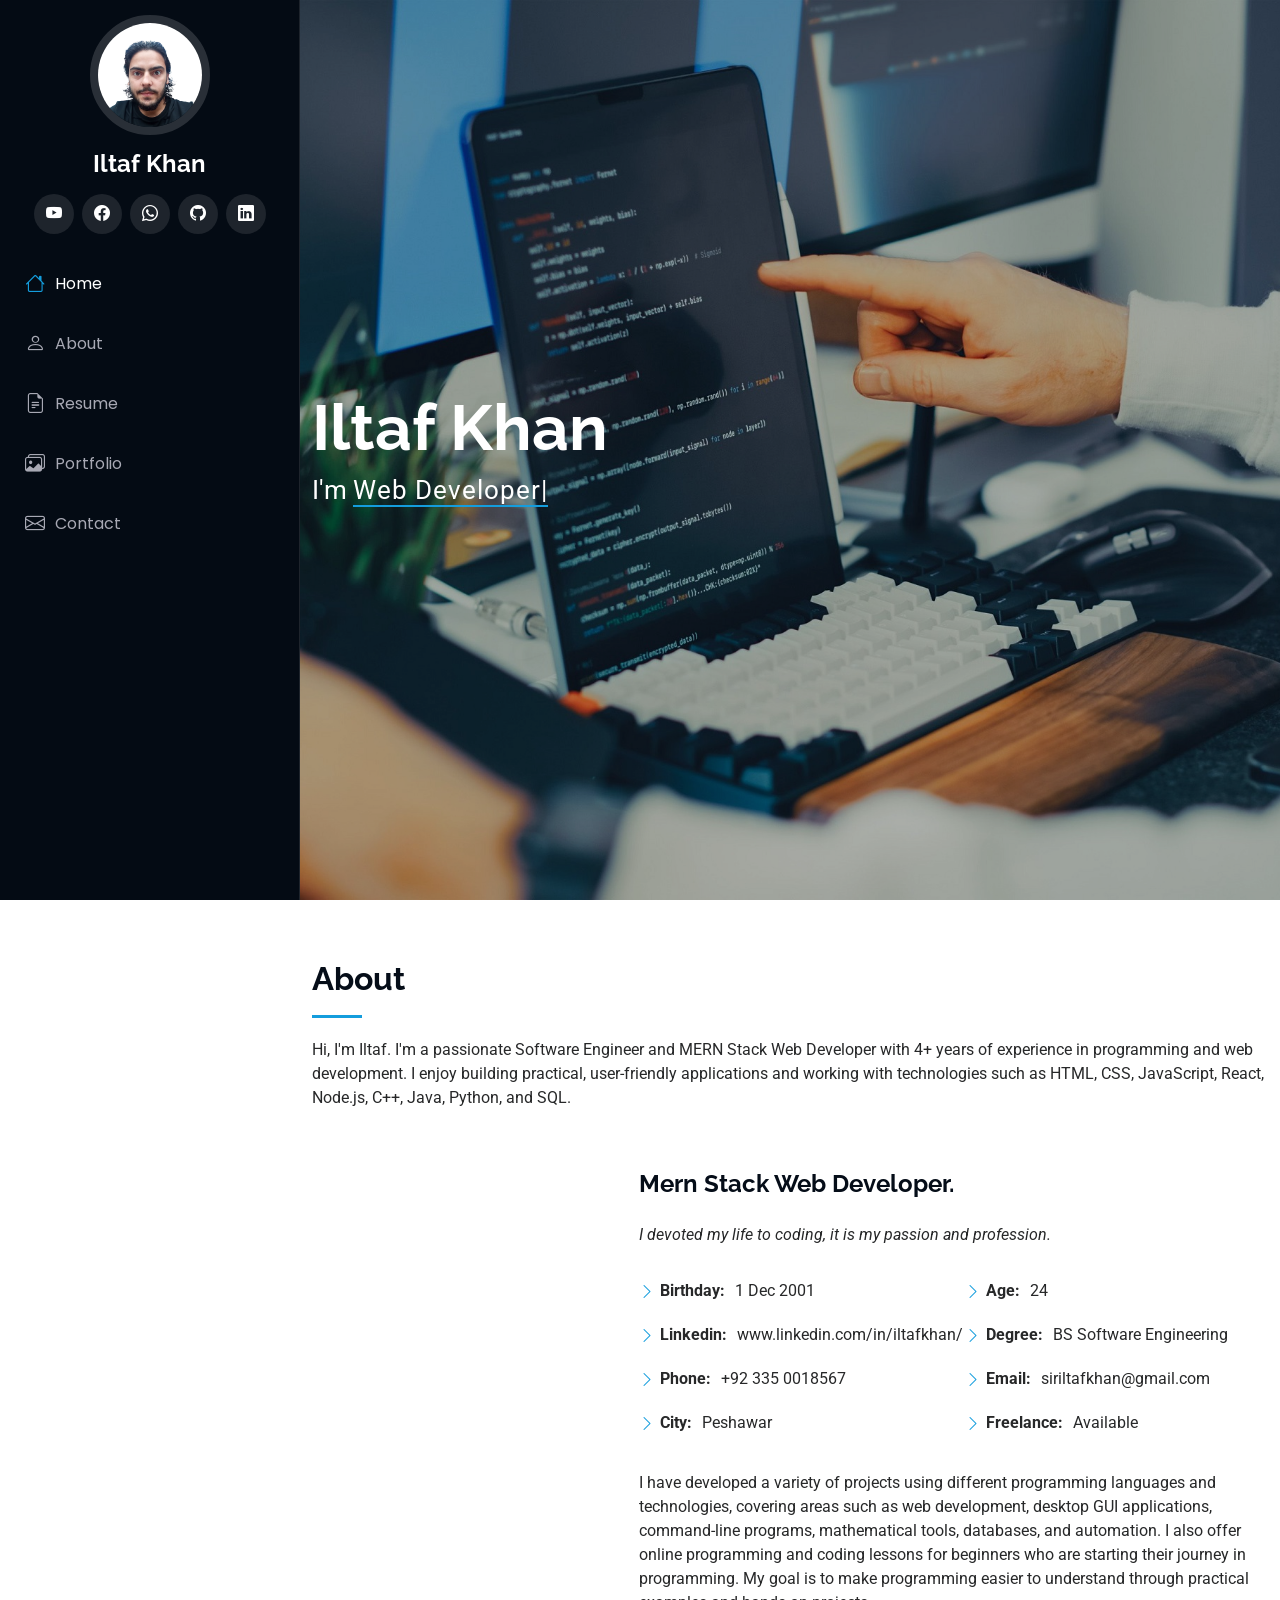
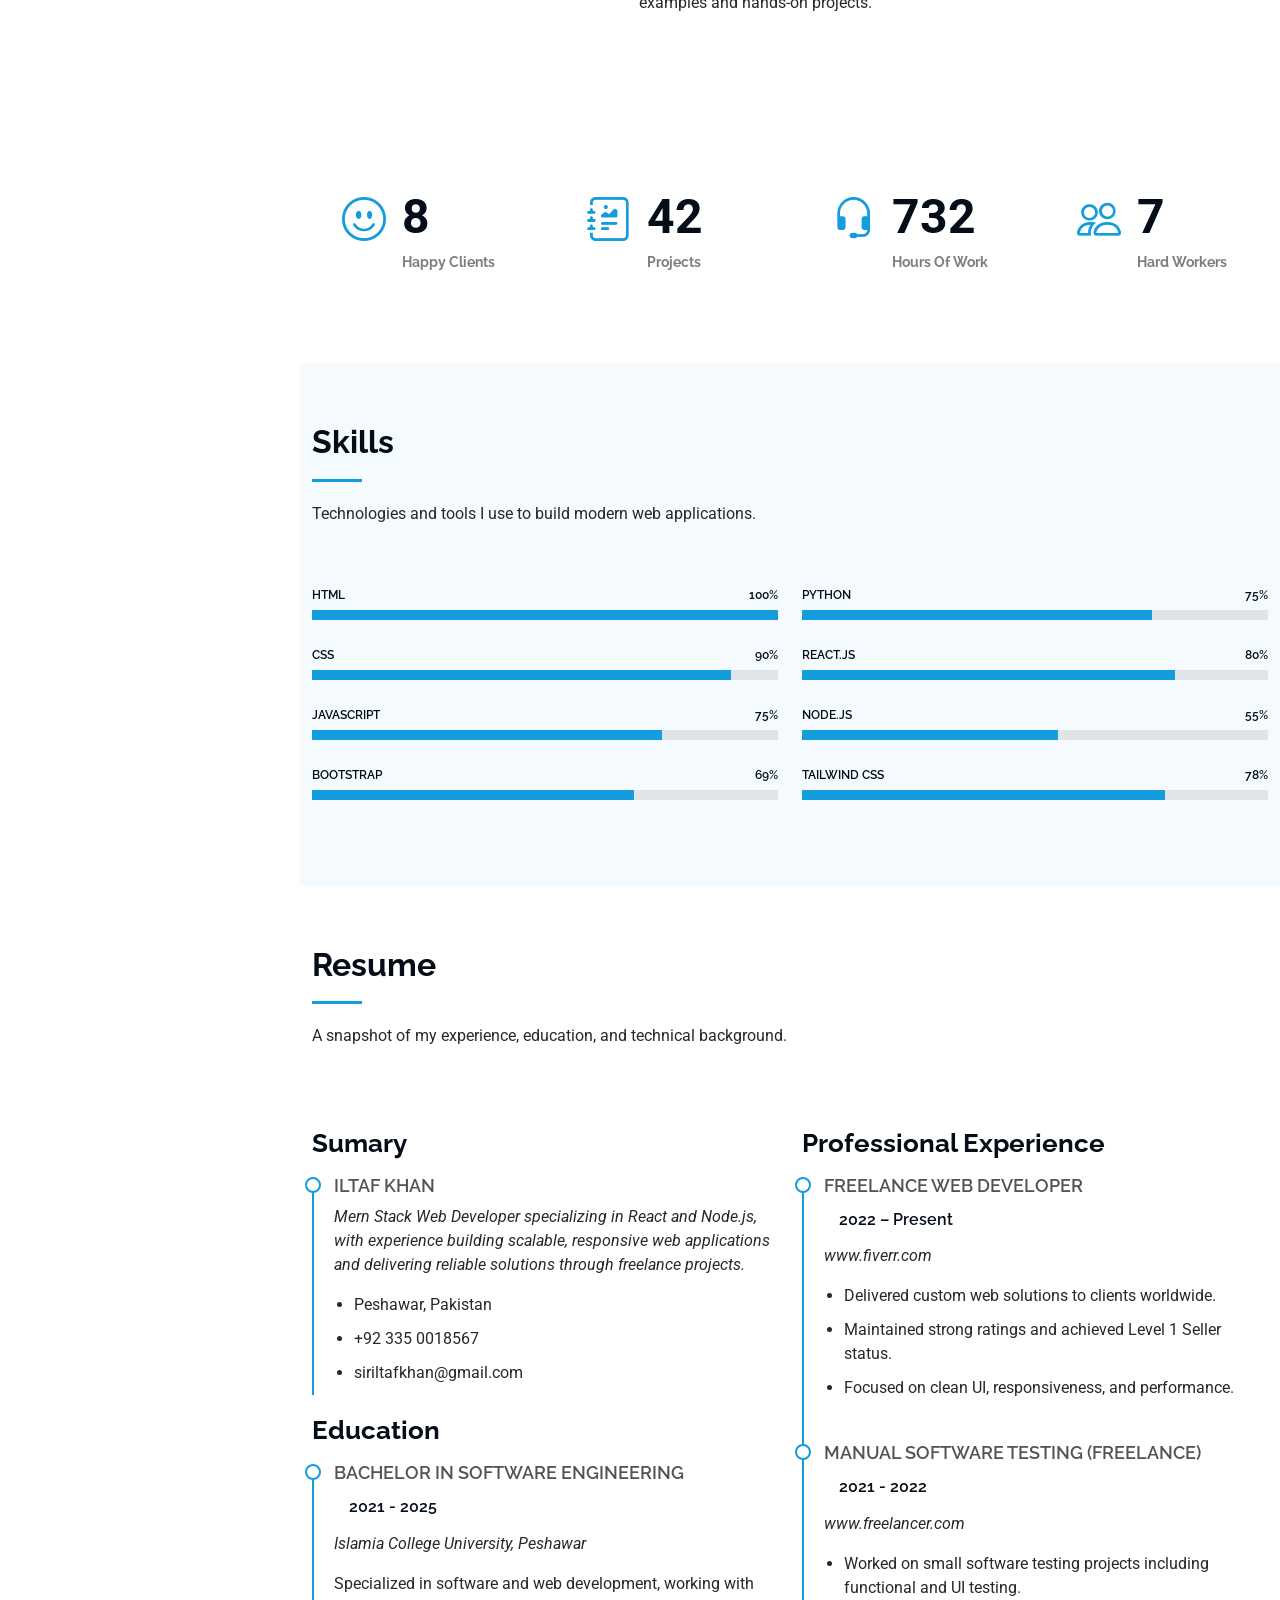
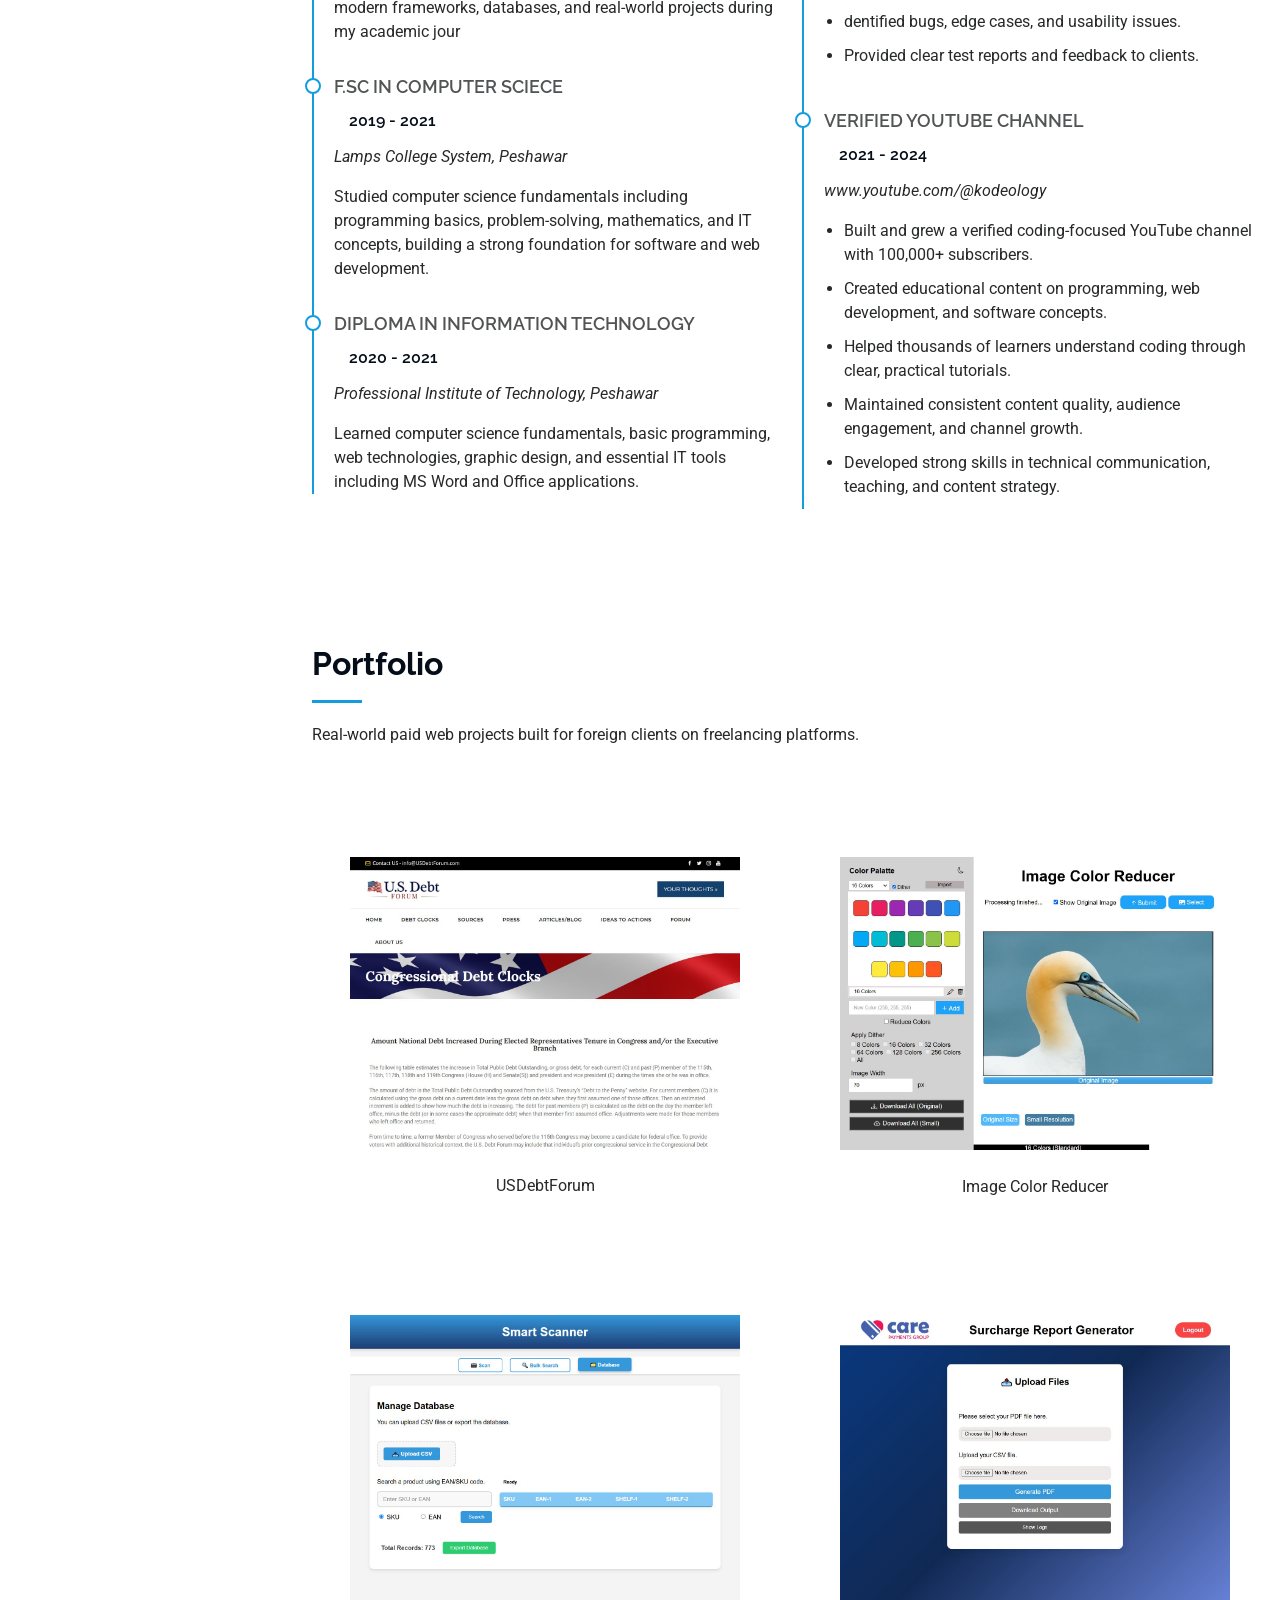
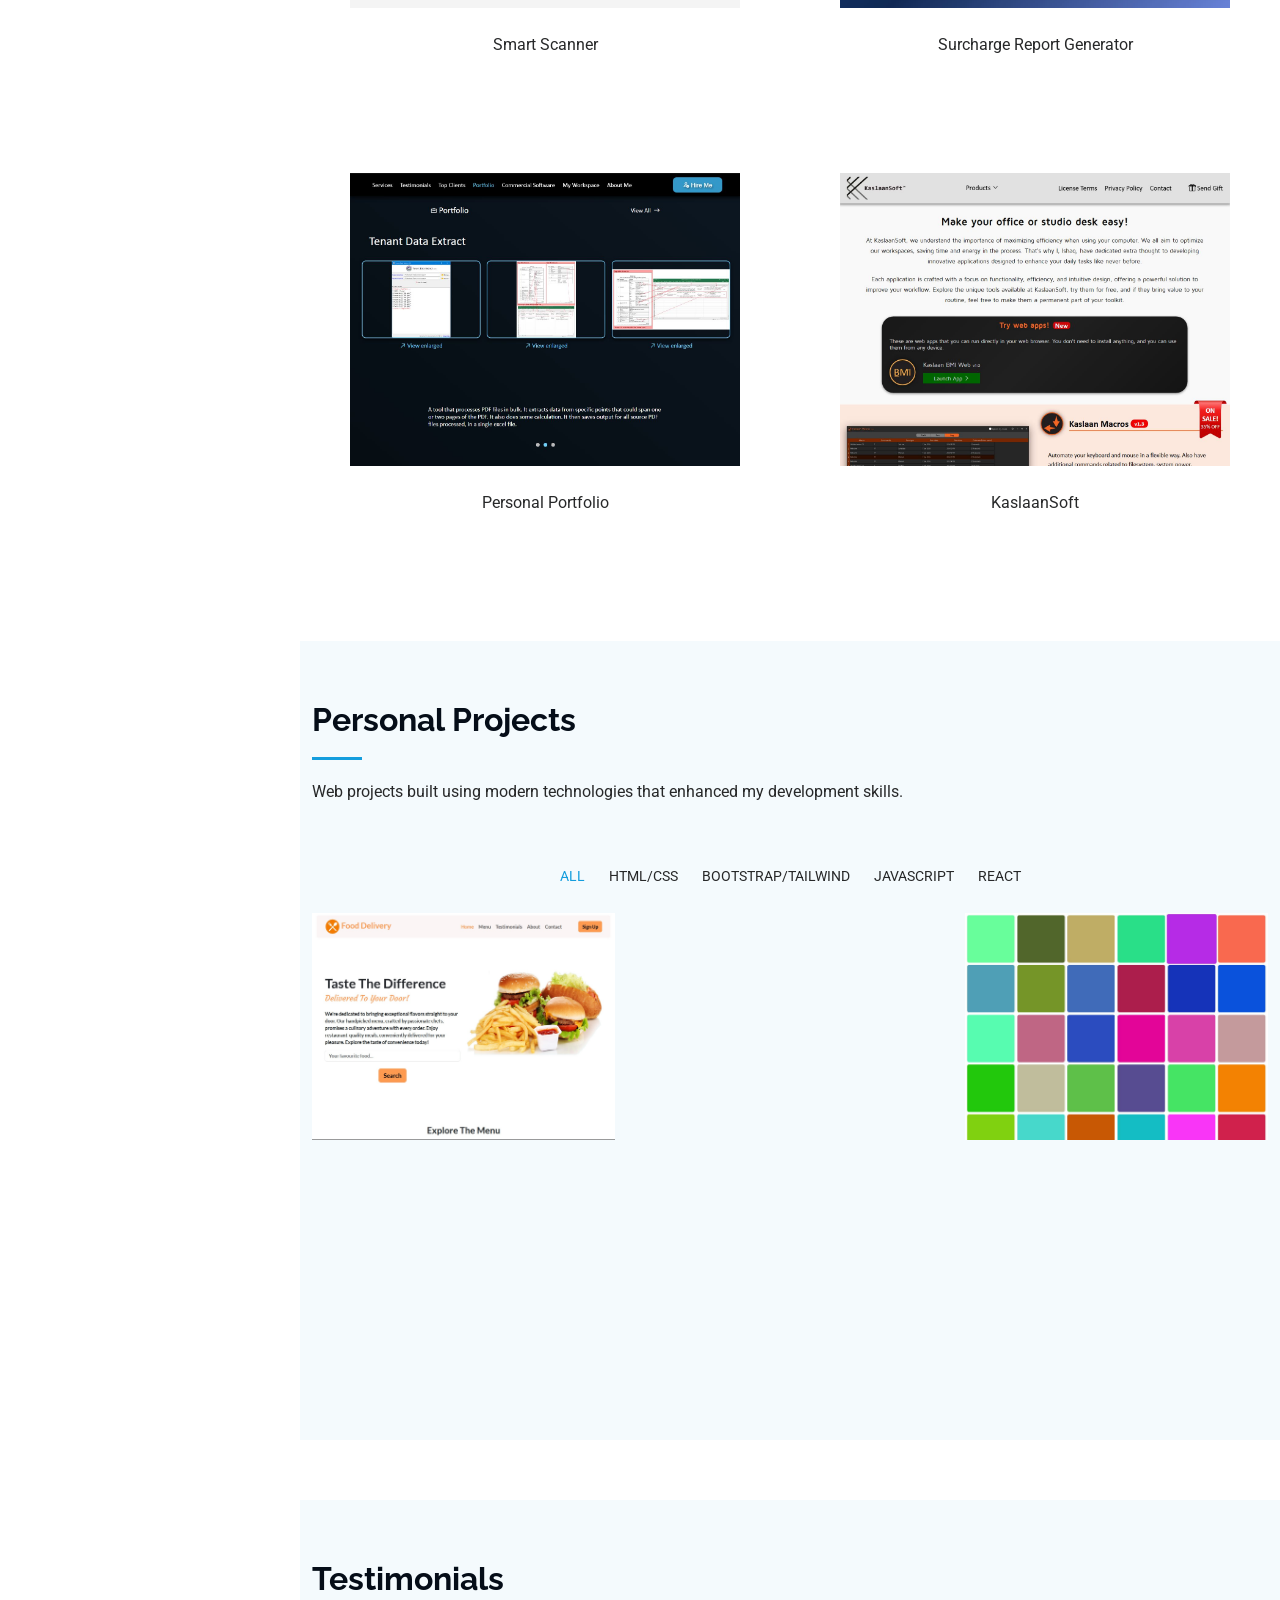
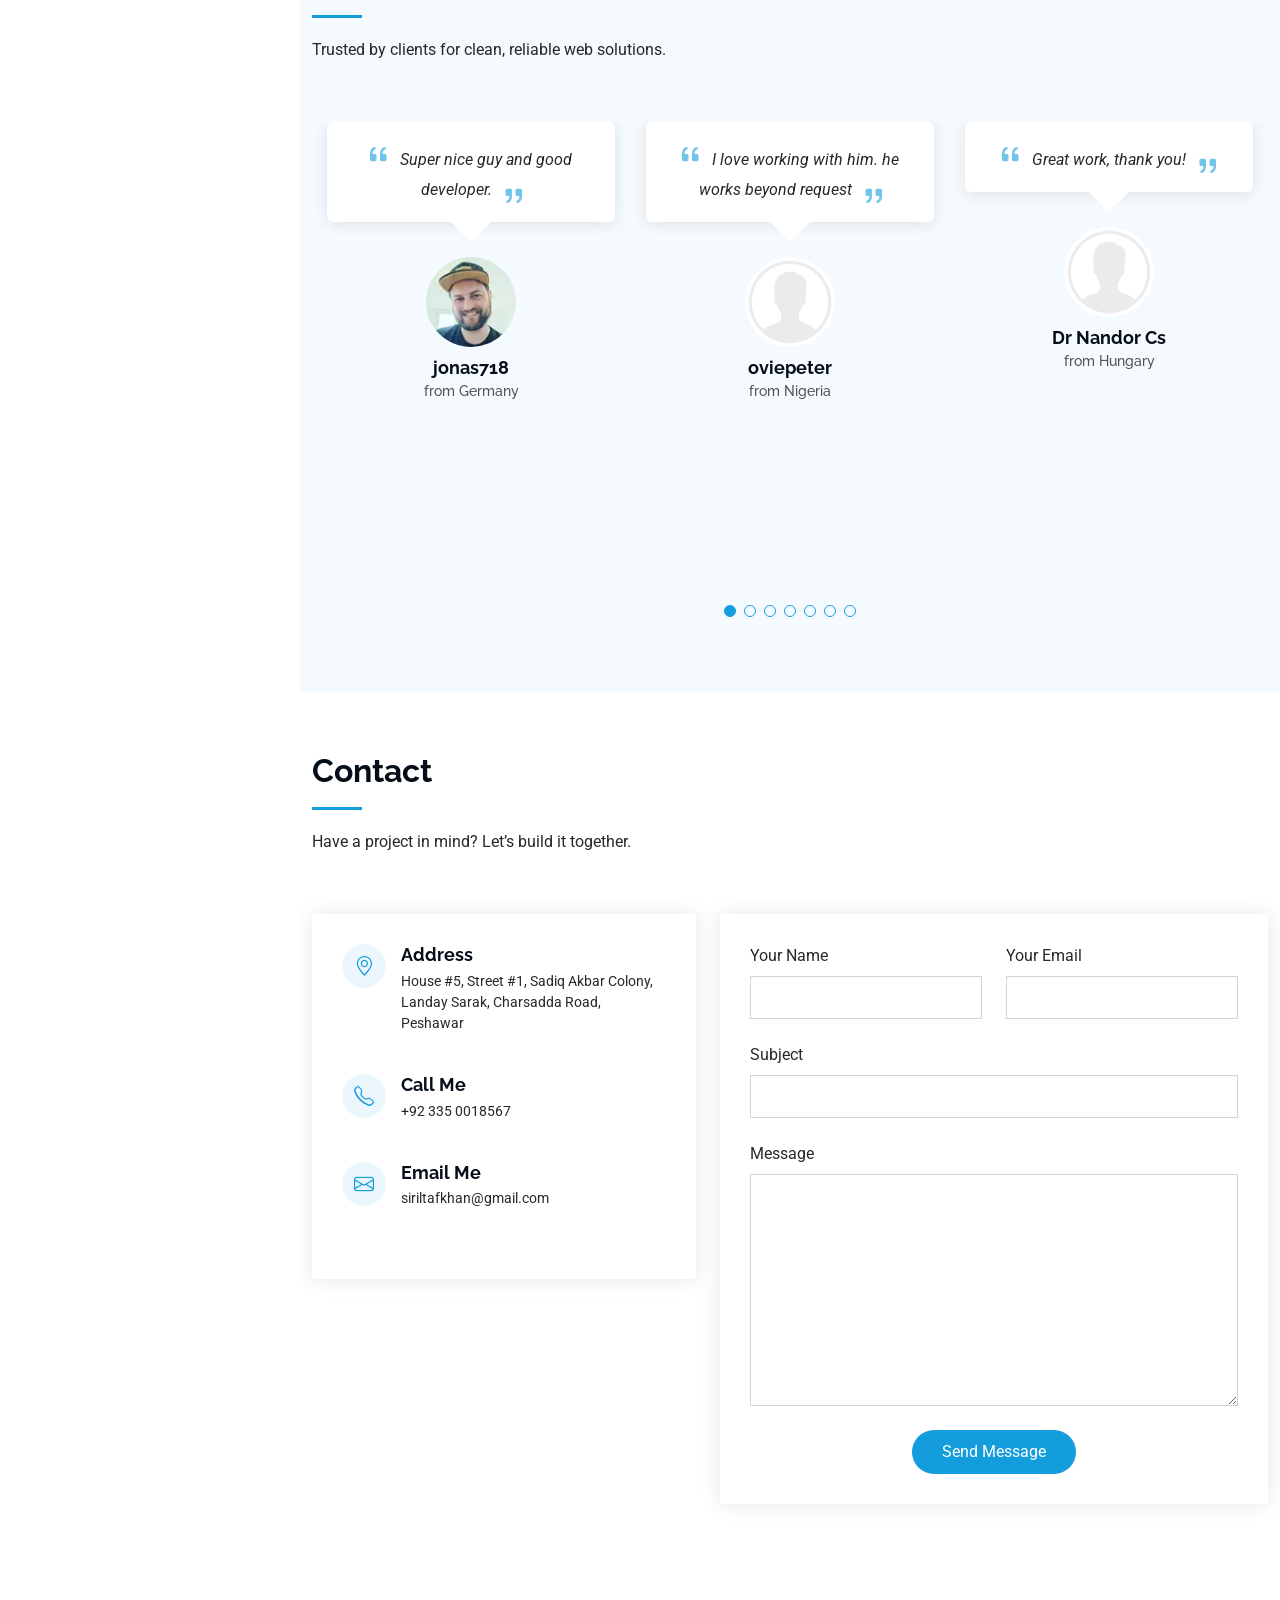
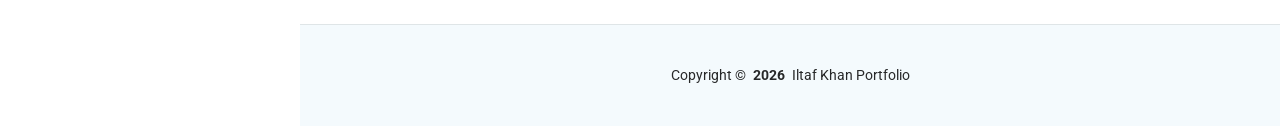
==== index.html @ 0d54c532 "Initial commit" ====
<!DOCTYPE html>
<html lang="en">

<head>
  <meta charset="utf-8">
  <meta content="width=device-width, initial-scale=1.0" name="viewport">
  <title>Iltaf Khan - Web Developer</title>
  <meta content="" name="description">
  <meta content="" name="keywords">

  <!-- Favicons -->
  <link href="assets/img/favicon.png" rel="icon">


  <!-- Fonts -->
  <link href="https://fonts.googleapis.com" rel="preconnect">
  <link href="https://fonts.gstatic.com" rel="preconnect" crossorigin>
  <link
    href="https://fonts.googleapis.com/css2?family=Roboto:ital,wght@0,100;0,300;0,400;0,500;0,700;0,900;1,100;1,300;1,400;1,500;1,700;1,900&family=Poppins:ital,wght@0,100;0,200;0,300;0,400;0,500;0,600;0,700;0,800;0,900;1,100;1,200;1,300;1,400;1,500;1,600;1,700;1,800;1,900&family=Raleway:ital,wght@0,100;0,200;0,300;0,400;0,500;0,600;0,700;0,800;0,900;1,100;1,200;1,300;1,400;1,500;1,600;1,700;1,800;1,900&display=swap"
    rel="stylesheet">

  <!-- Vendor CSS Files -->
  <link href="assets/vendor/bootstrap/css/bootstrap.min.css" rel="stylesheet">
  <link href="assets/vendor/bootstrap-icons/bootstrap-icons.css" rel="stylesheet">
  <link href="assets/vendor/aos/aos.css" rel="stylesheet">
  <link href="assets/vendor/glightbox/css/glightbox.min.css" rel="stylesheet">
  <link href="assets/vendor/swiper/swiper-bundle.min.css" rel="stylesheet">

  <!-- Main CSS File -->
  <link href="assets/css/main.css" rel="stylesheet">

  <!-- =======================================================
  * Template Name: iPortfolio
  * Template URL: https://bootstrapmade.com/iportfolio-bootstrap-portfolio-websites-template/
  * Updated: Jun 29 2024 with Bootstrap v5.3.3
  * Author: BootstrapMade.com
  * License: https://bootstrapmade.com/license/
  ======================================================== -->
</head>

<body class="index-page">

  <header id="header" class="header dark-background d-flex flex-column">
    <i class="header-toggle d-xl-none bi bi-list"></i>

    <div class="profile-img">
      <img src="assets/img/my-profile-img.png" alt="" class="img-fluid rounded-circle">
    </div>

    <a href="index.html" class="logo d-flex align-items-center justify-content-center">
      <!-- Uncomment the line below if you also wish to use an image logo -->
      <!-- <img src="assets/img/logo.png" alt=""> -->
      <h1 class="sitename">Iltaf Khan</h1>
    </a>

    <div class="social-links text-center">
      <a href="https://www.youtube.com/@kodeology" class="youtube"><i class="bi bi-youtube"></i></a>
      <a href="https://www.facebook.com/iltaf.khan.927351" class="facebook"><i class="bi bi-facebook"></i></a>
      <a href="https://wa.me/923350018567" class="whatsapp" target="_blank" rel="noopener">
        <i class="bi bi-whatsapp"></i>
      </a>

      <a href="https://www.github.com/IltafCoder" class="github"><i class="bi bi-github"></i></a>
      <a href="https://www.linkedin.com/in/iltafkhan" class="linkedin"><i class="bi bi-linkedin"></i></a>
    </div>

    <nav id="navmenu" class="navmenu">
      <ul>
        <li><a href="#hero" class="active"><i class="bi bi-house navicon"></i>Home</a></li>
        <li><a href="#about"><i class="bi bi-person navicon"></i> About</a></li>
        <li><a href="#resume"><i class="bi bi-file-earmark-text navicon"></i> Resume</a></li>
        <li><a href="#real-world-projects"><i class="bi bi-images navicon"></i> Portfolio</a></li>


        <li><a href="#contact"><i class="bi bi-envelope navicon"></i> Contact</a></li>
      </ul>
    </nav>

  </header>

  <main class="main">

    <!-- Hero Section -->
    <section id="hero" class="hero section dark-background">

      <img src="assets/img/hero-bg.jpg" alt="" data-aos="fade-in" class="">

      <div class="container" data-aos="fade-up" data-aos-delay="100">
        <h2>Iltaf Khan</h2>
        <p>I'm <span class="typed" data-typed-items="Web Developer, Freelancer, Tutor"></span><span
            class="typed-cursor typed-cursor--blink" aria-hidden="true"></span><span
            class="typed-cursor typed-cursor--blink" aria-hidden="true"></span></p>
      </div>

    </section><!-- /Hero Section -->

    <!-- About Section -->
    <section id="about" class="about section">

      <!-- Section Title -->
      <div class="container section-title" data-aos="fade-up">
        <h2>About</h2>
        <p>Hi, I'm Iltaf. I'm a passionate Software Engineer and MERN Stack Web Developer with 4+ years of experience in
          programming and web development. I enjoy building practical, user-friendly applications and working with
          technologies such as HTML, CSS, JavaScript, React, Node.js, C++, Java, Python, and SQL.</p>
      </div><!-- End Section Title -->

      <div class="container" data-aos="fade-up" data-aos-delay="100">

        <div class="row gy-4 justify-content-center">
          <div class="col-lg-4">
            <img src="assets/img/my-profile-img.jpg" class="img-fluid" alt="">
          </div>
          <div class="col-lg-8 content">
            <h2>Mern Stack Web Developer.</h2>
            <p class="fst-italic py-3">
              I devoted my life to coding, it is my passion and profession.
            </p>
            <div class="row">
              <div class="col-lg-6">
                <ul>
                  <li><i class="bi bi-chevron-right"></i> <strong>Birthday:</strong> <span>1 Dec 2001</span></li>
                  <li><i class="bi bi-chevron-right"></i> <strong>Linkedin:</strong> <span>www.linkedin.com/in/iltafkhan/</span></li>
                  <li><i class="bi bi-chevron-right"></i> <strong>Phone:</strong> <span>+92 335 0018567</span></li>
                  <li><i class="bi bi-chevron-right"></i> <strong>City:</strong> <span>Peshawar</span></li>
                </ul>
              </div>
              <div class="col-lg-6">
                <ul>
                  <li><i class="bi bi-chevron-right"></i> <strong>Age:</strong> <span>24</span></li>
                  <li><i class="bi bi-chevron-right"></i> <strong>Degree:</strong> <span>BS Software Engineering</span></li>
                  <li><i class="bi bi-chevron-right"></i> <strong>Email:</strong> <span>siriltafkhan@gmail.com</span>
                  </li>
                  <li><i class="bi bi-chevron-right"></i> <strong>Freelance:</strong> <span>Available</span></li>
                </ul>
              </div>
            </div>
            <p class="py-3">
              I have developed a variety of projects using different programming languages and technologies, covering
              areas such as web development, desktop GUI applications, command-line programs, mathematical tools,
              databases, and automation.

              I also offer online programming and coding lessons for beginners who are starting their journey in
              programming. My goal is to make programming easier to understand through practical examples and hands-on
              projects.
            </p>
          </div>
        </div>

      </div>

    </section><!-- /About Section -->

    <!-- Stats Section -->
    <section id="stats" class="stats section">

      <div class="container" data-aos="fade-up" data-aos-delay="100">

        <div class="row gy-4">

          <div class="col-lg-3 col-md-6">
            <div class="stats-item">
              <i class="bi bi-emoji-smile"></i>
              <span data-purecounter-start="0" data-purecounter-end="8" data-purecounter-duration="1"
                class="purecounter"></span>
              <p><strong>Happy Clients</strong></p>
            </div>
          </div><!-- End Stats Item -->

          <div class="col-lg-3 col-md-6">
            <div class="stats-item">
              <i class="bi bi-journal-richtext"></i>
              <span data-purecounter-start="0" data-purecounter-end="42" data-purecounter-duration="1"
                class="purecounter"></span>
              <p><strong>Projects</strong></p>
            </div>
          </div><!-- End Stats Item -->

          <div class="col-lg-3 col-md-6">
            <div class="stats-item">
              <i class="bi bi-headset"></i>
              <span data-purecounter-start="0" data-purecounter-end="732" data-purecounter-duration="1"
                class="purecounter"></span>
              <p><strong>Hours Of Work</strong></p>
            </div>
          </div><!-- End Stats Item -->

          <div class="col-lg-3 col-md-6">
            <div class="stats-item">
              <i class="bi bi-people"></i>
              <span data-purecounter-start="0" data-purecounter-end="7" data-purecounter-duration="1"
                class="purecounter"></span>
              <p><strong>Hard Workers</strong></p>
            </div>
          </div><!-- End Stats Item -->

        </div>

      </div>

    </section><!-- /Stats Section -->

    <!-- Skills Section -->
    <section id="skills" class="skills section light-background">

      <!-- Section Title -->
      <div class="container section-title" data-aos="fade-up">
        <h2>Skills</h2>
        <p>Technologies and tools I use to build modern web applications.</p>
      </div><!-- End Section Title -->

      <div class="container" data-aos="fade-up" data-aos-delay="100">

        <div class="row skills-content skills-animation">

          <div class="col-lg-6">

            <div class="progress">
              <span class="skill"><span>HTML</span> <i class="val">100%</i></span>
              <div class="progress-bar-wrap">
                <div class="progress-bar" role="progressbar" aria-valuenow="100" aria-valuemin="0" aria-valuemax="100">
                </div>
              </div>
            </div><!-- End Skills Item -->

            <div class="progress">
              <span class="skill"><span>CSS</span> <i class="val">90%</i></span>
              <div class="progress-bar-wrap">
                <div class="progress-bar" role="progressbar" aria-valuenow="90" aria-valuemin="0" aria-valuemax="100">
                </div>
              </div>
            </div><!-- End Skills Item -->

            <div class="progress">
              <span class="skill"><span>JavaScript</span> <i class="val">75%</i></span>
              <div class="progress-bar-wrap">
                <div class="progress-bar" role="progressbar" aria-valuenow="75" aria-valuemin="0" aria-valuemax="100">
                </div>
              </div>
            </div><!-- End Skills Item -->

            <div class="progress">
              <span class="skill"><span>bootstrap</span> <i class="val">69%</i></span>
              <div class="progress-bar-wrap">
                <div class="progress-bar" role="progressbar" aria-valuenow="69" aria-valuemin="0" aria-valuemax="100">
                </div>
              </div>
            </div><!-- End Skills Item -->

          </div>

          <div class="col-lg-6">

            <div class="progress">
              <span class="skill"><span>Python</span> <i class="val">75%</i></span>
              <div class="progress-bar-wrap">
                <div class="progress-bar" role="progressbar" aria-valuenow="75" aria-valuemin="0" aria-valuemax="100">
                </div>
              </div>
            </div><!-- End Skills Item -->

            <div class="progress">
              <span class="skill"><span>React.js</span> <i class="val">80%</i></span>
              <div class="progress-bar-wrap">
                <div class="progress-bar" role="progressbar" aria-valuenow="80" aria-valuemin="0" aria-valuemax="100">
                </div>
              </div>
            </div><!-- End Skills Item -->

            <div class="progress">
              <span class="skill"><span>node.js</span> <i class="val">55%</i></span>
              <div class="progress-bar-wrap">
                <div class="progress-bar" role="progressbar" aria-valuenow="55" aria-valuemin="0" aria-valuemax="100">
                </div>
              </div>
            </div><!-- End Skills Item -->

            <div class="progress">
              <span class="skill"><span>tailwind css</span> <i class="val">78%</i></span>
              <div class="progress-bar-wrap">
                <div class="progress-bar" role="progressbar" aria-valuenow="78" aria-valuemin="0" aria-valuemax="100">
                </div>
              </div>
            </div><!-- End Skills Item -->



          </div>

        </div>

      </div>

    </section><!-- /Skills Section -->

    <!-- Resume Section -->
    <section id="resume" class="resume section">

      <!-- Section Title -->
      <div class="container section-title" data-aos="fade-up">
        <h2>Resume</h2>
        <p>A snapshot of my experience, education, and technical background.</p>
      </div><!-- End Section Title -->

      <div class="container">

        <div class="row">

          <div class="col-lg-6" data-aos="fade-up" data-aos-delay="100">
            <h3 class="resume-title">Sumary</h3>

            <div class="resume-item pb-0">
              <h4>Iltaf Khan</h4>
              <p><em>Mern Stack Web Developer specializing in React and Node.js, with experience building scalable,
                  responsive web applications and delivering reliable solutions through freelance projects.</em></p>
              <ul>
                <li>Peshawar, Pakistan</li>
                <li>+92 335 0018567</li>
                <li>siriltafkhan@gmail.com</li>
              </ul>
            </div><!-- Edn Resume Item -->

            <h3 class="resume-title">Education</h3>
            <div class="resume-item">
              <h4>Bachelor in Software Engineering</h4>
              <h5>2021 - 2025</h5>
              <p><em>Islamia College University, Peshawar</em></p>
              <p>Specialized in software and web development, working with modern frameworks, databases, and real-world
                projects during my academic jour</p>
            </div><!-- Edn Resume Item -->

            <div class="resume-item">
              <h4>F.Sc in Computer Sciece</h4>
              <h5>2019 - 2021</h5>
              <p><em>Lamps College System, Peshawar</em></p>
              <p>Studied computer science fundamentals including programming basics, problem-solving, mathematics, and
                IT concepts, building a strong foundation for software and web development.</p>
            </div><!-- Edn Resume Item -->


            <div class="resume-item">
              <h4>Diploma in Information Technology</h4>
              <h5>2020 - 2021</h5>
              <p><em>Professional Institute of Technology, Peshawar</em></p>
              <p>Learned computer science fundamentals, basic programming, web technologies, graphic design, and
                essential IT tools including MS Word and Office applications.</p>
            </div><!-- Edn Resume Item -->


          </div>

          <div class="col-lg-6" data-aos="fade-up" data-aos-delay="200">
            <h3 class="resume-title">Professional Experience</h3>
            <div class="resume-item">
              <h4>Freelance Web Developer</h4>
              <h5>2022 – Present</h5>
              <p><em>www.fiverr.com</em></p>
              <ul>
                <li>Delivered custom web solutions to clients worldwide.</li>
                <li>Maintained strong ratings and achieved Level 1 Seller status.</li>
                <li>Focused on clean UI, responsiveness, and performance.</li>
              </ul>
            </div><!-- Edn Resume Item -->

            <div class="resume-item">
              <h4>Manual Software Testing (Freelance)</h4>
              <h5>2021 - 2022</h5>
              <p><em>www.freelancer.com</em></p>
              <ul>
                <li>Worked on small software testing projects including functional and UI testing.</li>
                <li>dentified bugs, edge cases, and usability issues.</li>
                <li>Provided clear test reports and feedback to clients.</li>
              </ul>
            </div><!-- Edn Resume Item -->

            <div class="resume-item">
              <h4>Verified YouTube Channel</h4>
              <h5>2021 - 2024</h5>
              <p><em>www.youtube.com/@kodeology</em></p>
              <ul>
                <li>Built and grew a verified coding-focused YouTube channel with 100,000+ subscribers.</li>
                <li>Created educational content on programming, web development, and software concepts.</li>
                <li>Helped thousands of learners understand coding through clear, practical tutorials.</li>
                <li>Maintained consistent content quality, audience engagement, and channel growth.</li>
                <li>Developed strong skills in technical communication, teaching, and content strategy.</li>
              </ul>
            </div><!-- Edn Resume Item -->

          </div>

        </div>

      </div>

    </section><!-- /Resume Section -->

    <section id="real-world-projects">

      <!-- Section Title -->
      <div class="container section-title" data-aos="fade-up">
        <h2>Portfolio</h2>
        <p>Real-world paid web projects built for foreign clients on freelancing platforms.</p>
      </div><!-- End Section Title -->
      <div id="real-world-projects-container">

        <!-- Column 1 -->
        <div>
          <div>
            <img src="./assets/img/portfolio/project_01.JPG" alt="USDebtForum">
            <p>USDebtForum</p>
          </div>

          <div>
            <img src="./assets/img/portfolio/project_02.JPG" alt="Image Color Reducers">
            <p>Image Color Reducer</p>
          </div>
        </div>


        <!-- Column 2 -->
        <div>
          <div>
            <img src="./assets/img/portfolio/project_03.JPG" alt="Smart Scanner">
            <p>Smart Scanner</p>
          </div>

          <div>
            <img src="./assets/img/portfolio/project_04.JPG" alt="Surcharge Report Generator">
            <p>Surcharge Report Generator</p>
          </div>
        </div>


        <!-- Column 3 -->
        <div>
          <div>
            <img src="./assets/img/portfolio/project_05.JPG" alt="Personal Portfolio">
            <p>Personal Portfolio</p>
          </div>

          <div>
            <img src="./assets/img/portfolio/project_06.JPG" alt="KaslaanSoft">
            <p>KaslaanSoft</p>
          </div>
        </div>

      </div>
      <div id="image-popup">
        <span id="close-popup">&times;</span>
        <img id="popup-image" src="" alt="">
      </div>
    </section>

    <!-- Portfolio Section -->
    <section id="portfolio" class="portfolio section light-background">

      <!-- Section Title -->
      <div class="container section-title" data-aos="fade-up">
        <h2>Personal Projects</h2>
        <p>Web projects built using modern technologies that enhanced my development skills.</p>
      </div><!-- End Section Title -->

      <div class="container">

        <div class="isotope-layout" data-default-filter="*" data-layout="masonry" data-sort="original-order">

          <ul class="portfolio-filters isotope-filters" data-aos="fade-up" data-aos-delay="100">
            <li data-filter="*" class="filter-active">All</li>
            <li data-filter=".filter-app">HTML/CSS</li>
            <li data-filter=".filter-product">Bootstrap/Tailwind</li>
            <li data-filter=".filter-branding">JavaScript</li>
            <li data-filter=".filter-books">React</li>
          </ul><!-- End Portfolio Filters -->

          <div class="row gy-4 isotope-container" data-aos="fade-up" data-aos-delay="200">



            <div class="col-lg-4 col-md-6 portfolio-item isotope-item filter-product">
              <div class="portfolio-content h-100">
                <img src="assets/img/portfolio/app1_01.jpg" class="img-fluid" alt="">
                <div class="portfolio-info">
                  <h4>Food Delivery Website</h4>
                  <p>A fully responsive Food Delivery Website built using HTML, CSS, Bootstrap and JavaScript.</p>
                  <a href="assets/img/portfolio/app1_01.jpg" data-gallery="gallery-food" title="Food Delivery Website"
                    class="glightbox preview-link">
                    <i class="bi bi-zoom-in"></i>
                  </a>

                  <!-- hidden gallery images -->
                  <a href="assets/img/portfolio/app1_02.jpg" data-gallery="gallery-food" class="glightbox d-none"></a>

                  <a href="assets/img/portfolio/app1_03.jpg" data-gallery="gallery-food" class="glightbox d-none"></a>

                  <a href="assets/img/portfolio/app1_04.jpg" data-gallery="gallery-food" class="glightbox d-none"></a>

                  <a href="portfolio-details.html?project=app1" title="More Details" class="details-link"><i
                      class="bi bi-link-45deg"></i></a>
                </div>
              </div>
            </div><!-- End Portfolio Item -->

            <div class="col-lg-4 col-md-6 portfolio-item isotope-item filter-branding">
              <div class="portfolio-content h-100">
                <img src="assets/img/portfolio/app9_01.jpg" class="img-fluid" alt="">
                <div class="portfolio-info">
                  <h4>Memory Game</h4>
                  <p>A memory match card game built using HTML, CSS and JavaScript.</p>
                  <a href="assets/img/portfolio/app9_01.jpg" title="Memory Game" data-gallery="gallery-game"
                    class="glightbox preview-link"><i class="bi bi-zoom-in"></i></a>
                  <a href="portfolio-details.html?project=app9" title="More Details" class="details-link"><i
                      class="bi bi-link-45deg"></i></a>
                </div>
              </div>
            </div><!-- End Portfolio Item -->

            <div class="col-lg-4 col-md-6 portfolio-item isotope-item filter-books">
              <div class="portfolio-content h-100">
                <img src="assets/img/portfolio/app19_01.JPG" class="img-fluid" alt="">
                <div class="portfolio-info">
                  <h4>Random Color Changer</h4>
                  <p>A simple React app that change colors randomly.</p>
                  <a href="assets/img/portfolio/app19_01.JPG" title="Random Color Changer"
                    data-gallery="gallery-color-changer" class="glightbox preview-link"><i
                      class="bi bi-zoom-in"></i></a>
                  <a href="portfolio-details.html?project=app19" title="More Details" class="details-link"><i
                      class="bi bi-link-45deg"></i></a>
                </div>
              </div>
            </div><!-- End Portfolio Item -->

            <div class="col-lg-4 col-md-6 portfolio-item isotope-item filter-app">
              <div class="portfolio-content h-100">
                <img src="assets/img/portfolio/app3_01.jpg" class="img-fluid" alt="">
                <div class="portfolio-info">
                  <h4>Personal Portfolio</h4>
                  <p>My personal portfolio built with HTML, CSS and JavaScript.</p>
                  <a href="assets/img/portfolio/app3_01.jpg" data-gallery="gallery-portfolio" title="Personal Portfolio"
                    class="glightbox preview-link">
                    <i class="bi bi-zoom-in"></i>
                  </a>

                  <!-- hidden gallery images -->
                  <a href="assets/img/portfolio/app3_02.jpg" data-gallery="gallery-portfolio"
                    class="glightbox d-none"></a>

                  <a href="assets/img/portfolio/app3_03.jpg" data-gallery="gallery-portfolio"
                    class="glightbox d-none"></a>

                  <a href="assets/img/portfolio/app3_04.jpg" data-gallery="gallery-portfolio"
                    class="glightbox d-none"></a>

                  <a href="portfolio-details.html?project=app3" title="More Details" class="details-link"><i
                      class="bi bi-link-45deg"></i></a>
                </div>
              </div>
            </div><!-- End Portfolio Item -->

            <div class="col-lg-4 col-md-6 portfolio-item isotope-item filter-product">
              <div class="portfolio-content h-100">
                <img src="assets/img/portfolio/app2_01.jpg" class="img-fluid" alt="">
                <div class="portfolio-info">
                  <h4>Travel Website</h4>
                  <p>A Travel Website built using HTML, Tailwind-CSS and a bit of JavaScript.</p>
                  <a href="assets/img/portfolio/app2_01.jpg" data-gallery="gallery-travel" title="Travel Website"
                    class="glightbox preview-link">
                    <i class="bi bi-zoom-in"></i>
                  </a>

                  <!-- hidden gallery images -->
                  <a href="assets/img/portfolio/app2_02.jpg" data-gallery="gallery-travel" class="glightbox d-none"></a>

                  <a href="assets/img/portfolio/app2_03.jpg" data-gallery="gallery-travel" class="glightbox d-none"></a>

                  <a href="assets/img/portfolio/app2_04.jpg" data-gallery="gallery-travel" class="glightbox d-none"></a>

                  <a href="portfolio-details.html?project=app2" title="More Details" class="details-link"><i
                      class="bi bi-link-45deg"></i></a>
                </div>
              </div>
            </div><!-- End Portfolio Item -->

            <div class="col-lg-4 col-md-6 portfolio-item isotope-item filter-branding">
              <div class="portfolio-content h-100">
                <img src="assets/img/portfolio/app10_01.jpg" class="img-fluid" alt="">
                <div class="portfolio-info">
                  <h4>Country App</h4>
                  <p>A country guide app built using HTML, CSS and JavaScript.</p>
                  <a href="assets/img/portfolio/app10_01.jpg" title="Country App" data-gallery="gallery-country"
                    class="glightbox preview-link"><i class="bi bi-zoom-in"></i></a>
                  <a href="portfolio-details.html?project=app10" title="More Details" class="details-link"><i
                      class="bi bi-link-45deg"></i></a>
                </div>
              </div>
            </div><!-- End Portfolio Item -->

            <div class="col-lg-4 col-md-6 portfolio-item isotope-item filter-books">
              <div class="portfolio-content h-100">
                <img src="assets/img/portfolio/app20_01.jpg" class="img-fluid" alt="">
                <div class="portfolio-info">
                  <h4>Studet List App</h4>
                  <p>A simple student list app.</p>
                  <a href="assets/img/portfolio/app20_01.JPG" title="Student List App"
                    data-gallery="gallery-student-list" class="glightbox preview-link"><i class="bi bi-zoom-in"></i></a>
                  <a href="portfolio-details.html?project=app20" title="More Details" class="details-link"><i
                      class="bi bi-link-45deg"></i></a>
                </div>
              </div>
            </div><!-- End Portfolio Item -->

            <div class="col-lg-4 col-md-6 portfolio-item isotope-item filter-app">
              <div class="portfolio-content h-100">
                <img src="assets/img/portfolio/app4_01.jpg" class="img-fluid" alt="">
                <div class="portfolio-info">
                  <h4>Login Form</h4>
                  <p>A simple yet amazing login form built with HTML and CSS.</p>
                  <a href="assets/img/portfolio/app4_01.jpg" data-gallery="gallery-login" title="Login Form"
                    class="glightbox preview-link">
                    <i class="bi bi-zoom-in"></i>
                  </a>



                  <a href="portfolio-details.html?project=app4" title="More Details" class="details-link"><i
                      class="bi bi-link-45deg"></i></a>
                </div>
              </div>
            </div><!-- End Portfolio Item -->

            <div class="col-lg-4 col-md-6 portfolio-item isotope-item filter-app">
              <div class="portfolio-content h-100">
                <img src="assets/img/portfolio/app5_01.jpg" class="img-fluid" alt="">
                <div class="portfolio-info">
                  <h4>Digital Clock</h4>
                  <p>A simple yet amazing login form built with HTML and CSS.</p>
                  <a href="assets/img/portfolio/app5_01.jpg" data-gallery="gallery-clock" title="Digital Clock"
                    class="glightbox preview-link">
                    <i class="bi bi-zoom-in"></i>
                  </a>



                  <a href="portfolio-details.html?project=app5" title="More Details" class="details-link"><i
                      class="bi bi-link-45deg"></i></a>
                </div>
              </div>
            </div><!-- End Portfolio Item -->

            <div class="col-lg-4 col-md-6 portfolio-item isotope-item filter-app">
              <div class="portfolio-content h-100">
                <img src="assets/img/portfolio/app6_01.jpg" class="img-fluid" alt="">
                <div class="portfolio-info">
                  <h4>YouTube Clone</h4>
                  <p>YouTube Clone built with HTML and CSS. It is not functional but only UI.</p>
                  <a href="assets/img/portfolio/app6_01.jpg" data-gallery="gallery-youtube" title="YouTube Clone"
                    class="glightbox preview-link">
                    <i class="bi bi-zoom-in"></i>
                  </a>



                  <a href="portfolio-details.html?project=app6" title="More Details" class="details-link"><i
                      class="bi bi-link-45deg"></i></a>
                </div>
              </div>
            </div><!-- End Portfolio Item -->

            <div class="col-lg-4 col-md-6 portfolio-item isotope-item filter-app">
              <div class="portfolio-content h-100">
                <img src="assets/img/portfolio/app7_01.jpg" class="img-fluid" alt="">
                <div class="portfolio-info">
                  <h4>Landing Page</h4>
                  <p>A simple landing page built with HTML, CSS and JavaScript.</p>
                  <a href="assets/img/portfolio/app7_01.jpg" data-gallery="gallery-landing" title="Landing Page"
                    class="glightbox preview-link">
                    <i class="bi bi-zoom-in"></i>
                  </a>



                  <a href="portfolio-details.html?project=app7" title="More Details" class="details-link"><i
                      class="bi bi-link-45deg"></i></a>
                </div>
              </div>
            </div><!-- End Portfolio Item -->

            <div class="col-lg-4 col-md-6 portfolio-item isotope-item filter-app">
              <div class="portfolio-content h-100">
                <img src="assets/img/portfolio/app8_01.jpg" class="img-fluid" alt="">
                <div class="portfolio-info">
                  <h4>Student Registration Form</h4>
                  <p>This is a Student Registration Form built with HTML and CSS only.</p>
                  <a href="assets/img/portfolio/app8_01.jpg" data-gallery="gallery-registration"
                    title="Student Registration Form" class="glightbox preview-link">
                    <i class="bi bi-zoom-in"></i>
                  </a>



                  <a href="portfolio-details.html?project=app8" title="More Details" class="details-link"><i
                      class="bi bi-link-45deg"></i></a>
                </div>
              </div>
            </div><!-- End Portfolio Item -->


            <div class="col-lg-4 col-md-6 portfolio-item isotope-item filter-branding">
              <div class="portfolio-content h-100">
                <img src="assets/img/portfolio/app12_01.jpg" class="img-fluid" alt="">
                <div class="portfolio-info">
                  <h4>ToDO List</h4>
                  <p>Todo List app built with HTML, CSS and JavaScript. It contained three different tabs.</p>
                  <a href="assets/img/portfolio/app12_01.jpg" title="ToDo List" data-gallery="gallery-todo"
                    class="glightbox preview-link"><i class="bi bi-zoom-in"></i></a>
                  <a href="portfolio-details.html?project=app12" title="More Details" class="details-link"><i
                      class="bi bi-link-45deg"></i></a>
                </div>
              </div>
            </div><!-- End Portfolio Item -->

            <div class="col-lg-4 col-md-6 portfolio-item isotope-item filter-branding">
              <div class="portfolio-content h-100">
                <img src="assets/img/portfolio/app14_01.jpg" class="img-fluid" alt="">
                <div class="portfolio-info">
                  <h4>Animated Login Form</h4>
                  <p>An animated login form built with HTML, CSS and JavaScript.</p>
                  <a href="assets/img/portfolio/app14_01.jpg" title="Animated Login Form" data-gallery="gallery-animato"
                    class="glightbox preview-link"><i class="bi bi-zoom-in"></i></a>
                  <a href="portfolio-details.html?project=app14" title="More Details" class="details-link"><i
                      class="bi bi-link-45deg"></i></a>
                </div>
              </div>
            </div><!-- End Portfolio Item -->

            <div class="col-lg-4 col-md-6 portfolio-item isotope-item filter-branding">
              <div class="portfolio-content h-100">
                <img src="assets/img/portfolio/app15_01.jpg" class="img-fluid" alt="">
                <div class="portfolio-info">
                  <h4>Weather App</h4>
                  <p>Weather app built with HTML, CSS and JavaScript. It uses API to update you with live weather.</p>
                  <a href="assets/img/portfolio/app15_01.jpg" title="Weather App" data-gallery="gallery-weather"
                    class="glightbox preview-link"><i class="bi bi-zoom-in"></i></a>
                  <a href="portfolio-details.html?project=app15" title="More Details" class="details-link"><i
                      class="bi bi-link-45deg"></i></a>
                </div>
              </div>
            </div><!-- End Portfolio Item -->

            <div class="col-lg-4 col-md-6 portfolio-item isotope-item filter-branding">
              <div class="portfolio-content h-100">
                <img src="assets/img/portfolio/app16_01.jpg" class="img-fluid" alt="">
                <div class="portfolio-info">
                  <h4>Quiz App</h4>
                  <p>Quiz app built with HTML, CSS and JavaScript. A basic JavaScript quiz.</p>
                  <a href="assets/img/portfolio/app16_01.jpg" title="Quiz App" data-gallery="gallery-quiz"
                    class="glightbox preview-link"><i class="bi bi-zoom-in"></i></a>

                  <a href="assets/img/portfolio/app16_02.jpg" data-gallery="gallery-quiz" class="glightbox d-none"></a>

                  <a href="assets/img/portfolio/app16_03.jpg" data-gallery="gallery-quiz" class="glightbox d-none"></a>

                  <a href="assets/img/portfolio/app16_04.jpg" data-gallery="gallery-quiz" class="glightbox d-none"></a>

                  <a href="portfolio-details.html?project=app16" title="More Details" class="details-link"><i
                      class="bi bi-link-45deg"></i></a>
                </div>
              </div>
            </div><!-- End Portfolio Item -->

            <div class="col-lg-4 col-md-6 portfolio-item isotope-item filter-branding">
              <div class="portfolio-content h-100">
                <img src="assets/img/portfolio/app17_01.jpg" class="img-fluid" alt="">
                <div class="portfolio-info">
                  <h4>Quiz App (REAL API)</h4>
                  <p>Quiz app built with HTML, CSS and JavaScript. A basic JavaScript quiz.</p>
                  <a href="assets/img/portfolio/app17_01.jpg" title="Quiz App (REAL API)"
                    data-gallery="gallery-quiz-real" class="glightbox preview-link"><i class="bi bi-zoom-in"></i></a>

                  <a href="assets/img/portfolio/app17_02.jpg" data-gallery="gallery-quiz-real"
                    class="glightbox d-none"></a>

                  <a href="assets/img/portfolio/app17_03.jpg" data-gallery="gallery-quiz-real"
                    class="glightbox d-none"></a>

                  <a href="assets/img/portfolio/app17_04.jpg" data-gallery="gallery-quiz-real"
                    class="glightbox d-none"></a>

                  <a href="portfolio-details.html?project=app17" title="More Details" class="details-link"><i
                      class="bi bi-link-45deg"></i></a>
                </div>
              </div>
            </div><!-- End Portfolio Item -->

            <div class="col-lg-4 col-md-6 portfolio-item isotope-item filter-branding">
              <div class="portfolio-content h-100">
                <img src="assets/img/portfolio/app18_01.jpg" class="img-fluid" alt="">
                <div class="portfolio-info">
                  <h4>Currency Converter</h4>
                  <p>A currency Converter app which uses a free api. Built using HTML, CSS and JavaScript.</p>
                  <a href="assets/img/portfolio/app18_01.jpg" title="Currency Converter" data-gallery="gallery-currency"
                    class="glightbox preview-link"><i class="bi bi-zoom-in"></i></a>
                  <a href="portfolio-details.html?project=app18" title="More Details" class="details-link"><i
                      class="bi bi-link-45deg"></i></a>
                </div>
              </div>
            </div><!-- End Portfolio Item -->

            <div class="col-lg-4 col-md-6 portfolio-item isotope-item filter-branding">
              <div class="portfolio-content h-100">
                <img src="assets/img/portfolio/app13_01.jpg" class="img-fluid" alt="">
                <div class="portfolio-info">
                  <h4>Calculator</h4>
                  <p>A simple calculator built with HTML, CSS and JavaScript.</p>
                  <a href="assets/img/portfolio/app13_01.jpg" title="Calculator" data-gallery="gallery-calc"
                    class="glightbox preview-link"><i class="bi bi-zoom-in"></i></a>
                  <a href="portfolio-details.html?project=app13" title="More Details" class="details-link"><i
                      class="bi bi-link-45deg"></i></a>
                </div>
              </div>
            </div><!-- End Portfolio Item -->

            <div class="col-lg-4 col-md-6 portfolio-item isotope-item filter-branding">
              <div class="portfolio-content h-100">
                <img src="assets/img/portfolio/app11_01.jpg" class="img-fluid" alt="">
                <div class="portfolio-info">
                  <h4>Music Player</h4>
                  <p>A music player app that plays music stored in your local device. It is built using HTML, CSS and
                    JavaScript.</p>
                  <a href="assets/img/portfolio/app11_01.jpg" title="Music Player" data-gallery="gallery-music"
                    class="glightbox preview-link"><i class="bi bi-zoom-in"></i></a>
                  <a href="portfolio-details.html?project=app11" title="More Details" class="details-link"><i
                      class="bi bi-link-45deg"></i></a>
                </div>
              </div>
            </div><!-- End Portfolio Item -->



            <div class="col-lg-4 col-md-6 portfolio-item isotope-item filter-books">
              <div class="portfolio-content h-100">
                <img src="assets/img/portfolio/app21_01.jpg" class="img-fluid" alt="">
                <div class="portfolio-info">
                  <h4>Todo List App</h4>
                  <p>A simple todo list app build in React.</p>
                  <a href="assets/img/portfolio/app21_01.jpg" title="Todo List App" data-gallery="gallery-todo-list"
                    class="glightbox preview-link"><i class="bi bi-zoom-in"></i></a>
                  <a href="portfolio-details.html?project=app21" title="More Details" class="details-link"><i
                      class="bi bi-link-45deg"></i></a>
                </div>
              </div>
            </div><!-- End Portfolio Item -->

          </div><!-- End Portfolio Container -->

        </div>

      </div>

    </section><!-- /Portfolio Section -->

    <!-- Services Section -->
    <section id="services" class="services section">



      <!-- Testimonials Section -->
      <section id="testimonials" class="testimonials section light-background">

        <!-- Section Title -->
        <div class="container section-title" data-aos="fade-up">
          <h2>Testimonials</h2>
          <p>Trusted by clients for clean, reliable web solutions.</p>
        </div><!-- End Section Title -->

        <div class="container" data-aos="fade-up" data-aos-delay="100">

          <div class="swiper init-swiper">
            <script type="application/json" class="swiper-config">
            {
              "loop": true,
              "speed": 600,
              "autoplay": {
                "delay": 5000
              },
              "slidesPerView": "auto",
              "pagination": {
                "el": ".swiper-pagination",
                "type": "bullets",
                "clickable": true
              },
              "breakpoints": {
                "320": {
                  "slidesPerView": 1,
                  "spaceBetween": 40
                },
                "1200": {
                  "slidesPerView": 3,
                  "spaceBetween": 1
                }
              }
            }
          </script>
            <div class="swiper-wrapper">

              <div class="swiper-slide">
                <div class="testimonial-item">
                  <p>
                    <i class="bi bi-quote quote-icon-left"></i>
                    <span>Super nice guy and good developer.</span>
                    <i class="bi bi-quote quote-icon-right"></i>
                  </p>
                  <img src="assets/img/testimonials/testimonials-1.jpg" class="testimonial-img" alt="">
                  <h3>jonas718</h3>
                  <h4>from Germany</h4>
                </div>
              </div><!-- End testimonial item -->


              <div class="swiper-slide">
                <div class="testimonial-item">
                  <p>
                    <i class="bi bi-quote quote-icon-left"></i>
                    <span>I love working with him. he works beyond request</span>
                    <i class="bi bi-quote quote-icon-right"></i>
                  </p>
                  <img src="assets/img/testimonials/testimonials-2.jpg" class="testimonial-img" alt="">
                  <h3>oviepeter</h3>
                  <h4>from Nigeria</h4>
                </div>
              </div><!-- End testimonial item -->

              <div class="swiper-slide">
                <div class="testimonial-item">
                  <p>
                    <i class="bi bi-quote quote-icon-left"></i>
                    <span>Great work, thank you!</span>
                    <i class="bi bi-quote quote-icon-right"></i>
                  </p>
                  <img src="assets/img/testimonials/testimonials-3.jpg" class="testimonial-img" alt="">
                  <h3>Dr Nandor Cs</h3>
                  <h4>from Hungary</h4>
                </div>
              </div><!-- End testimonial item -->

              <div class="swiper-slide">
                <div class="testimonial-item">
                  <p>
                    <i class="bi bi-quote quote-icon-left"></i>
                    <span>Good job and clear communication. Would recommend.</span>
                    <i class="bi bi-quote quote-icon-right"></i>
                  </p>
                  <img src="assets/img/testimonials/testimonials-4.jpg" class="testimonial-img" alt="">
                  <h3>Jeffrey B.</h3>
                  <h4>from Canada</h4>
                </div>
              </div><!-- End testimonial item -->

              <div class="swiper-slide">
                <div class="testimonial-item">
                  <p>
                    <i class="bi bi-quote quote-icon-left"></i>
                    <span>PERFECT WORK, THANK YOU!</span>
                    <i class="bi bi-quote quote-icon-right"></i>
                  </p>
                  <img src="assets/img/testimonials/testimonials-5.jpg" class="testimonial-img" alt="">
                  <h3>Devakumaran Jaswant K.</h3>
                  <h4>from United States</h4>
                </div>
              </div><!-- End testimonial item -->


              <div class="swiper-slide">
                <div class="testimonial-item">
                  <p>
                    <i class="bi bi-quote quote-icon-left"></i>
                    <span>WOW! It was a fantastic experience working with Iltaf. Not only is he a fast, great
                      programmer, he is a pleasure to work with. I'll definitely work with Iltaf again, and recommend
                      him to my friends!</span>
                    <i class="bi bi-quote quote-icon-right"></i>
                  </p>
                  <img src="assets/img/testimonials/testimonials-6.jpg" class="testimonial-img" alt="">
                  <h3>Michael</h3>
                  <h4>from United States</h4>
                </div>
              </div><!-- End testimonial item -->

              <div class="swiper-slide">
                <div class="testimonial-item">
                  <p>
                    <i class="bi bi-quote quote-icon-left"></i>
                    <span>This seller was amazing, prompt and responsive. He was recommended by another seller and they
                      really did help get my project done in the fastest time possible for me. I must say I was
                      extremely satisfied and would use him again 100%. Amazing job TY!</span>
                    <i class="bi bi-quote quote-icon-right"></i>
                  </p>
                  <img src="assets/img/testimonials/testimonials-7.jpg" class="testimonial-img" alt="">
                  <h3>stsbma</h3>
                  <h4>from United States</h4>
                </div>
              </div><!-- End testimonial item -->


            </div>
            <div class="swiper-pagination"></div>
          </div>

        </div>

      </section><!-- /Testimonials Section -->

      <!-- Contact Section -->
      <section id="contact" class="contact section">

        <!-- Section Title -->
        <div class="container section-title" data-aos="fade-up">
          <h2>Contact</h2>
          <p>Have a project in mind? Let’s build it together.</p>
        </div><!-- End Section Title -->

        <div class="container" data-aos="fade-up" data-aos-delay="100">

          <div class="row gy-4">

            <div class="col-lg-5">

              <div class="info-wrap">
                <div class="info-item d-flex" data-aos="fade-up" data-aos-delay="200">
                  <i class="bi bi-geo-alt flex-shrink-0"></i>
                  <div>
                    <h3>Address</h3>
                    <p>House #5, Street #1, Sadiq Akbar Colony, Landay Sarak, Charsadda Road, Peshawar</p>
                  </div>
                </div><!-- End Info Item -->

                <div class="info-item d-flex" data-aos="fade-up" data-aos-delay="300">
                  <i class="bi bi-telephone flex-shrink-0"></i>
                  <div>
                    <h3>Call Me</h3>
                    <p>+92 335 0018567</p>
                  </div>
                </div><!-- End Info Item -->

                <div class="info-item d-flex" data-aos="fade-up" data-aos-delay="400">
                  <i class="bi bi-envelope flex-shrink-0"></i>
                  <div>
                    <h3>Email Me</h3>
                    <p>siriltafkhan@gmail.com</p>
                  </div>
                </div><!-- End Info Item -->


              </div>
            </div>

            <div class="col-lg-7">
              <form action="forms/contact.php" method="post" class="php-email-form" data-aos="fade-up"
                data-aos-delay="200">
                <div class="row gy-4">

                  <div class="col-md-6">
                    <label for="name-field" class="pb-2">Your Name</label>
                    <input type="text" name="name" id="name-field" class="form-control" required="">
                  </div>

                  <div class="col-md-6">
                    <label for="email-field" class="pb-2">Your Email</label>
                    <input type="email" class="form-control" name="email" id="email-field" required="">
                  </div>

                  <div class="col-md-12">
                    <label for="subject-field" class="pb-2">Subject</label>
                    <input type="text" class="form-control" name="subject" id="subject-field" required="">
                  </div>

                  <div class="col-md-12">
                    <label for="message-field" class="pb-2">Message</label>
                    <textarea class="form-control" name="message" rows="10" id="message-field" required=""></textarea>
                  </div>

                  <div class="col-md-12 text-center">
                    <div class="loading">Loading</div>
                    <div class="error-message"></div>
                    <div class="sent-message">Your message has been sent. Thank you!</div>

                    <button type="submit">Send Message</button>
                  </div>

                </div>
              </form>
            </div><!-- End Contact Form -->

          </div>

        </div>

      </section><!-- /Contact Section -->

  </main>

  <footer id="footer" class="footer position-relative light-background">

    <div class="container">
      <div class="copyright text-center ">
        <p>Copyright<span> ©</span> <strong class="px-1 sitename">2026</strong> <span>Iltaf Khan Portfolio</span>
        </p>
      </div>

    </div>

  </footer>

  <!-- Scroll Top -->
  <a href="#" id="scroll-top" class="scroll-top d-flex align-items-center justify-content-center"><i
      class="bi bi-arrow-up-short"></i></a>

  <!-- Preloader -->
  <div id="preloader"></div>

  <!-- Vendor JS Files -->
  <script src="assets/vendor/bootstrap/js/bootstrap.bundle.min.js"></script>
  <script src="assets/vendor/php-email-form/validate.js"></script>
  <script src="assets/vendor/aos/aos.js"></script>
  <script src="assets/vendor/typed.js/typed.umd.js"></script>
  <script src="assets/vendor/purecounter/purecounter_vanilla.js"></script>
  <script src="assets/vendor/waypoints/noframework.waypoints.js"></script>
  <script src="assets/vendor/glightbox/js/glightbox.min.js"></script>
  <script src="assets/vendor/imagesloaded/imagesloaded.pkgd.min.js"></script>
  <script src="assets/vendor/isotope-layout/isotope.pkgd.min.js"></script>
  <script src="assets/vendor/swiper/swiper-bundle.min.js"></script>

  <script>
    const projectImages = document.querySelectorAll(
      '#real-world-projects-container img'
    );

    const popup = document.getElementById('image-popup');
    const popupImage = document.getElementById('popup-image');
    const closePopup = document.getElementById('close-popup');

    projectImages.forEach(image => {
      image.addEventListener('click', () => {
        popupImage.src = image.src;
        popupImage.alt = image.alt;

        popup.style.display = 'flex';
      });
    });

    closePopup.addEventListener('click', () => {
      popup.style.display = 'none';
    });

    popup.addEventListener('click', (e) => {
      if (e.target === popup) {
        popup.style.display = 'none';
      }
    });
  </script>

  <!-- Main JS File -->
  <script src="assets/js/main.js"></script>

</body>

</html>
---- assets/css/main.css ----
/**
* Template Name: iPortfolio
* Template URL: https://bootstrapmade.com/iportfolio-bootstrap-portfolio-websites-template/
* Updated: Jun 29 2024 with Bootstrap v5.3.3
* Author: BootstrapMade.com
* License: https://bootstrapmade.com/license/
*/

/*--------------------------------------------------------------
# Font & Color Variables
# Help: https://bootstrapmade.com/color-system/
--------------------------------------------------------------*/
/* Fonts */
:root {
  --default-font: "Roboto", system-ui, -apple-system, "Segoe UI", Roboto, "Helvetica Neue", Arial, "Noto Sans", "Liberation Sans", sans-serif, "Apple Color Emoji", "Segoe UI Emoji", "Segoe UI Symbol", "Noto Color Emoji";
  --heading-font: "Raleway", sans-serif;
  --nav-font: "Poppins", sans-serif;
}

/* Global Colors - The following color variables are used throughout the website. Updating them here will change the color scheme of the entire website */
:root {
  --background-color: #ffffff;
  /* Background color for the entire website, including individual sections */
  --default-color: #272829;
  /* Default color used for the majority of the text content across the entire website */
  --heading-color: #050d18;
  /* Color for headings, subheadings and title throughout the website */
  --accent-color: #149ddd;
  /* Accent color that represents your brand on the website. It's used for buttons, links, and other elements that need to stand out */
  --surface-color: #ffffff;
  /* The surface color is used as a background of boxed elements within sections, such as cards, icon boxes, or other elements that require a visual separation from the global background. */
  --contrast-color: #ffffff;
  /* Contrast color for text, ensuring readability against backgrounds of accent, heading, or default colors. */
}

/* Nav Menu Colors - The following color variables are used specifically for the navigation menu. They are separate from the global colors to allow for more customization options */
:root {
  --nav-color: #a8a9b4;
  /* The default color of the main navmenu links */
  --nav-hover-color: #ffffff;
  /* Applied to main navmenu links when they are hovered over or active */
  --nav-mobile-background-color: #040b14;
  /* Used as the background color for mobile navigation menu */
  --nav-dropdown-background-color: #040b14;
  /* Used as the background color for dropdown items that appear when hovering over primary navigation items */
  --nav-dropdown-color: #a8a9b4;
  /* Used for navigation links of the dropdown items in the navigation menu. */
  --nav-dropdown-hover-color: #ffffff;
  /* Similar to --nav-hover-color, this color is applied to dropdown navigation links when they are hovered over. */
}

/* Color Presets - These classes override global colors when applied to any section or element, providing reuse of the sam color scheme. */

.light-background {
  --background-color: #f4fafd;
  --surface-color: #ffffff;
}

.dark-background {
  --background-color: #040b14;
  --default-color: #ffffff;
  --heading-color: #ffffff;
  --surface-color: #151f2b;
  --contrast-color: #ffffff;
}

/* Smooth scroll */
:root {
  scroll-behavior: smooth;
}

/*--------------------------------------------------------------
# General Styling & Shared Classes
--------------------------------------------------------------*/
body {
  color: var(--default-color);
  background-color: var(--background-color);
  font-family: var(--default-font);
}

a {
  color: var(--accent-color);
  text-decoration: none;
  transition: 0.3s;
}

a:hover {
  color: color-mix(in srgb, var(--accent-color), transparent 25%);
  text-decoration: none;
}

h1,
h2,
h3,
h4,
h5,
h6 {
  color: var(--heading-color);
  font-family: var(--heading-font);
}

/* PHP Email Form Messages
------------------------------*/
.php-email-form .error-message {
  display: none;
  background: #df1529;
  color: #ffffff;
  text-align: left;
  padding: 15px;
  margin-bottom: 24px;
  font-weight: 600;
}

.php-email-form .sent-message {
  display: none;
  color: #ffffff;
  background: #059652;
  text-align: center;
  padding: 15px;
  margin-bottom: 24px;
  font-weight: 600;
}

.php-email-form .loading {
  display: none;
  background: var(--surface-color);
  text-align: center;
  padding: 15px;
  margin-bottom: 24px;
}

.php-email-form .loading:before {
  content: "";
  display: inline-block;
  border-radius: 50%;
  width: 24px;
  height: 24px;
  margin: 0 10px -6px 0;
  border: 3px solid var(--accent-color);
  border-top-color: var(--surface-color);
  animation: php-email-form-loading 1s linear infinite;
}

@keyframes php-email-form-loading {
  0% {
    transform: rotate(0deg);
  }

  100% {
    transform: rotate(360deg);
  }
}

/*--------------------------------------------------------------
# Global Header
--------------------------------------------------------------*/
.header {
  color: var(--default-color);
  background-color: var(--background-color);
  position: fixed;
  top: 0;
  left: 0;
  bottom: 0;
  padding: 0 15px;
  width: 300px;
  transition: all ease-in-out 0.3s;
  overflow-y: auto;
  z-index: 997;
  border-right: 1px solid color-mix(in srgb, var(--default-color), transparent 90%);
}

.header .profile-img img {
  margin: 15px auto;
  display: block;
  width: 120px;
  border: 8px solid color-mix(in srgb, var(--default-color), transparent 85%);
}

.header .logo {
  line-height: 1;
  margin-bottom: 15px;
}

.header .logo img {
  max-height: 32px;
  margin-right: 8px;
}

.header .logo h1 {
  font-size: 24px;
  margin: 0;
  font-weight: 700;
  color: var(--heading-color);
}

.header .social-links {
  margin: 0 0 20px 0;
}

.header .social-links a {
  font-size: 16px;
  display: inline-flex;
  align-items: center;
  justify-content: center;
  background: color-mix(in srgb, var(--default-color), transparent 90%);
  color: var(--default-color);
  margin: 0 2px;
  border-radius: 50%;
  text-align: center;
  width: 40px;
  height: 40px;
  transition: 0.3s;
}

.header .social-links a:hover {
  color: var(--contrast-color);
  background: var(--accent-color);
}

@media (min-width: 1200px) {

  .header~main,
  .header~#footer {
    margin-left: 300px;
  }
}

@media (max-width: 1199px) {
  .header {
    left: -100%;
  }
}

.header.header-show {
  left: 0;
}

.header .header-toggle {
  color: var(--contrast-color);
  background-color: var(--accent-color);
  font-size: 22px;
  display: flex;
  align-items: center;
  justify-content: center;
  width: 40px;
  height: 40px;
  border-radius: 50%;
  cursor: pointer;
  position: fixed;
  top: 15px;
  right: 15px;
  z-index: 9999;
  transition: background-color 0.3s;
}

.header .header-toggle:hover {
  color: var(--contrast-color);
  background-color: color-mix(in srgb, var(--accent-color) 90%, white 15%);
}

/*--------------------------------------------------------------
# Navigation Menu
--------------------------------------------------------------*/
.mobile-nav-toggle {
  display: none;
}

.navmenu {
  padding: 0;
  z-index: 9997;
}

.navmenu ul {
  list-style: none;
  padding: 0 0 20px 0;
  margin: 0;
}

.navmenu a,
.navmenu a:focus {
  color: var(--nav-color);
  padding: 15px 10px;
  font-family: var(--nav-font);
  font-size: 16px;
  font-weight: 400;
  display: flex;
  align-items: center;
  white-space: nowrap;
  transition: 0.3s;
  width: 100%;
}

.navmenu a .navicon,
.navmenu a:focus .navicon {
  font-size: 20px;
  margin-right: 10px;
}

.navmenu a .toggle-dropdown,
.navmenu a:focus .toggle-dropdown {
  font-size: 12px;
  line-height: 0;
  margin-left: auto;
  width: 30px;
  height: 30px;
  display: flex;
  align-items: center;
  justify-content: center;
  border-radius: 50%;
  transition: 0.3s;
  flex-shrink: 0;
  background-color: color-mix(in srgb, var(--accent-color), transparent 90%);
}

.navmenu a .toggle-dropdown:hover,
.navmenu a:focus .toggle-dropdown:hover {
  background-color: var(--accent-color);
  color: var(--contrast-color);
}

.navmenu a:hover,
.navmenu .active,
.navmenu .active:focus {
  color: var(--nav-hover-color);
}

.navmenu a:hover .navicon,
.navmenu .active .navicon,
.navmenu .active:focus .navicon {
  color: var(--accent-color);
}

.navmenu .active .toggle-dropdown,
.navmenu .active:focus .toggle-dropdown {
  background-color: var(--accent-color);
  color: var(--contrast-color);
  transform: rotate(180deg);
}

.navmenu .dropdown {
  display: block;
}

.navmenu .dropdown a,
.navmenu .dropdown a:focus {
  color: --nav-dropdown-color;
}

.navmenu .dropdown a:hover,
.navmenu .dropdown .active,
.navmenu .dropdown .active:focus {
  color: var(--nav-dropdown-hover-color);
}

.navmenu .dropdown ul {
  position: static;
  display: none;
  z-index: 99;
  padding: 5px 10px;
  margin: 5px 10px;
  background-color: var(--nav-dropdown-background-color);
  border: 1px solid color-mix(in srgb, var(--default-color), transparent 90%);
  box-shadow: none;
  transition: all 0.5s ease-in-out;
}

.navmenu .dropdown ul ul {
  background-color: rgba(33, 37, 41, 0.1);
}

.navmenu .dropdown>.dropdown-active {
  display: block;
  background-color: rgba(33, 37, 41, 0.03);
}

/*--------------------------------------------------------------
# Global Footer
--------------------------------------------------------------*/
.footer {
  color: var(--default-color);
  background-color: var(--background-color);
  font-size: 14px;
  padding: 40px 0;
  position: relative;
  border-top: 1px solid color-mix(in srgb, var(--default-color), transparent 90%);
}

.footer .copyright p {
  margin-bottom: 0;
}

.footer .credits {
  margin-top: 4px;
  font-size: 13px;
  text-align: center;
}

/*--------------------------------------------------------------
# Preloader
--------------------------------------------------------------*/
#preloader {
  position: fixed;
  inset: 0;
  z-index: 999999;
  overflow: hidden;
  background: var(--background-color);
  transition: all 0.6s ease-out;
}

#preloader:before {
  content: "";
  position: fixed;
  top: calc(50% - 30px);
  left: calc(50% - 30px);
  border: 6px solid #ffffff;
  border-color: var(--accent-color) transparent var(--accent-color) transparent;
  border-radius: 50%;
  width: 60px;
  height: 60px;
  animation: animate-preloader 1.5s linear infinite;
}

@keyframes animate-preloader {
  0% {
    transform: rotate(0deg);
  }

  100% {
    transform: rotate(360deg);
  }
}

/*--------------------------------------------------------------
# Scroll Top Button
--------------------------------------------------------------*/
.scroll-top {
  position: fixed;
  visibility: hidden;
  opacity: 0;
  right: 15px;
  bottom: -15px;
  z-index: 99999;
  background-color: var(--accent-color);
  width: 44px;
  height: 44px;
  border-radius: 50px;
  transition: all 0.4s;
}

.scroll-top i {
  font-size: 24px;
  color: var(--contrast-color);
  line-height: 0;
}

.scroll-top:hover {
  background-color: color-mix(in srgb, var(--accent-color), transparent 20%);
  color: var(--contrast-color);
}

.scroll-top.active {
  visibility: visible;
  opacity: 1;
  bottom: 15px;
}

/*--------------------------------------------------------------
# Disable aos animation delay on mobile devices
--------------------------------------------------------------*/
@media screen and (max-width: 768px) {
  [data-aos-delay] {
    transition-delay: 0 !important;
  }
}

/*--------------------------------------------------------------
# Global Page Titles & Breadcrumbs
--------------------------------------------------------------*/
.page-title {
  color: var(--default-color);
  background-color: var(--background-color);
  padding: 25px 0;
  position: relative;
}

.page-title h1 {
  font-size: 24px;
  font-weight: 700;
}

.page-title .breadcrumbs ol {
  display: flex;
  flex-wrap: wrap;
  list-style: none;
  padding: 0;
  margin: 0;
  font-size: 14px;
  font-weight: 400;
}

.page-title .breadcrumbs ol li+li {
  padding-left: 10px;
}

.page-title .breadcrumbs ol li+li::before {
  content: "/";
  display: inline-block;
  padding-right: 10px;
  color: color-mix(in srgb, var(--default-color), transparent 70%);
}

/*--------------------------------------------------------------
# Global Sections
--------------------------------------------------------------*/
section,
.section {
  color: var(--default-color);
  background-color: var(--background-color);
  padding: 60px 0;
  overflow: clip;
}

/*--------------------------------------------------------------
# Global Section Titles
--------------------------------------------------------------*/
.section-title {
  padding-bottom: 60px;
  position: relative;
}

.section-title h2 {
  font-size: 32px;
  font-weight: 700;
  margin-bottom: 20px;
  padding-bottom: 20px;
  position: relative;
}

.section-title h2:after {
  content: "";
  position: absolute;
  display: block;
  width: 50px;
  height: 3px;
  background: var(--accent-color);
  left: 0;
  bottom: 0;
}

.section-title p {
  margin-bottom: 0;
}

/*--------------------------------------------------------------
# Hero Section
--------------------------------------------------------------*/
.hero {
  width: 100%;
  min-height: 100vh;
  position: relative;
  padding: 80px 0;
  display: flex;
  align-items: center;
  justify-content: center;
}

.hero img {
  position: absolute;
  inset: 0;
  display: block;
  width: 100%;
  height: 100%;
  object-fit: cover;
  z-index: 1;
}

.hero:before {
  content: "";
  background: color-mix(in srgb, var(--background-color), transparent 70%);
  position: absolute;
  inset: 0;
  z-index: 2;
}

.hero .container {
  position: relative;
  z-index: 3;
}

.hero h2 {
  margin: 0;
  font-size: 64px;
  font-weight: 700;
}

.hero p {
  margin: 5px 0 0 0;
  font-size: 26px;
}

.hero p span {
  letter-spacing: 1px;
  border-bottom: 2px solid var(--accent-color);
}

.hero .social-links {
  margin-top: 25px;
}

.hero .social-links a {
  font-size: 24px;
  display: inline-block;
  color: color-mix(in srgb, var(--default-color), transparent 50%);
  line-height: 1;
  margin-right: 20px;
  transition: 0.3s;
}

.hero .social-links a:hover {
  color: var(--accent-color);
}

@media (max-width: 768px) {
  .hero h2 {
    font-size: 32px;
  }

  .hero p {
    font-size: 20px;
  }
}

/*--------------------------------------------------------------
# About Section
--------------------------------------------------------------*/
.about .content h2 {
  font-weight: 700;
  font-size: 24px;
}

.about .content ul {
  list-style: none;
  padding: 0;
}

.about .content ul li {
  margin-bottom: 20px;
  display: flex;
  align-items: center;
}

.about .content ul strong {
  margin-right: 10px;
}

.about .content ul i {
  font-size: 16px;
  margin-right: 5px;
  color: var(--accent-color);
  line-height: 0;
}

/*--------------------------------------------------------------
# Stats Section
--------------------------------------------------------------*/
.stats .stats-item {
  padding: 30px;
  width: 100%;
}

.stats .stats-item i {
  color: var(--accent-color);
  display: block;
  font-size: 44px;
  float: left;
  line-height: 0;
}

.stats .stats-item .purecounter {
  color: var(--heading-color);
  font-size: 48px;
  line-height: 40px;
  display: block;
  font-weight: 700;
  margin-left: 60px;
}

.stats .stats-item p {
  color: color-mix(in srgb, var(--default-color), transparent 40%);
  padding: 15px 0 0 0;
  margin: 0 0 0 60px;
  font-family: var(--heading-font);
  font-size: 14px;
}

/*--------------------------------------------------------------
# Skills Section
--------------------------------------------------------------*/
.skills .progress {
  height: 60px;
  display: block;
  background: none;
  border-radius: 0;
}

.skills .progress .skill {
  color: var(--heading-color);
  padding: 0;
  margin: 0 0 6px 0;
  text-transform: uppercase;
  display: block;
  font-weight: 600;
  font-family: var(--heading-font);
}

.skills .progress .skill .val {
  float: right;
  font-style: normal;
}

.skills .progress-bar-wrap {
  background: color-mix(in srgb, var(--default-color), transparent 90%);
  height: 10px;
}

.skills .progress-bar {
  width: 1px;
  height: 10px;
  transition: 0.9s;
  background-color: var(--accent-color);
}

/*--------------------------------------------------------------
# Resume Section
--------------------------------------------------------------*/
.resume .resume-title {
  color: var(--heading-color);
  font-size: 26px;
  font-weight: 700;
  margin-top: 20px;
  margin-bottom: 20px;
}

.resume .resume-item {
  padding: 0 0 20px 20px;
  margin-top: -2px;
  border-left: 2px solid var(--accent-color);
  position: relative;
}

.resume .resume-item h4 {
  line-height: 18px;
  font-size: 18px;
  font-weight: 600;
  text-transform: uppercase;
  color: color-mix(in srgb, var(--default-color), transparent 20%);
  margin-bottom: 10px;
}

.resume .resume-item h5 {
  font-size: 16px;
  padding: 5px 15px;
  display: inline-block;
  font-weight: 600;
  margin-bottom: 10px;
}

.resume .resume-item ul {
  padding-left: 20px;
}

.resume .resume-item ul li {
  padding-bottom: 10px;
}

.resume .resume-item:last-child {
  padding-bottom: 0;
}

.resume .resume-item::before {
  content: "";
  position: absolute;
  width: 16px;
  height: 16px;
  border-radius: 50px;
  left: -9px;
  top: 0;
  background: var(--background-color);
  border: 2px solid var(--accent-color);
}

/*--------------------------------------------------------------
# Portfolio Section
--------------------------------------------------------------*/
.portfolio .portfolio-filters {
  padding: 0;
  margin: 0 auto 20px auto;
  list-style: none;
  text-align: center;
}

.portfolio .portfolio-filters li {
  cursor: pointer;
  display: inline-block;
  padding: 0;
  font-size: 14px;
  font-weight: 400;
  margin: 0 10px;
  line-height: 1;
  text-transform: uppercase;
  margin-bottom: 10px;
  transition: all 0.3s ease-in-out;
}

.portfolio .portfolio-filters li:hover,
.portfolio .portfolio-filters li.filter-active {
  color: var(--accent-color);
}

.portfolio .portfolio-filters li:first-child {
  margin-left: 0;
}

.portfolio .portfolio-filters li:last-child {
  margin-right: 0;
}

@media (max-width: 575px) {
  .portfolio .portfolio-filters li {
    font-size: 14px;
    margin: 0 5px;
  }
}

.portfolio .portfolio-content {
  position: relative;
  overflow: hidden;
}

.portfolio .portfolio-content img {
  transition: 0.3s;
}

.portfolio .portfolio-content .portfolio-info {
  opacity: 0;
  position: absolute;
  inset: 0;
  z-index: 3;
  transition: all ease-in-out 0.3s;
  background: rgba(0, 0, 0, 0.6);
  padding: 15px;
}

.portfolio .portfolio-content .portfolio-info h4 {
  font-size: 14px;
  padding: 5px 10px;
  font-weight: 400;
  color: #ffffff;
  display: inline-block;
  background-color: var(--accent-color);
}

.portfolio .portfolio-content .portfolio-info p {
  position: absolute;
  bottom: 10px;
  text-align: center;
  display: inline-block;
  left: 0;
  right: 0;
  font-size: 16px;
  font-weight: 600;
  color: rgba(255, 255, 255, 0.8);
}

.portfolio .portfolio-content .portfolio-info .preview-link,
.portfolio .portfolio-content .portfolio-info .details-link {
  position: absolute;
  left: calc(50% - 40px);
  font-size: 26px;
  top: calc(50% - 14px);
  color: #fff;
  transition: 0.3s;
  line-height: 1.2;
}

.portfolio .portfolio-content .portfolio-info .preview-link:hover,
.portfolio .portfolio-content .portfolio-info .details-link:hover {
  color: var(--accent-color);
}

.portfolio .portfolio-content .portfolio-info .details-link {
  left: 50%;
  font-size: 34px;
  line-height: 0;
}

.portfolio .portfolio-content:hover .portfolio-info {
  opacity: 1;
}

.portfolio .portfolio-content:hover img {
  transform: scale(1.1);
}

/*--------------------------------------------------------------
# Services Section
--------------------------------------------------------------*/
.services .service-item {
  position: relative;
}

.services .service-item .icon {
  background: var(--accent-color);
  display: flex;
  align-items: center;
  justify-content: center;
  width: 54px;
  height: 54px;
  border-radius: 50%;
  transition: 0.5s;
  border: 1px solid var(--accent-color);
  margin-right: 20px;
}

.services .service-item .icon i {
  color: var(--contrast-color);
  font-size: 24px;
  line-height: 0;
}

.services .service-item:hover .icon {
  background: var(--surface-color);
}

.services .service-item:hover .icon i {
  color: var(--accent-color);
}

.services .service-item .title {
  font-weight: 700;
  margin-bottom: 15px;
  font-size: 18px;
}

.services .service-item .title a {
  color: var(--heading-color);
}

.services .service-item .title a:hover {
  color: var(--accent-color);
}

.services .service-item .description {
  line-height: 24px;
  font-size: 14px;
}

/*--------------------------------------------------------------
# Testimonials Section
--------------------------------------------------------------*/
.testimonials .testimonials-carousel,
.testimonials .testimonials-slider {
  overflow: hidden;
}

.testimonials .testimonial-item {
  box-sizing: content-box;
  text-align: center;
  min-height: 320px;
}

.testimonials .testimonial-item .testimonial-img {
  width: 90px;
  border-radius: 50%;
  margin: 0 auto;
}

.testimonials .testimonial-item h3 {
  font-size: 18px;
  font-weight: bold;
  margin: 10px 0 5px 0;
}

.testimonials .testimonial-item h4 {
  font-size: 14px;
  color: color-mix(in srgb, var(--default-color), transparent 20%);
  margin: 0;
}

.testimonials .testimonial-item .quote-icon-left,
.testimonials .testimonial-item .quote-icon-right {
  color: color-mix(in srgb, var(--accent-color), transparent 40%);
  font-size: 26px;
  line-height: 0;
}

.testimonials .testimonial-item .quote-icon-left {
  display: inline-block;
  left: -5px;
  position: relative;
}

.testimonials .testimonial-item .quote-icon-right {
  display: inline-block;
  right: -5px;
  position: relative;
  top: 10px;
  transform: scale(-1, -1);
}

.testimonials .testimonial-item p {
  font-style: italic;
  margin: 0 15px 15px 15px;
  padding: 20px;
  background-color: var(--surface-color);
  position: relative;
  margin-bottom: 35px;
  border-radius: 6px;
  box-shadow: 0px 2px 15px rgba(0, 0, 0, 0.1);
}

.testimonials .testimonial-item p::after {
  content: "";
  width: 0;
  height: 0;
  border-top: 20px solid var(--surface-color);
  border-right: 20px solid transparent;
  border-left: 20px solid transparent;
  position: absolute;
  bottom: -20px;
  left: calc(50% - 20px);
}

.testimonials .swiper-wrapper {
  height: auto;
}

.testimonials .swiper-pagination {
  margin-top: 40px;
  position: relative;
}

.testimonials .swiper-pagination .swiper-pagination-bullet {
  width: 12px;
  height: 12px;
  background-color: var(--background-color);
  opacity: 1;
  border: 1px solid var(--accent-color);
}

.testimonials .swiper-pagination .swiper-pagination-bullet-active {
  background-color: var(--accent-color);
}

/*--------------------------------------------------------------
# Contact Section
--------------------------------------------------------------*/
.contact .info-wrap {
  background-color: var(--surface-color);
  box-shadow: 0px 0px 20px rgba(0, 0, 0, 0.1);
  padding: 30px;
}

@media (max-width: 575px) {
  .contact .info-wrap {
    padding: 20px;
  }
}

.contact .info-item {
  margin-bottom: 40px;
}

.contact .info-item i {
  font-size: 20px;
  color: var(--accent-color);
  background: color-mix(in srgb, var(--accent-color), transparent 92%);
  width: 44px;
  height: 44px;
  display: flex;
  justify-content: center;
  align-items: center;
  border-radius: 50px;
  transition: all 0.3s ease-in-out;
  margin-right: 15px;
}

.contact .info-item h3 {
  padding: 0;
  font-size: 18px;
  font-weight: 700;
  margin-bottom: 5px;
}

.contact .info-item p {
  padding: 0;
  margin-bottom: 0;
  font-size: 14px;
}

.contact .info-item:hover i {
  background: var(--accent-color);
  color: var(--contrast-color);
}

.contact .php-email-form {
  background-color: var(--surface-color);
  height: 100%;
  padding: 30px;
  box-shadow: 0px 0px 20px rgba(0, 0, 0, 0.1);
}

@media (max-width: 575px) {
  .contact .php-email-form {
    padding: 20px;
  }
}

.contact .php-email-form input[type=text],
.contact .php-email-form input[type=email],
.contact .php-email-form textarea {
  font-size: 14px;
  padding: 10px 15px;
  box-shadow: none;
  border-radius: 0;
  color: var(--default-color);
  background-color: var(--surface-color);
  border-color: color-mix(in srgb, var(--default-color), transparent 80%);
}

.contact .php-email-form input[type=text]:focus,
.contact .php-email-form input[type=email]:focus,
.contact .php-email-form textarea:focus {
  border-color: var(--accent-color);
}

.contact .php-email-form input[type=text]::placeholder,
.contact .php-email-form input[type=email]::placeholder,
.contact .php-email-form textarea::placeholder {
  color: color-mix(in srgb, var(--default-color), transparent 70%);
}

.contact .php-email-form button[type=submit] {
  color: var(--contrast-color);
  background: var(--accent-color);
  border: 0;
  padding: 10px 30px;
  transition: 0.4s;
  border-radius: 50px;
}

.contact .php-email-form button[type=submit]:hover {
  background: color-mix(in srgb, var(--accent-color), transparent 25%);
}

/*--------------------------------------------------------------
# Portfolio Details Section
--------------------------------------------------------------*/
.portfolio-details .portfolio-details-slider img {
  width: 100%;
}

.portfolio-details .portfolio-details-slider .swiper-pagination {
  margin-top: 20px;
  position: relative;
}

.portfolio-details .portfolio-details-slider .swiper-pagination .swiper-pagination-bullet {
  width: 12px;
  height: 12px;
  background-color: color-mix(in srgb, var(--default-color), transparent 85%);
  opacity: 1;
}

.portfolio-details .portfolio-details-slider .swiper-pagination .swiper-pagination-bullet-active {
  background-color: var(--accent-color);
}

.portfolio-details .portfolio-info {
  padding: 30px;
  box-shadow: 0px 0 30px rgba(0, 0, 0, 0.1);
}

.portfolio-details .portfolio-info h3 {
  font-size: 22px;
  font-weight: 700;
  margin-bottom: 20px;
  padding-bottom: 20px;
  border-bottom: 1px solid color-mix(in srgb, var(--default-color), transparent 85%);
}

.portfolio-details .portfolio-info ul {
  list-style: none;
  padding: 0;
  font-size: 15px;
}

.portfolio-details .portfolio-info ul li+li {
  margin-top: 10px;
}

.portfolio-details .portfolio-description {
  padding-top: 30px;
}

.portfolio-details .portfolio-description h2 {
  font-size: 26px;
  font-weight: 700;
  margin-bottom: 20px;
}

.portfolio-details .portfolio-description p {
  padding: 0;
  color: color-mix(in srgb, var(--default-color), transparent 30%);
}

/*--------------------------------------------------------------
# Service Details Section
--------------------------------------------------------------*/
.service-details .services-list {
  padding: 10px 30px;
  border: 1px solid color-mix(in srgb, var(--default-color), transparent 90%);
  margin-bottom: 20px;
}

.service-details .services-list a {
  display: block;
  line-height: 1;
  padding: 8px 0 8px 15px;
  border-left: 3px solid color-mix(in srgb, var(--default-color), transparent 70%);
  margin: 20px 0;
  color: color-mix(in srgb, var(--default-color), transparent 20%);
  transition: 0.3s;
}

.service-details .services-list a.active {
  color: var(--heading-color);
  font-weight: 700;
  border-color: var(--accent-color);
}

.service-details .services-list a:hover {
  border-color: var(--accent-color);
}

.service-details .services-img {
  margin-bottom: 20px;
}

.service-details h3 {
  font-size: 26px;
  font-weight: 700;
}

.service-details h4 {
  font-size: 20px;
  font-weight: 700;
}

.service-details p {
  font-size: 15px;
}

.service-details ul {
  list-style: none;
  padding: 0;
  font-size: 15px;
}

.service-details ul li {
  padding: 5px 0;
  display: flex;
  align-items: center;
}

.service-details ul i {
  font-size: 20px;
  margin-right: 8px;
  color: var(--accent-color);
}

/*--------------------------------------------------------------
# Starter Section Section
--------------------------------------------------------------*/
.starter-section {
  /* Add your styles here */
}

/* Real World Projects Section */



#real-world-projects-container {
  display: grid;
  grid-template-columns: repeat(2, 1fr);
  width: 100%;
}

#real-world-projects-container>div {
  display: contents;
}

#real-world-projects-container>div>div {
  padding: 50px;
}

#real-world-projects-container>div>div p {
  text-align: center;
  margin-top: 25px;
}

#real-world-projects-container img {
  width: 100%;
  height: auto;
  display: block;
  cursor: pointer;
  transition: transform 0.3s ease;
}


#real-world-projects-container img:hover {
  transform: scale(1.05);
}

/* Mobile */


@media (max-width: 860px) {

  #real-world-projects-container>div>div {
    padding: 20px;
  }

}

@media (max-width: 600px) {
  #real-world-projects-container {
    grid-template-columns: 1fr;
  }

  #real-world-projects-container>div>div {
    padding: 20px;
  }
}

#image-popup {
  display: none;
  position: fixed;
  z-index: 9999;
  top: 0;
  left: 0;
  width: 100%;
  height: 100%;
  background: rgba(0, 0, 0, 0.85);
  justify-content: center;
  align-items: center;
  padding: 20px;
  box-sizing: border-box;
}

#popup-image {
  max-width: 90%;
  max-height: 90%;
  width: auto;
  height: auto;
  object-fit: contain;
  border-radius: 5px;
}

#close-popup {
  position: absolute;
  top: 20px;
  right: 35px;
  color: white;
  font-size: 45px;
  font-weight: bold;
  cursor: pointer;
  line-height: 1;
}

#close-popup:hover {
  opacity: 0.7;
}
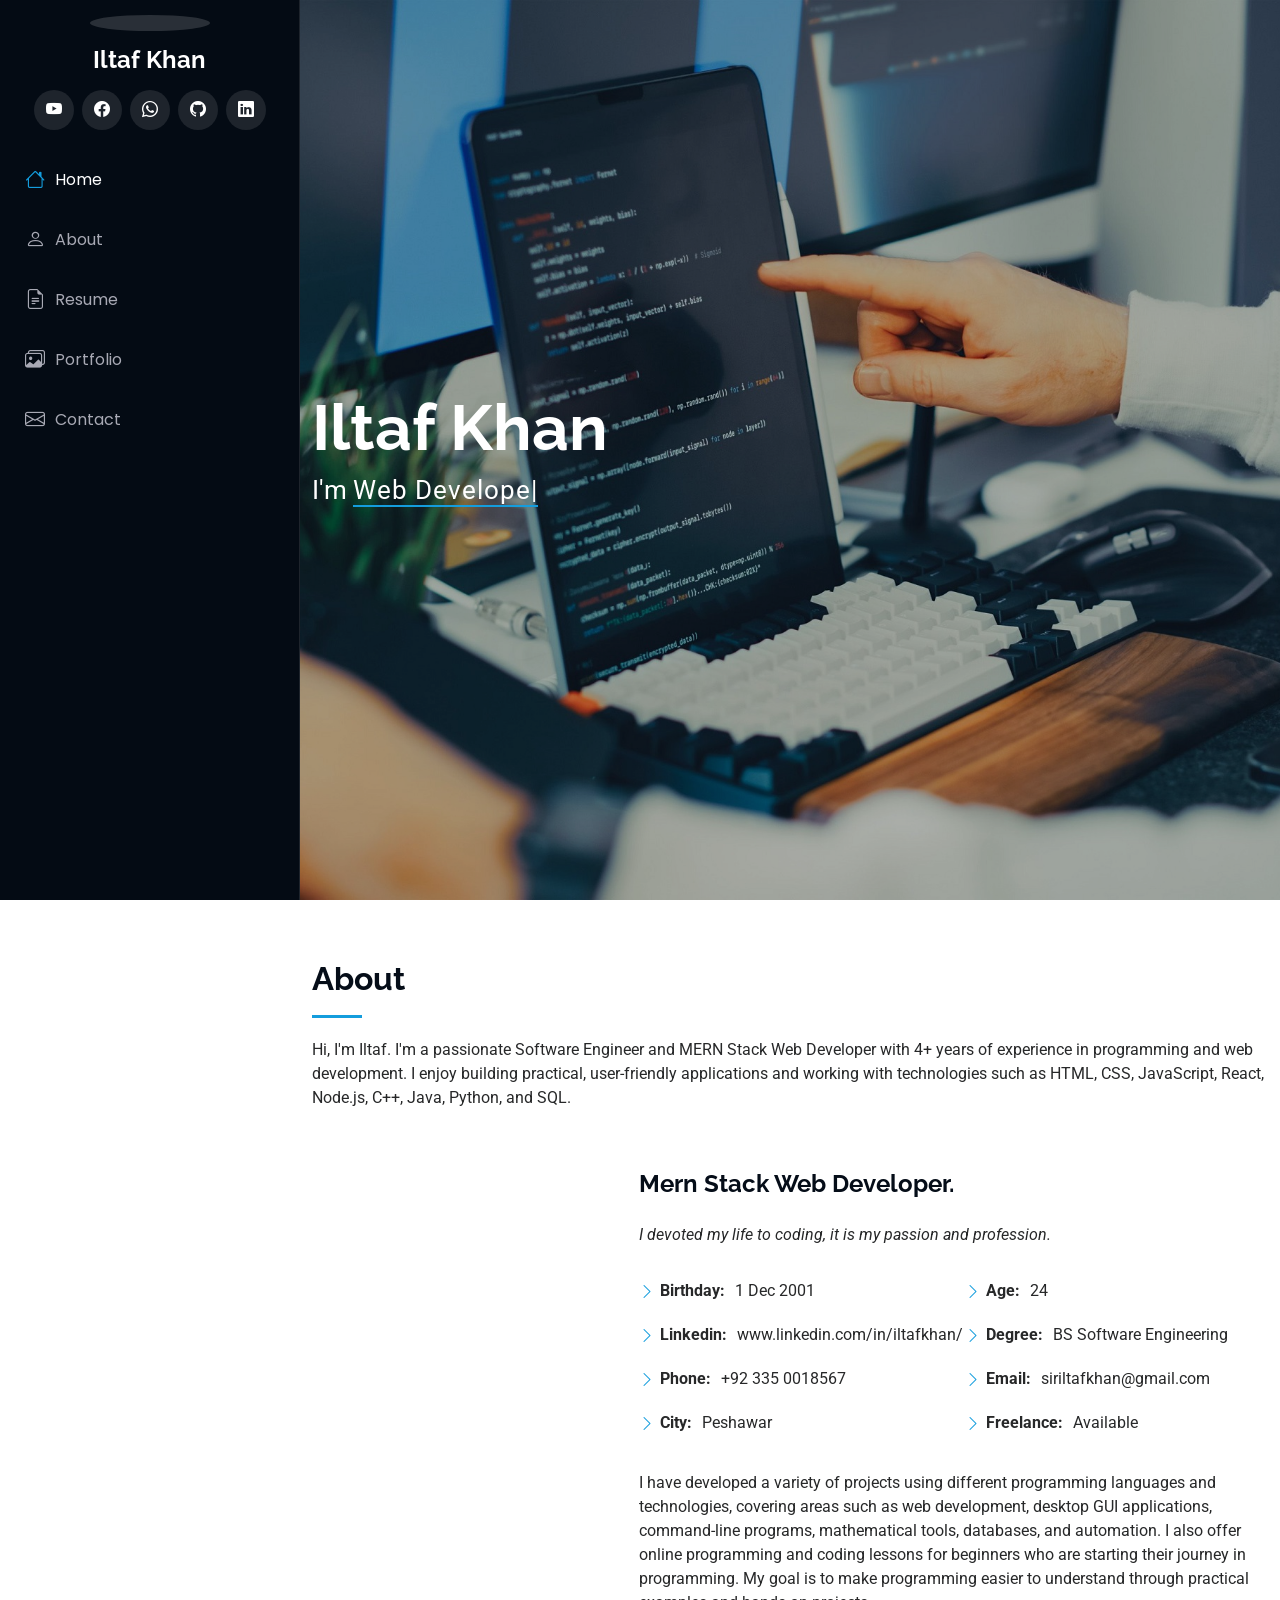
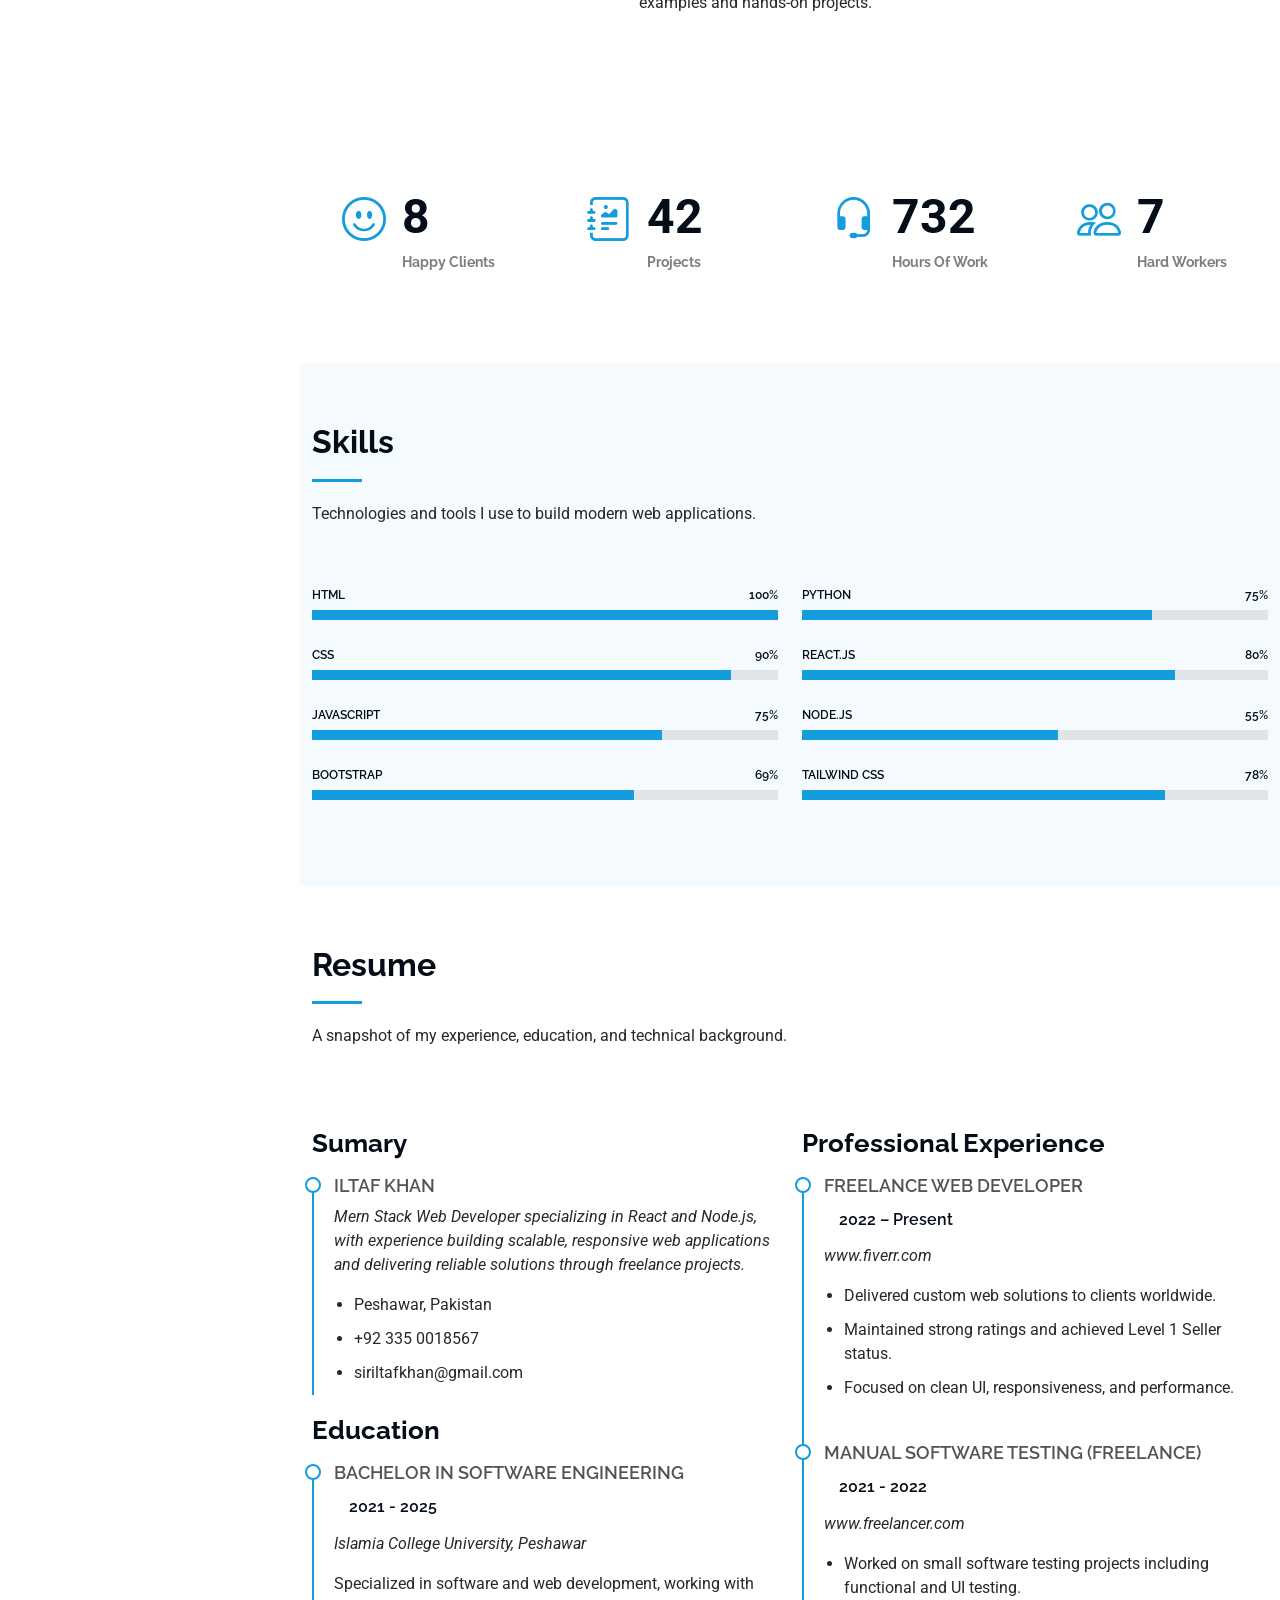
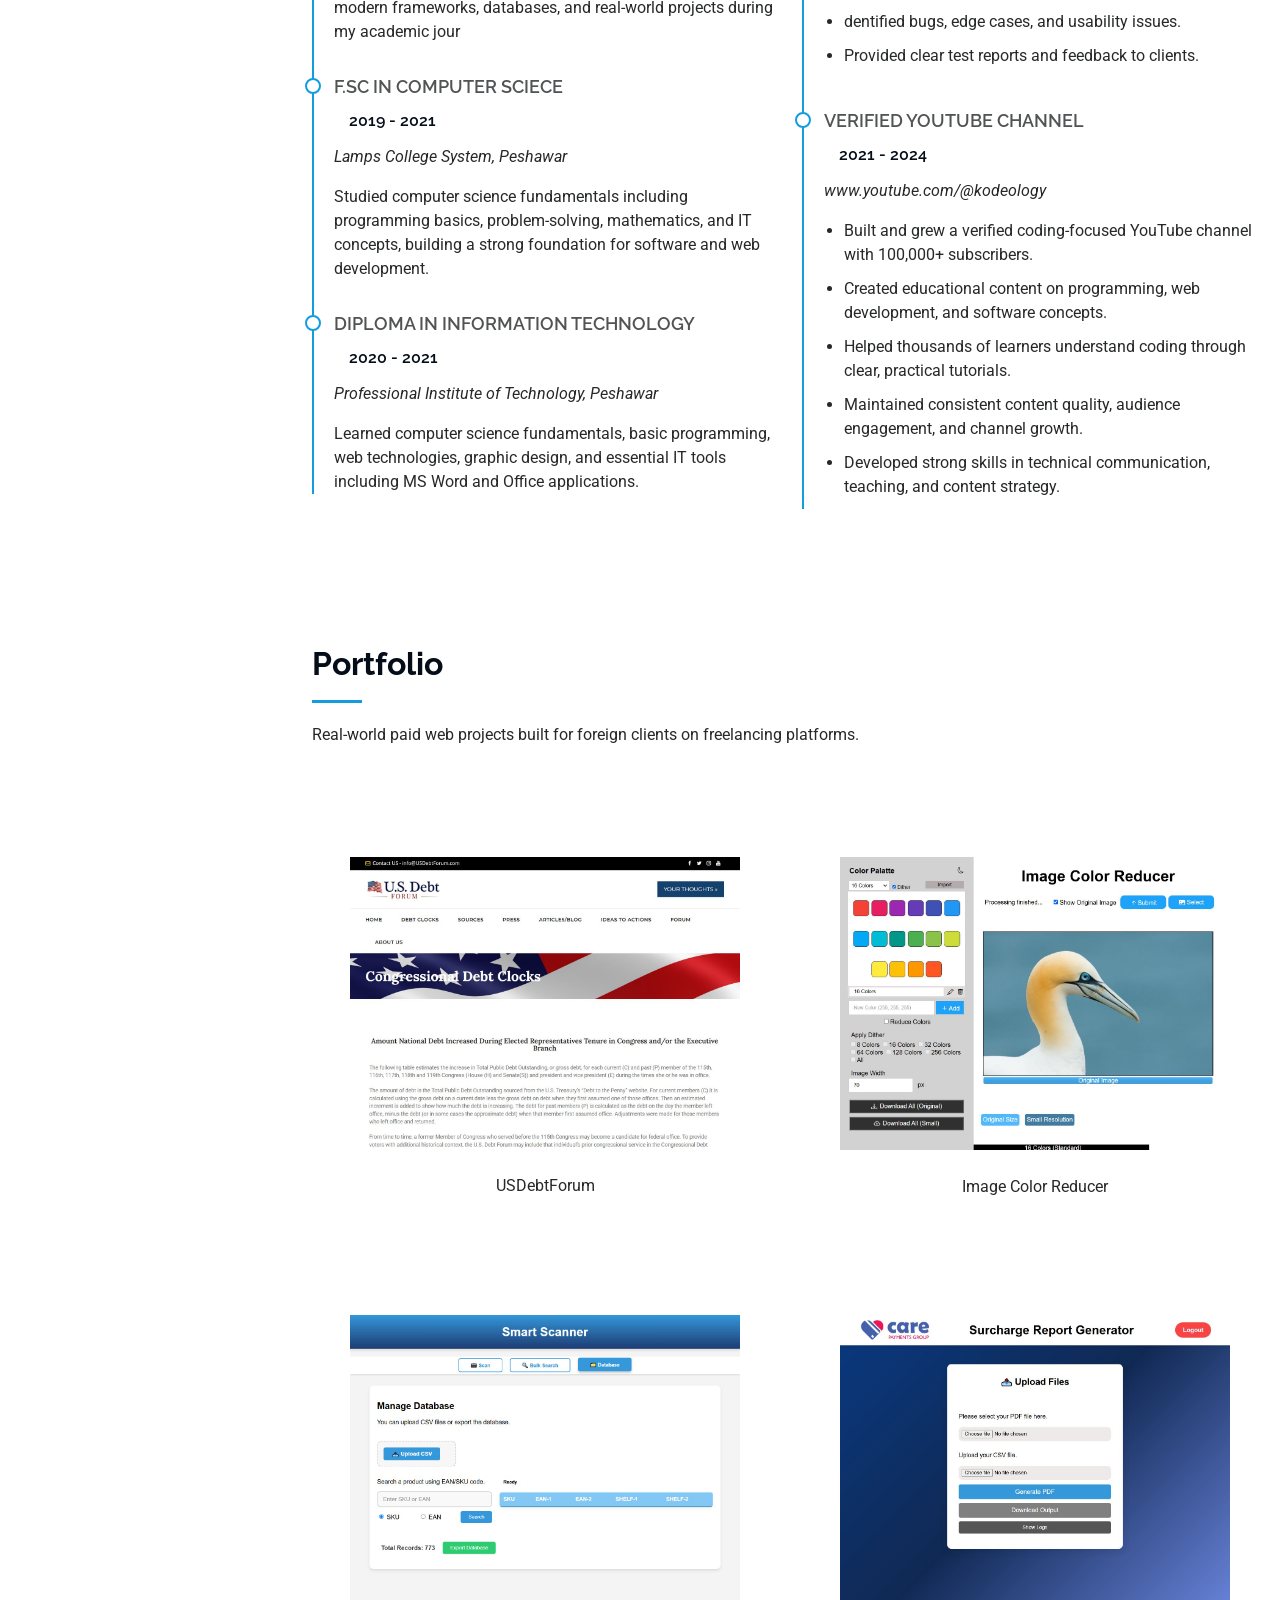
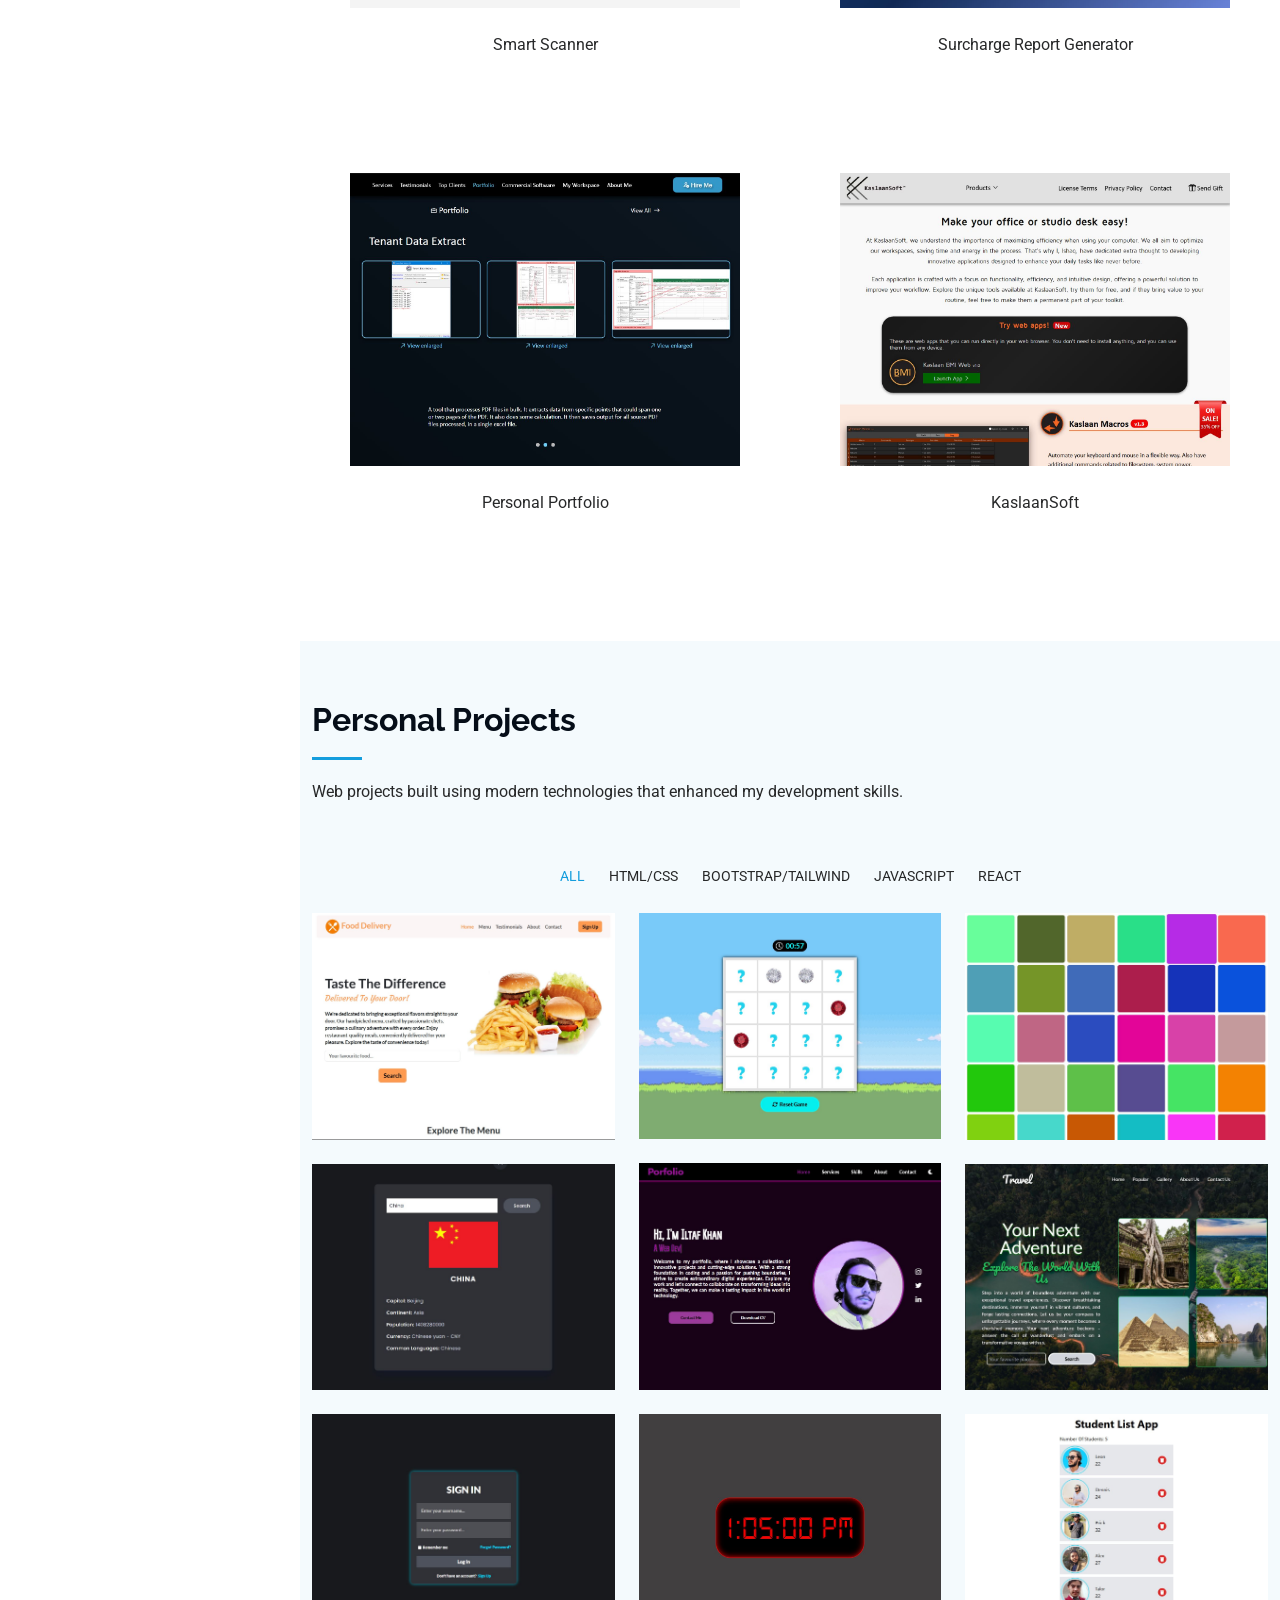
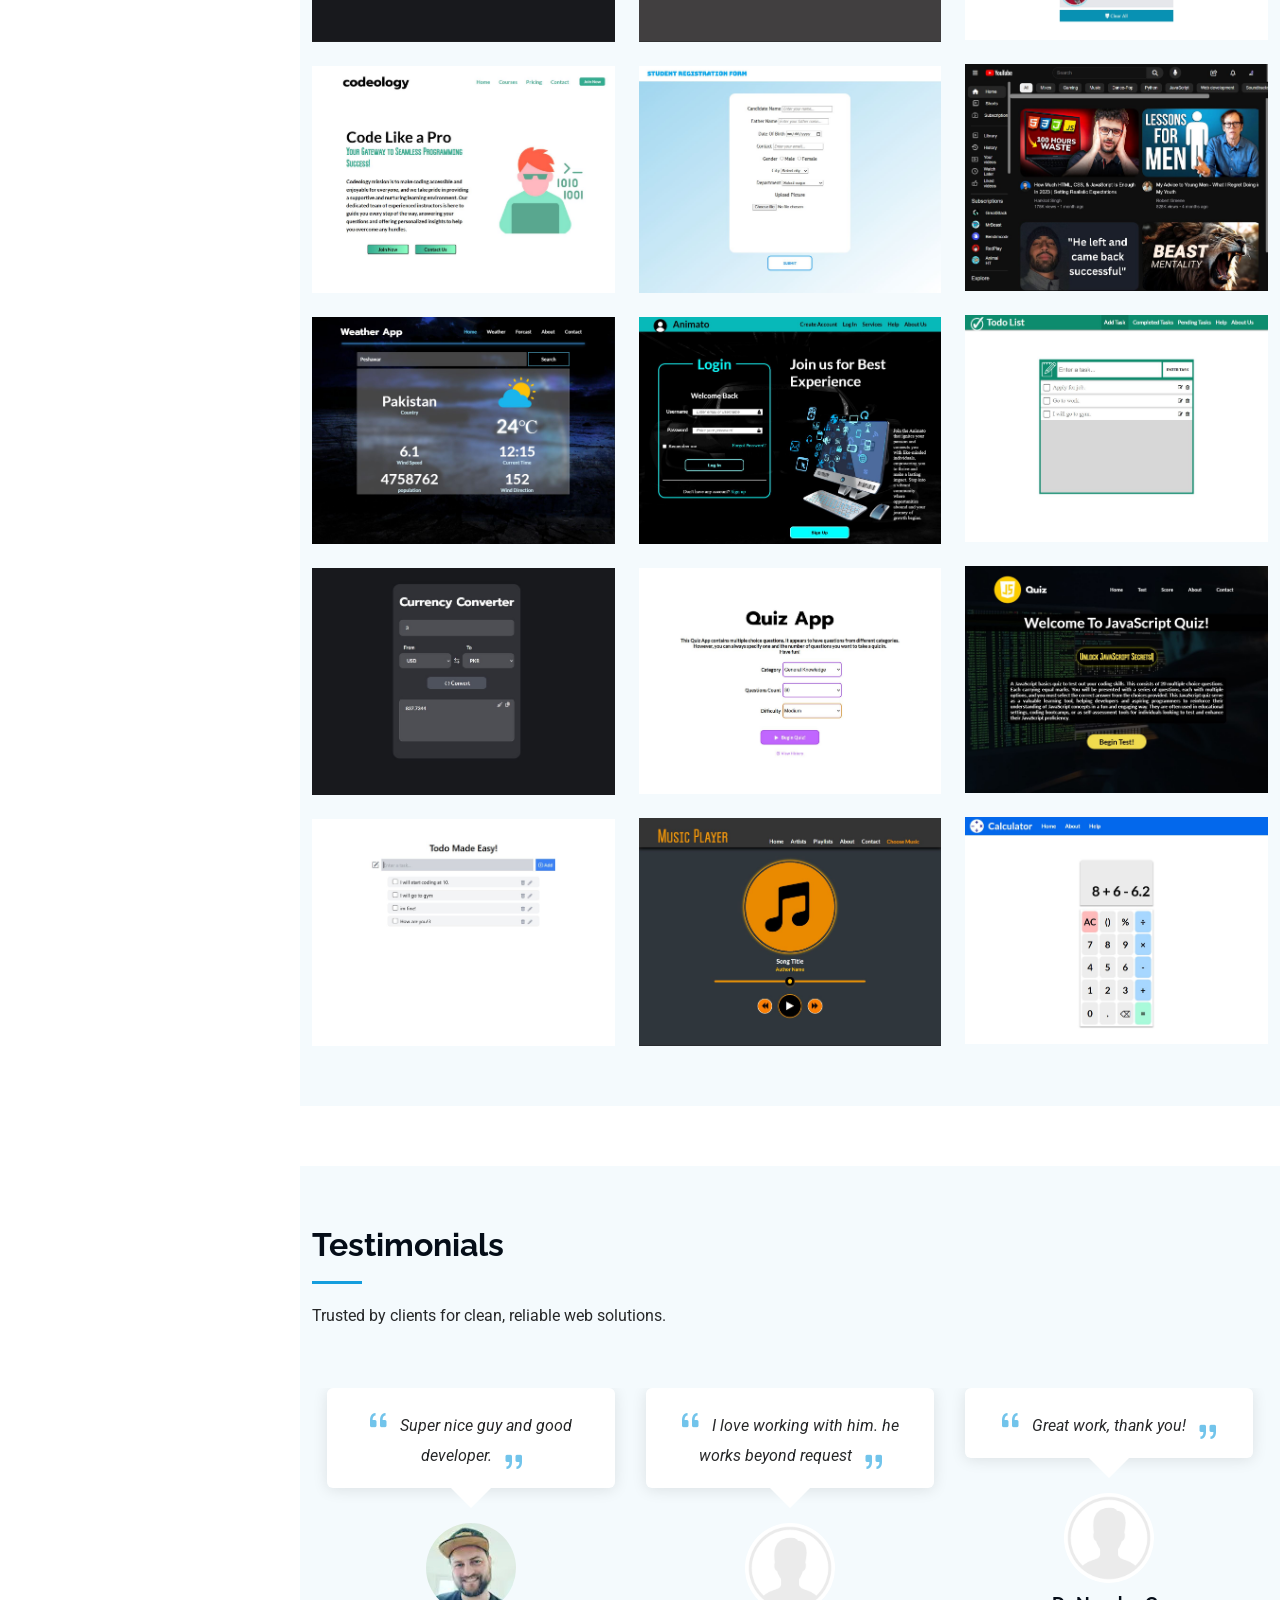
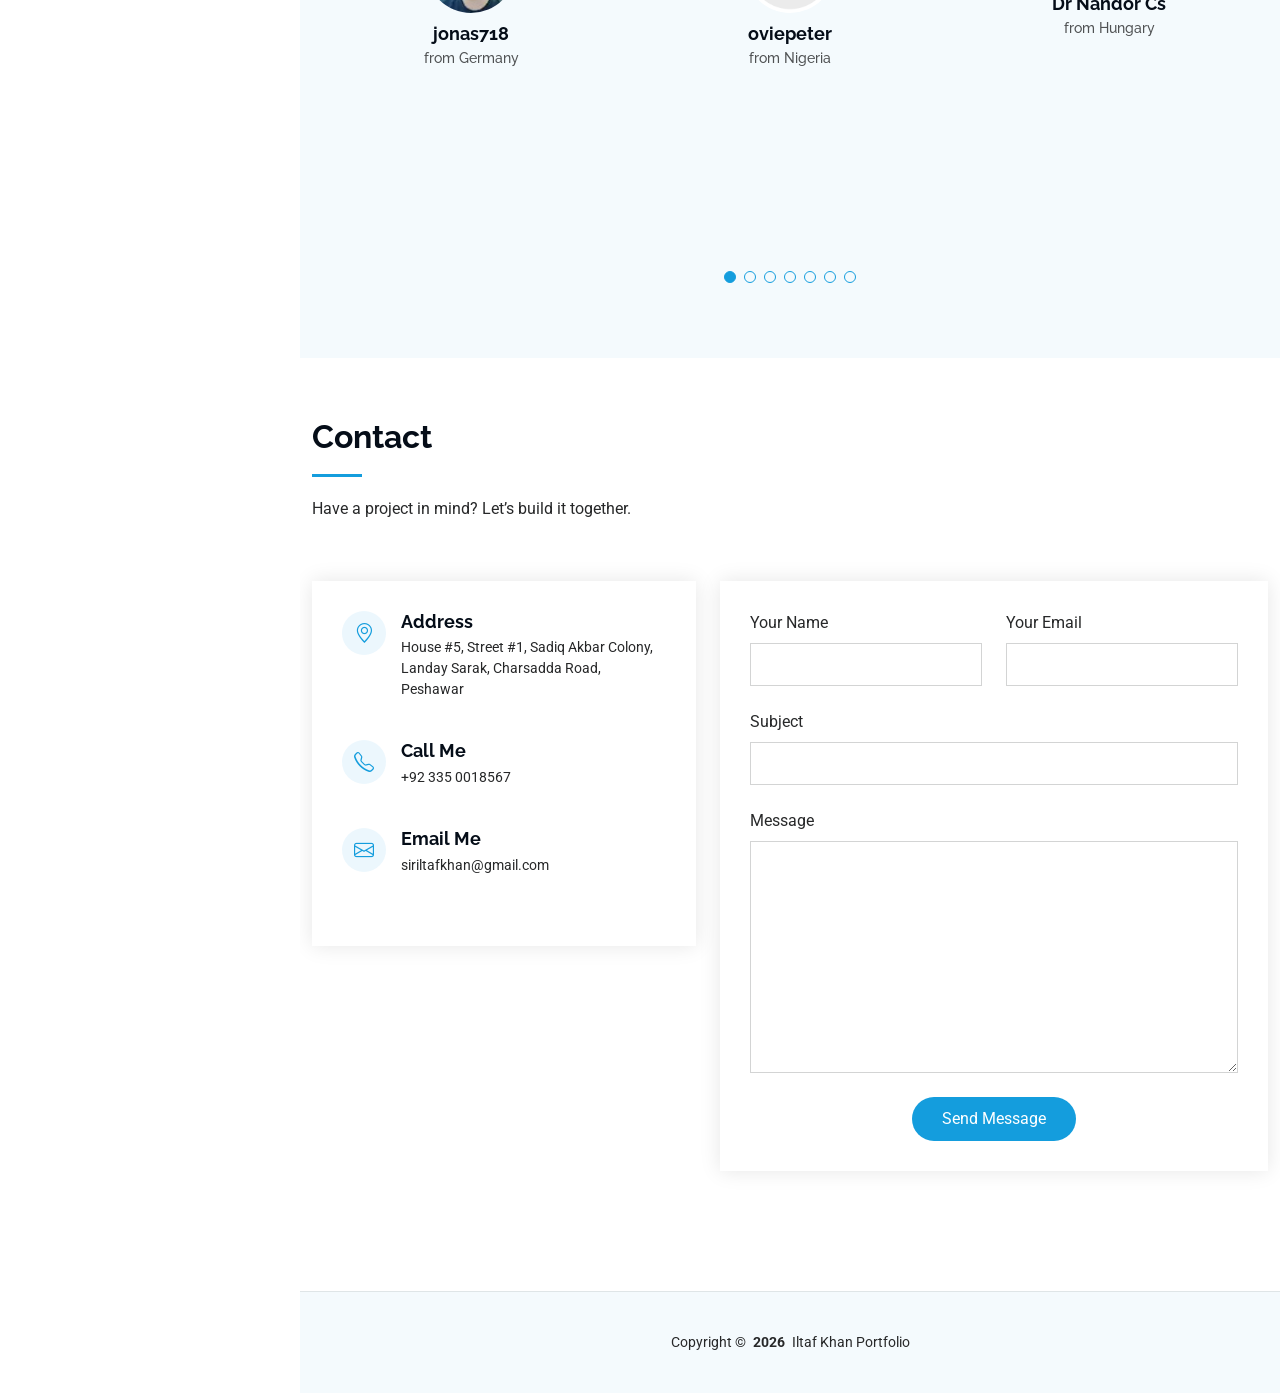
==== commit 3eaba5f1: "Update index.html" ====
--- a/index.html
+++ b/index.html
@@ -44,7 +44,7 @@
     <i class="header-toggle d-xl-none bi bi-list"></i>
 
     <div class="profile-img">
-      <img src="assets/img/my-profile-img.png" alt="" class="img-fluid rounded-circle">
+      <img src="assets/img/my-profile-img.jpg" alt="" class="img-fluid rounded-circle">
     </div>
 
     <a href="index.html" class="logo d-flex align-items-center justify-content-center">
@@ -1162,4 +1162,4 @@
 
 </body>
 
-</html>+</html>
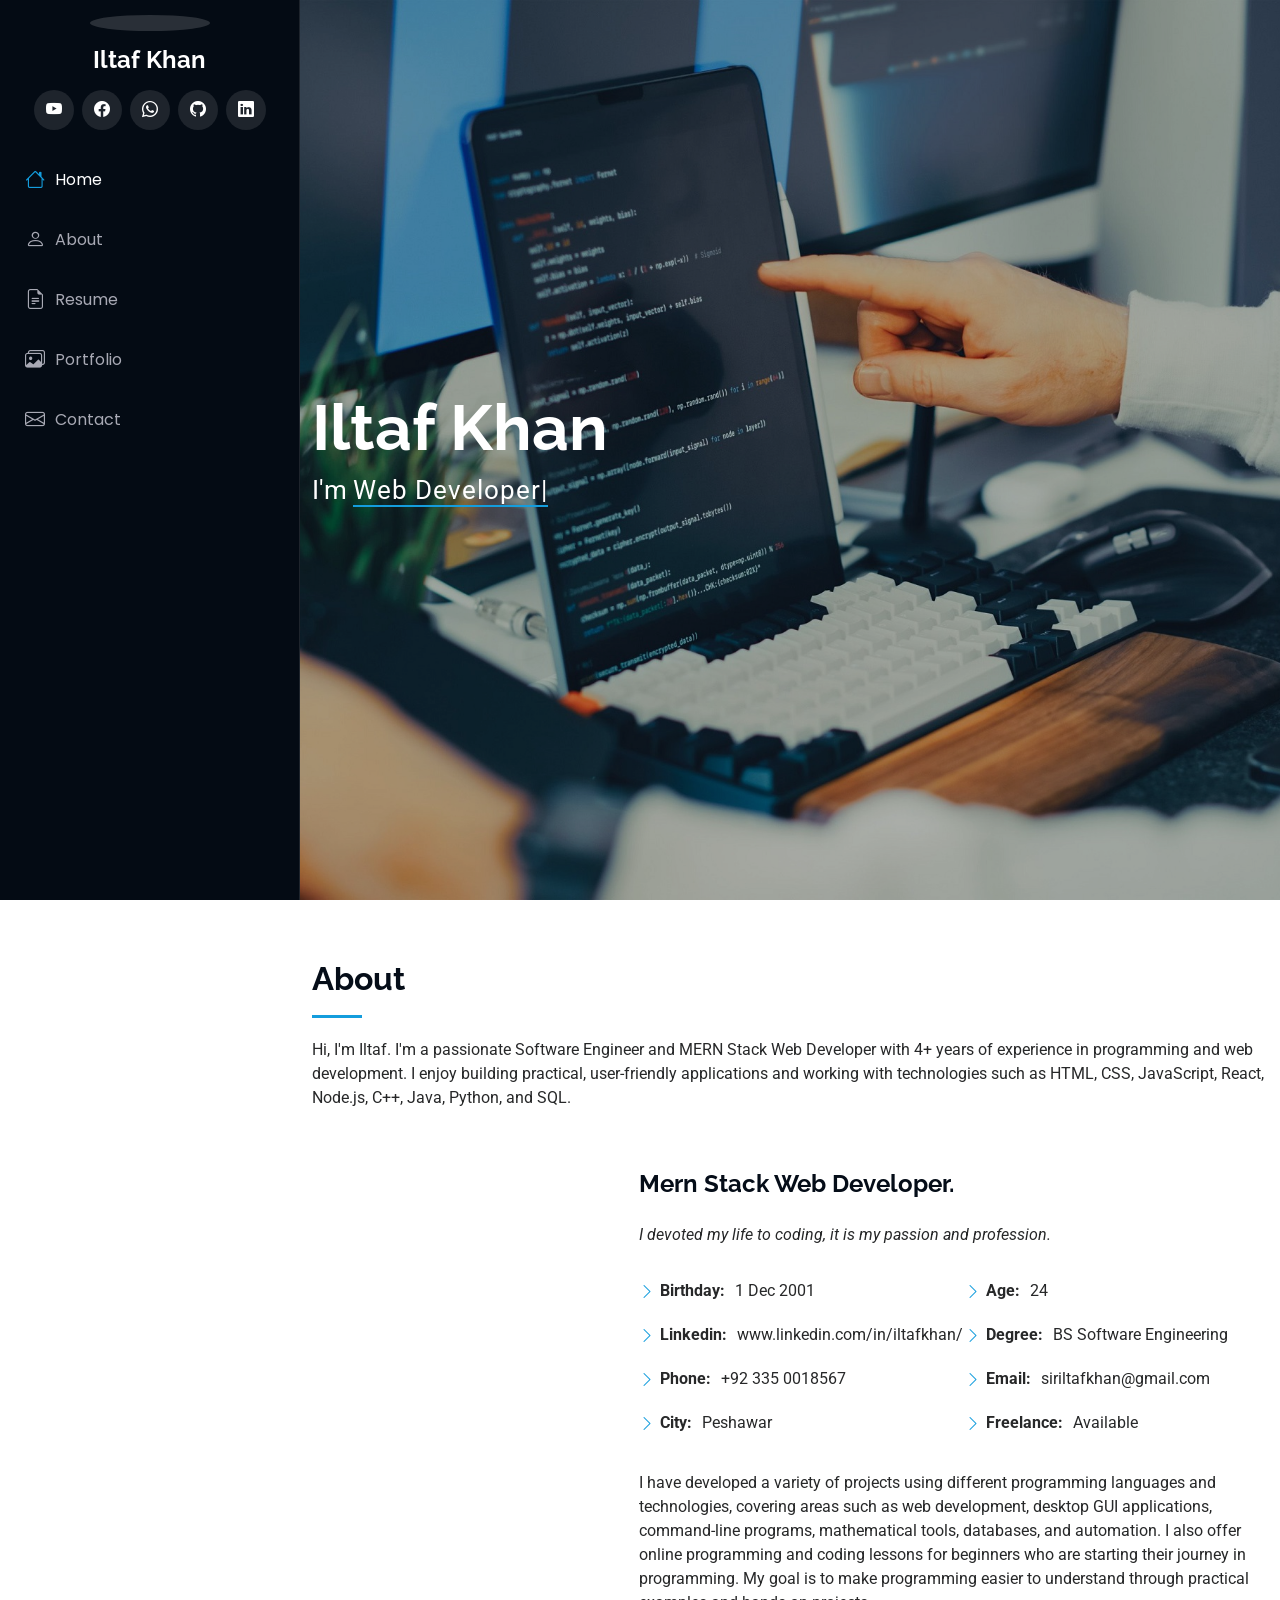
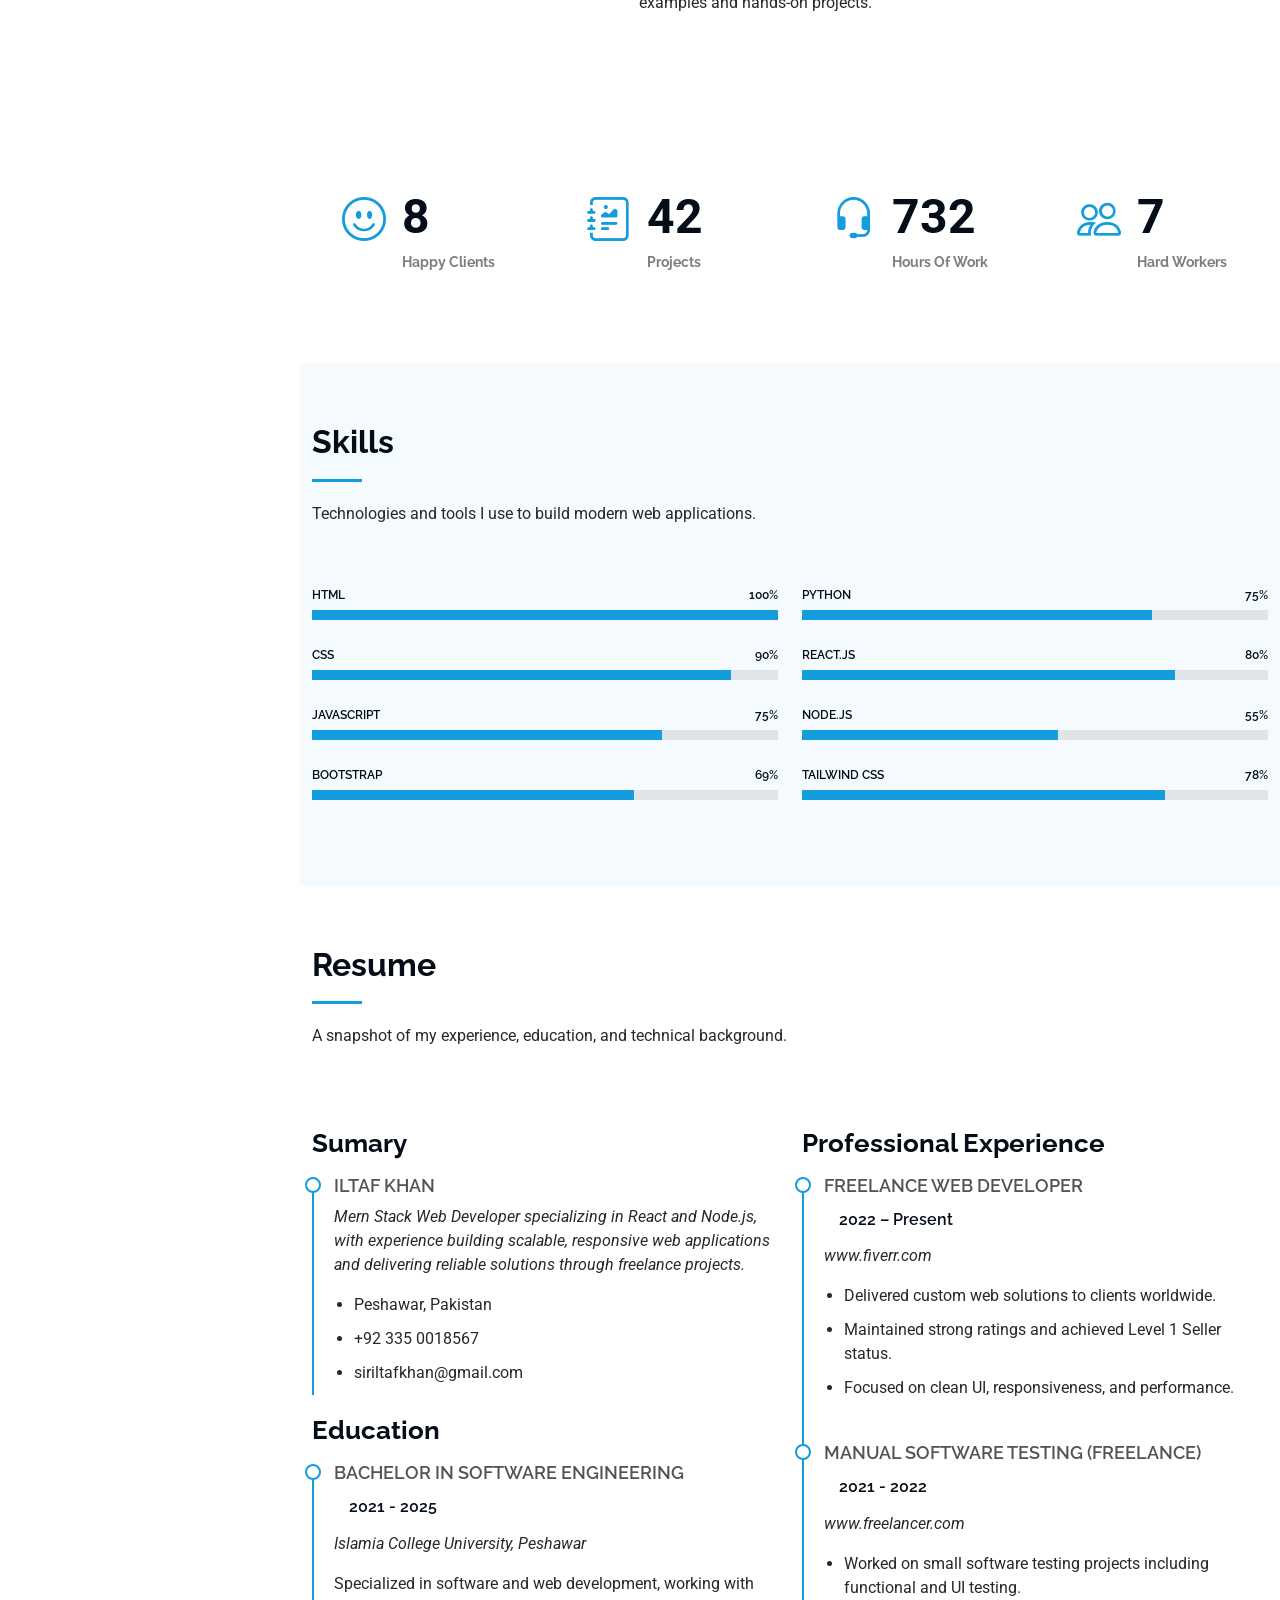
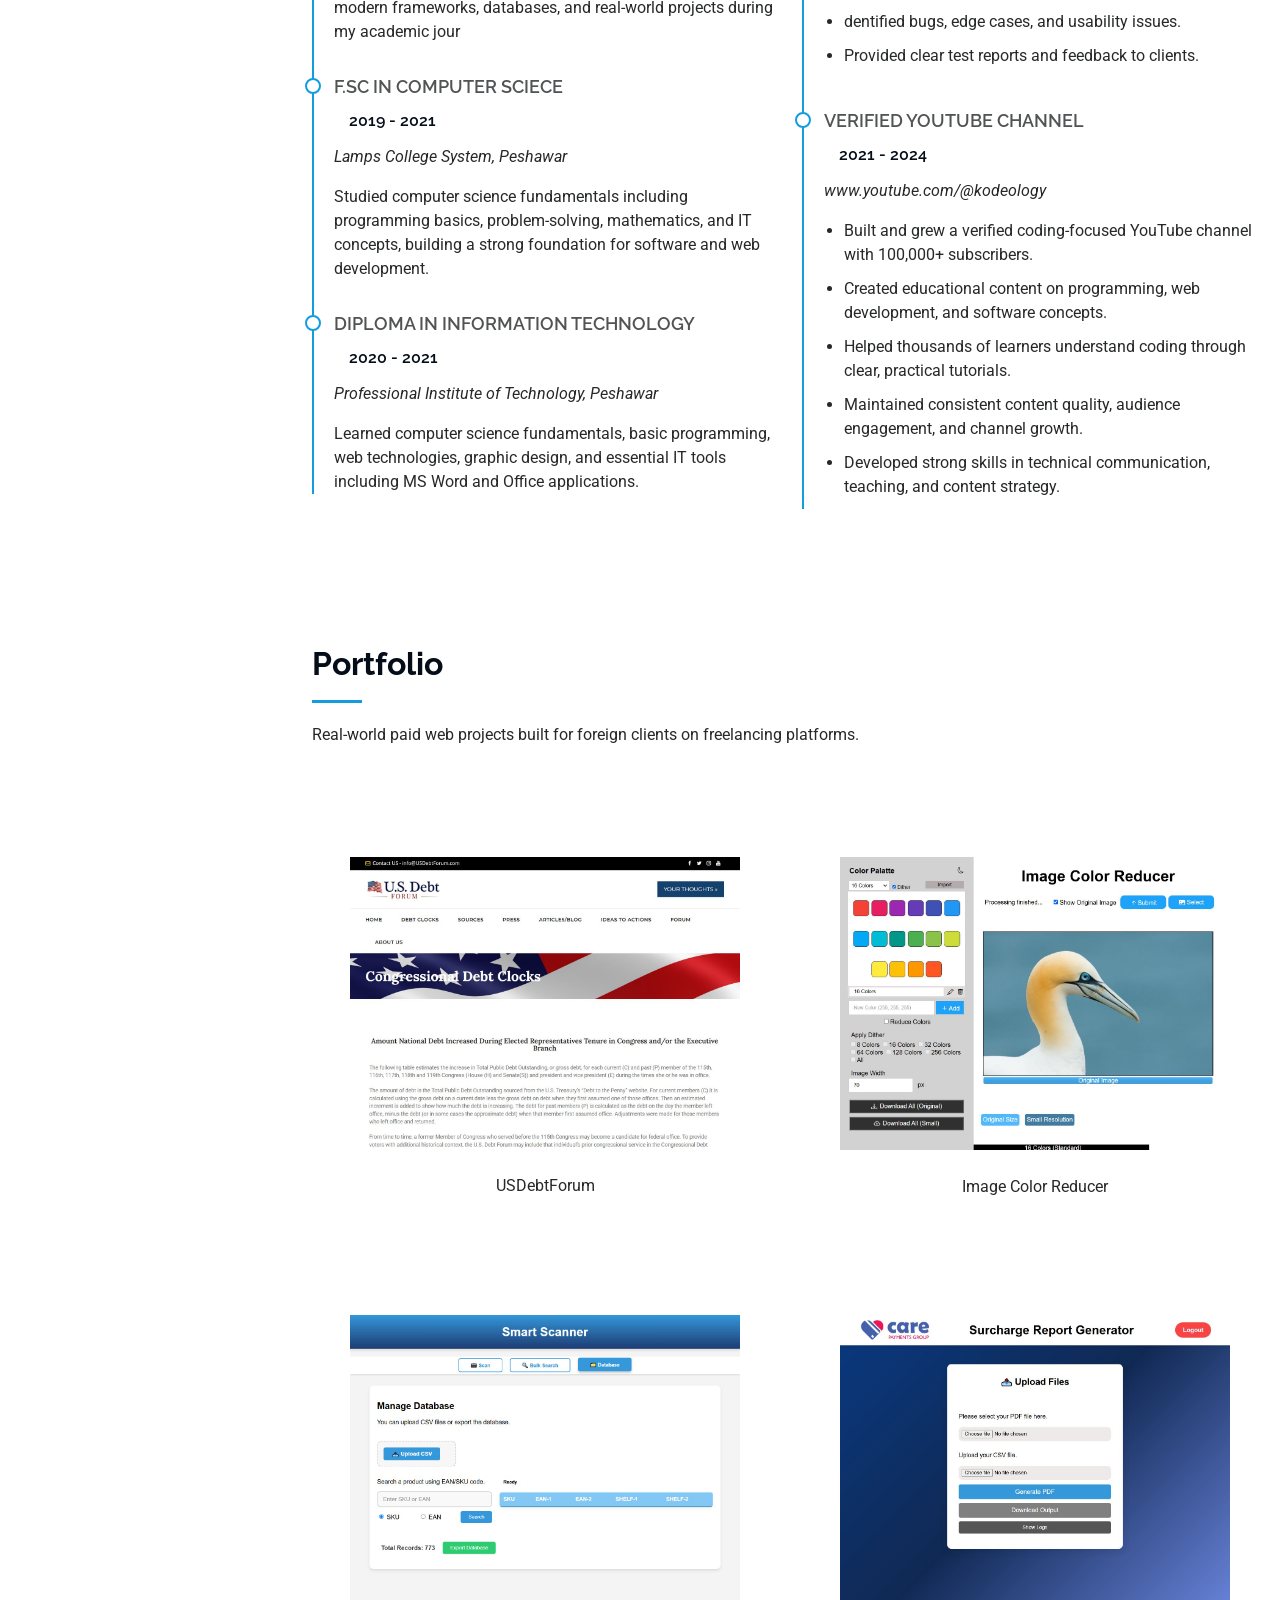
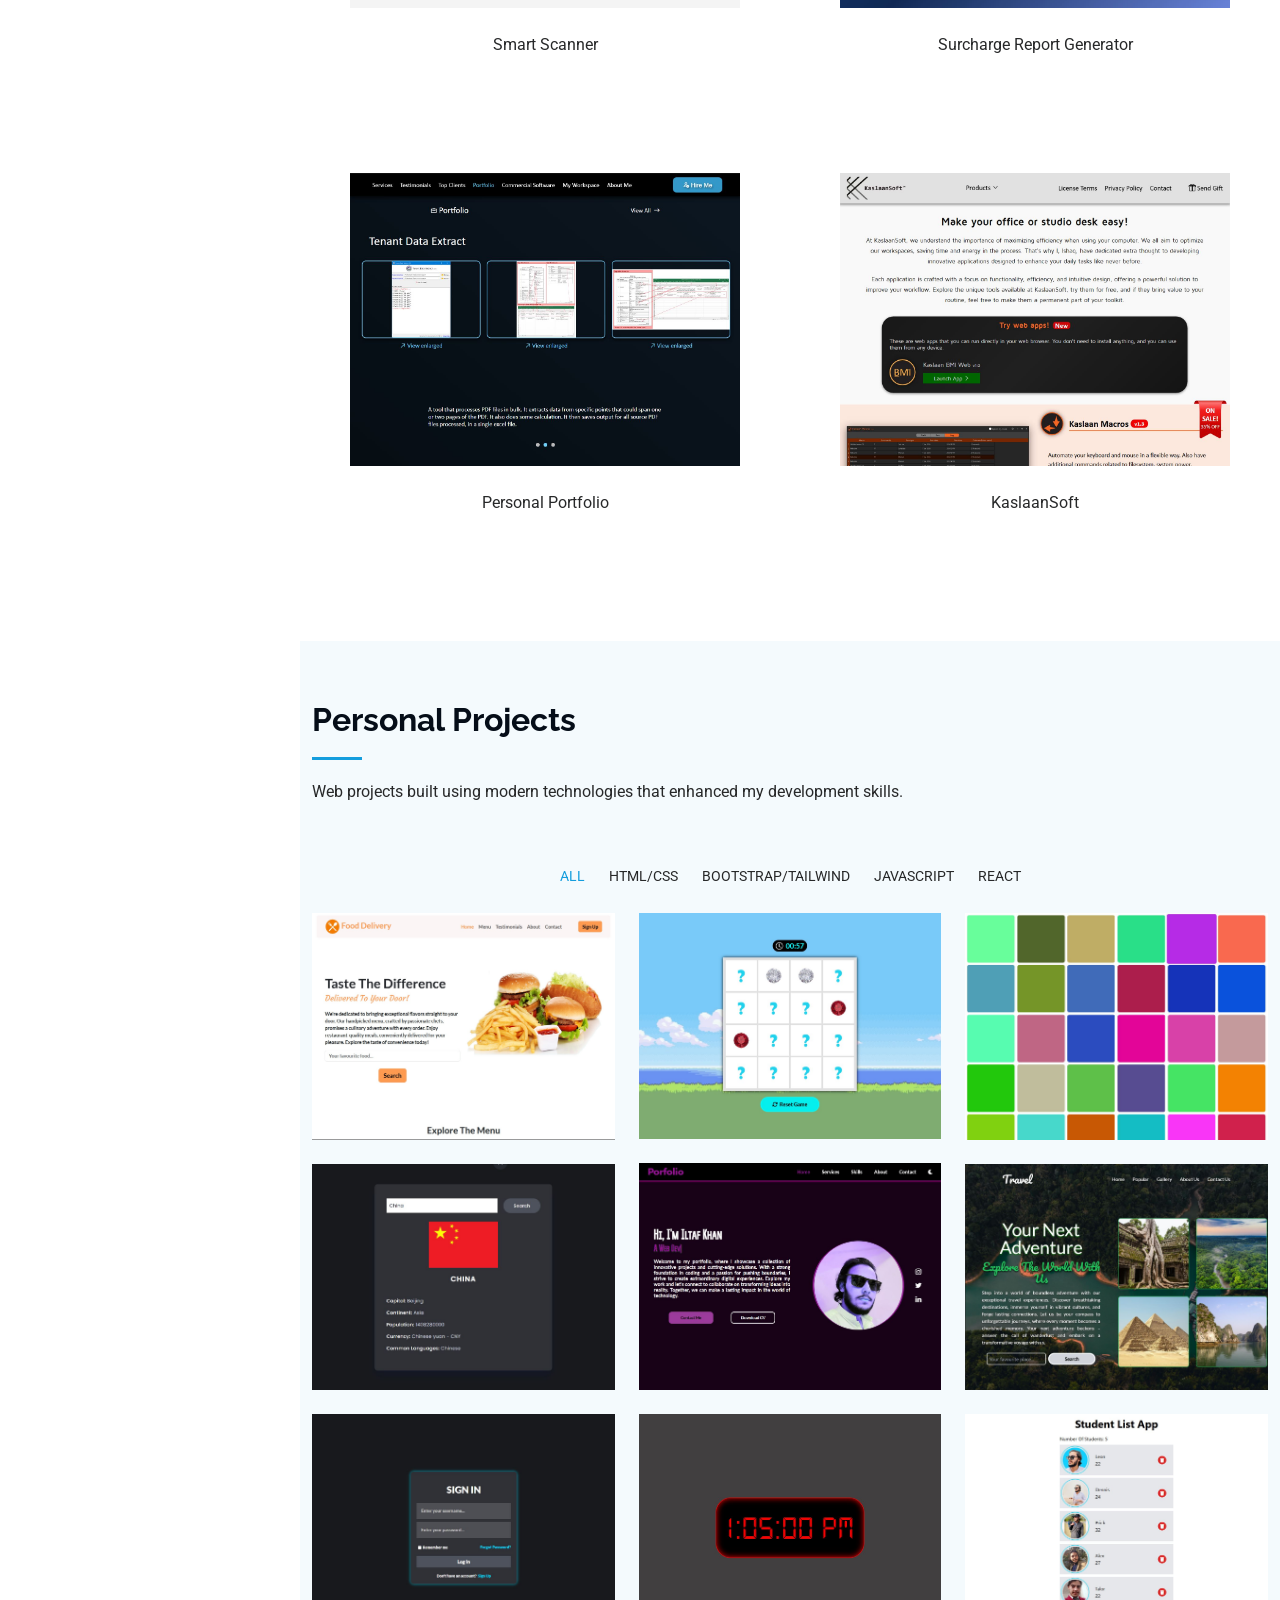
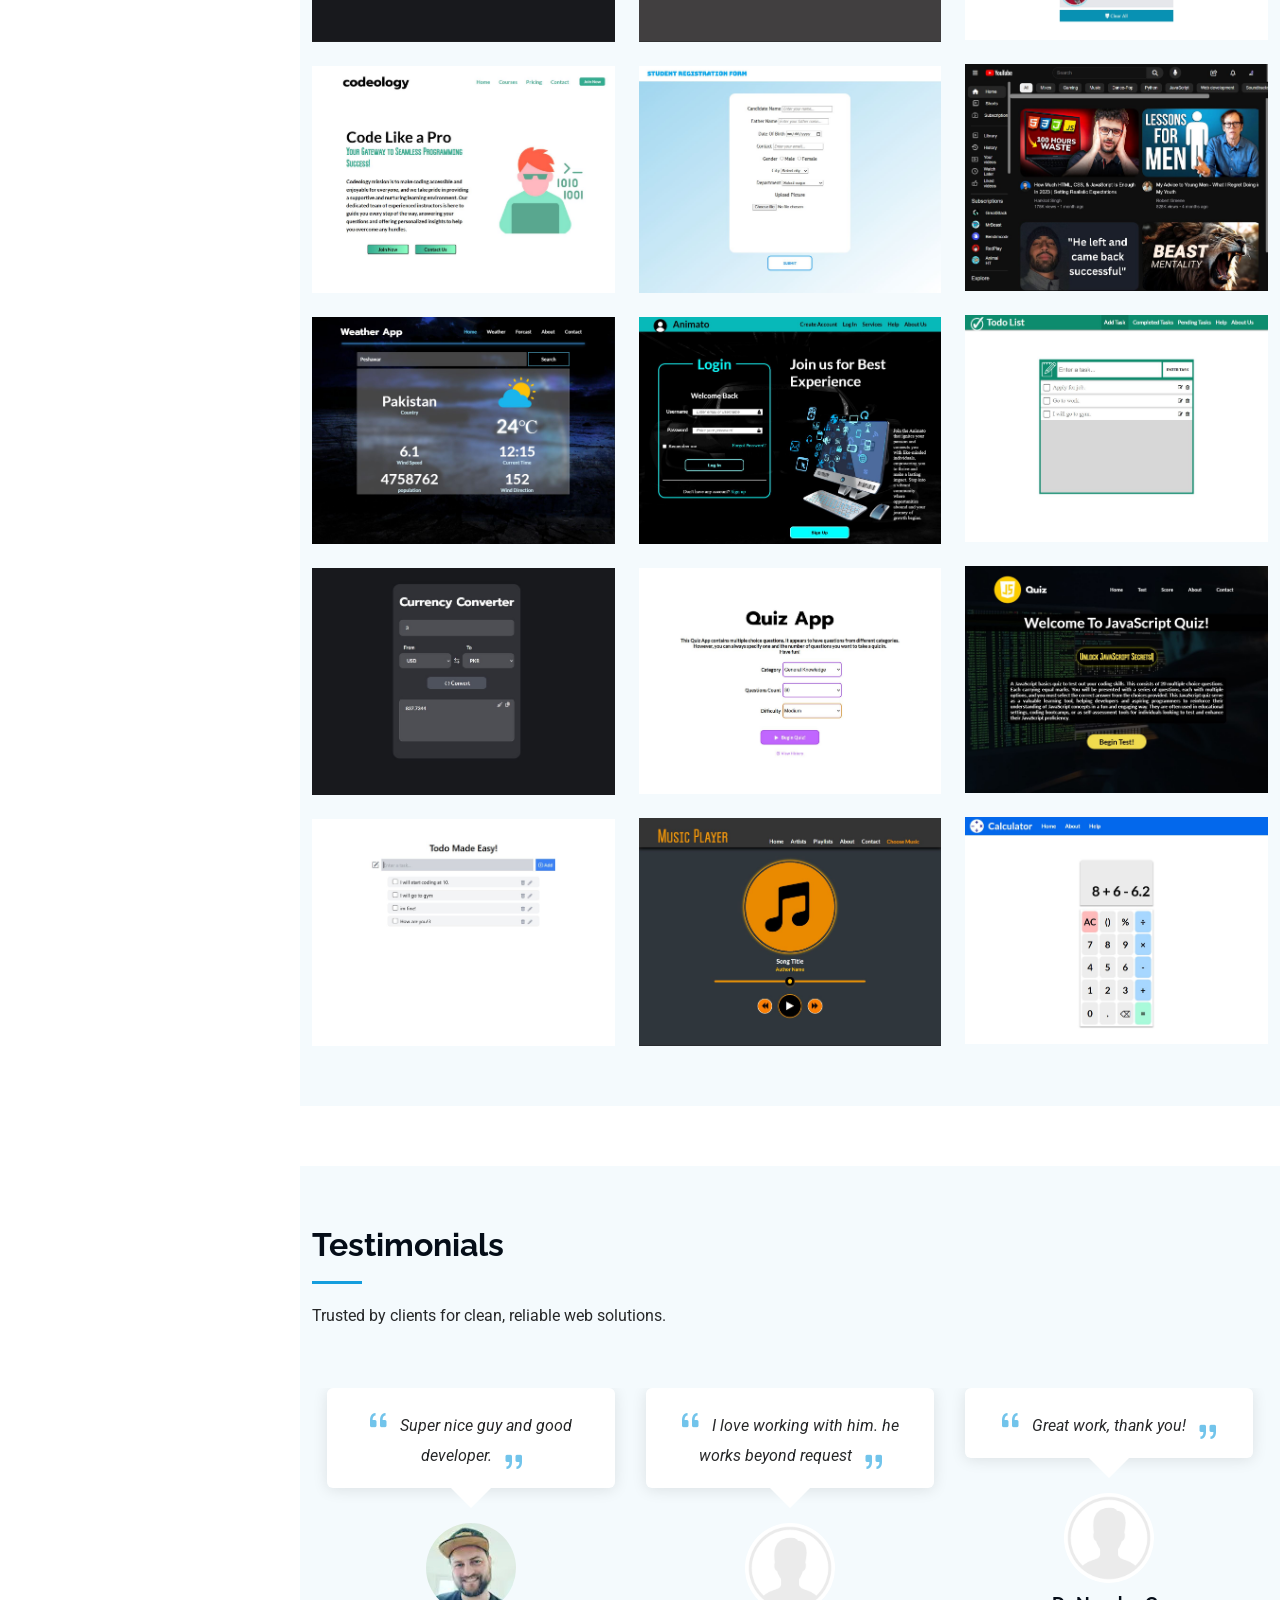
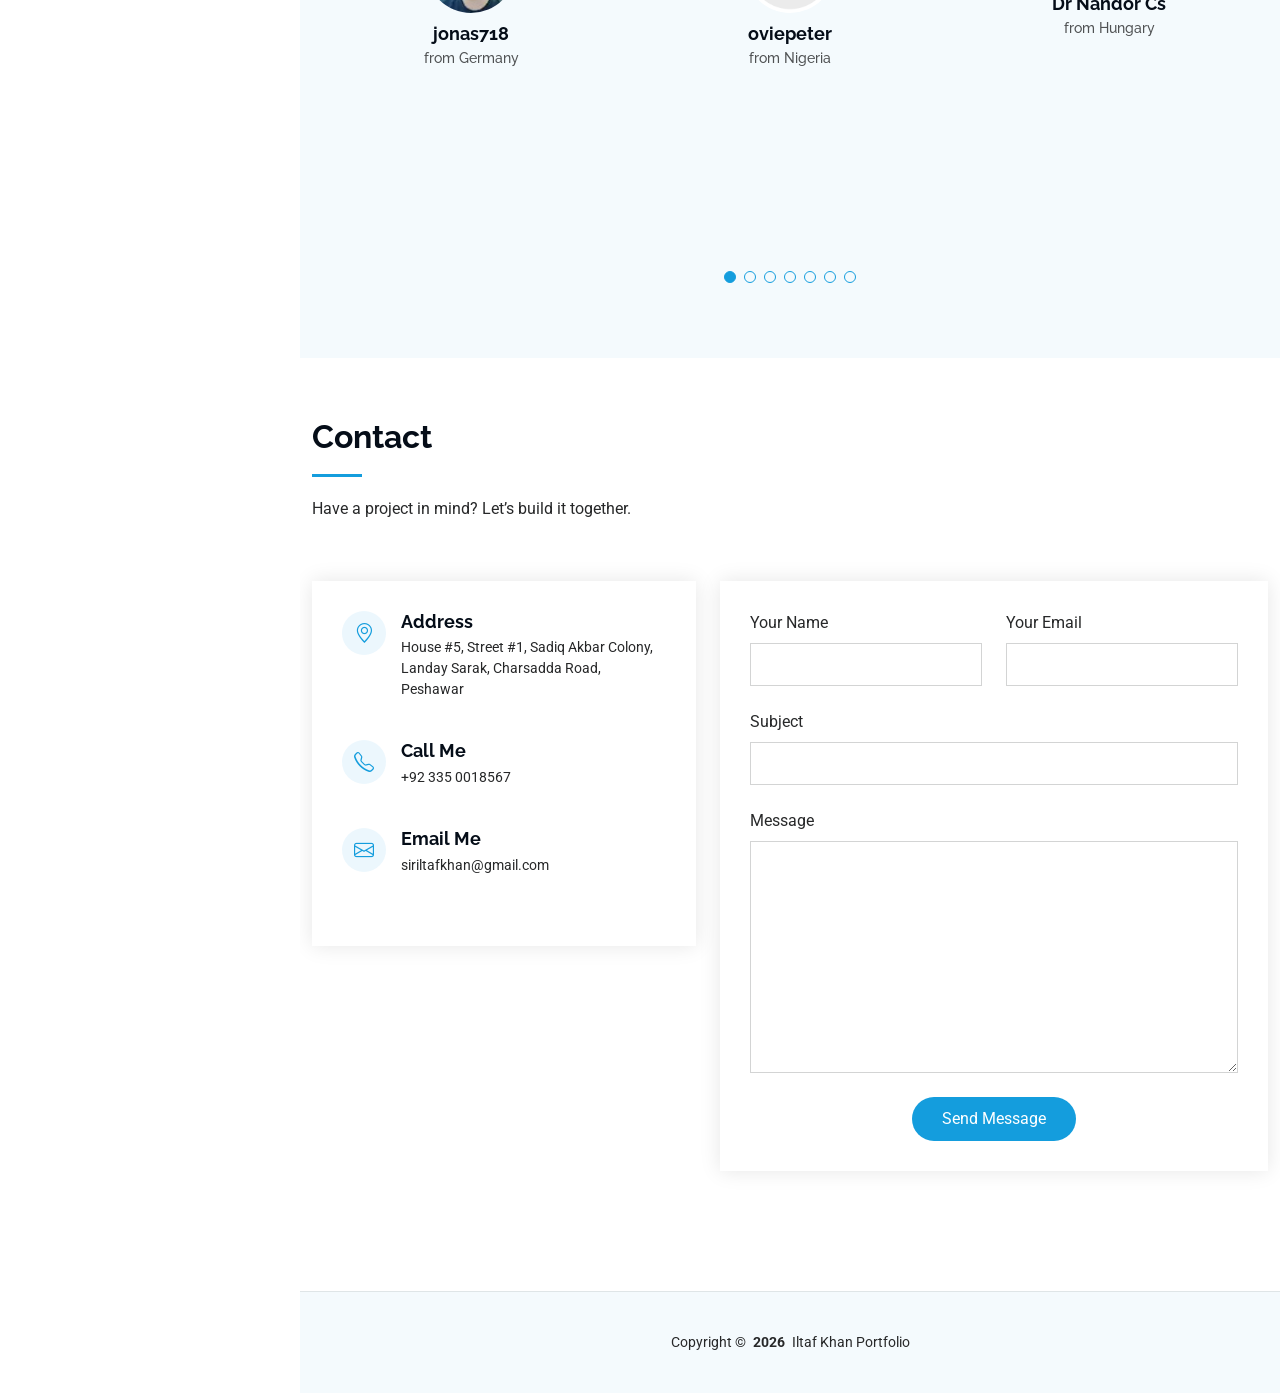
==== commit c11a4b0f: "Update index.html" ====
--- a/index.html
+++ b/index.html
@@ -44,7 +44,7 @@
     <i class="header-toggle d-xl-none bi bi-list"></i>
 
     <div class="profile-img">
-      <img src="assets/img/my-profile-img.jpg" alt="" class="img-fluid rounded-circle">
+      <img src="assets/img/my-profile-img.png" alt="" class="img-fluid rounded-circle">
     </div>
 
     <a href="index.html" class="logo d-flex align-items-center justify-content-center">
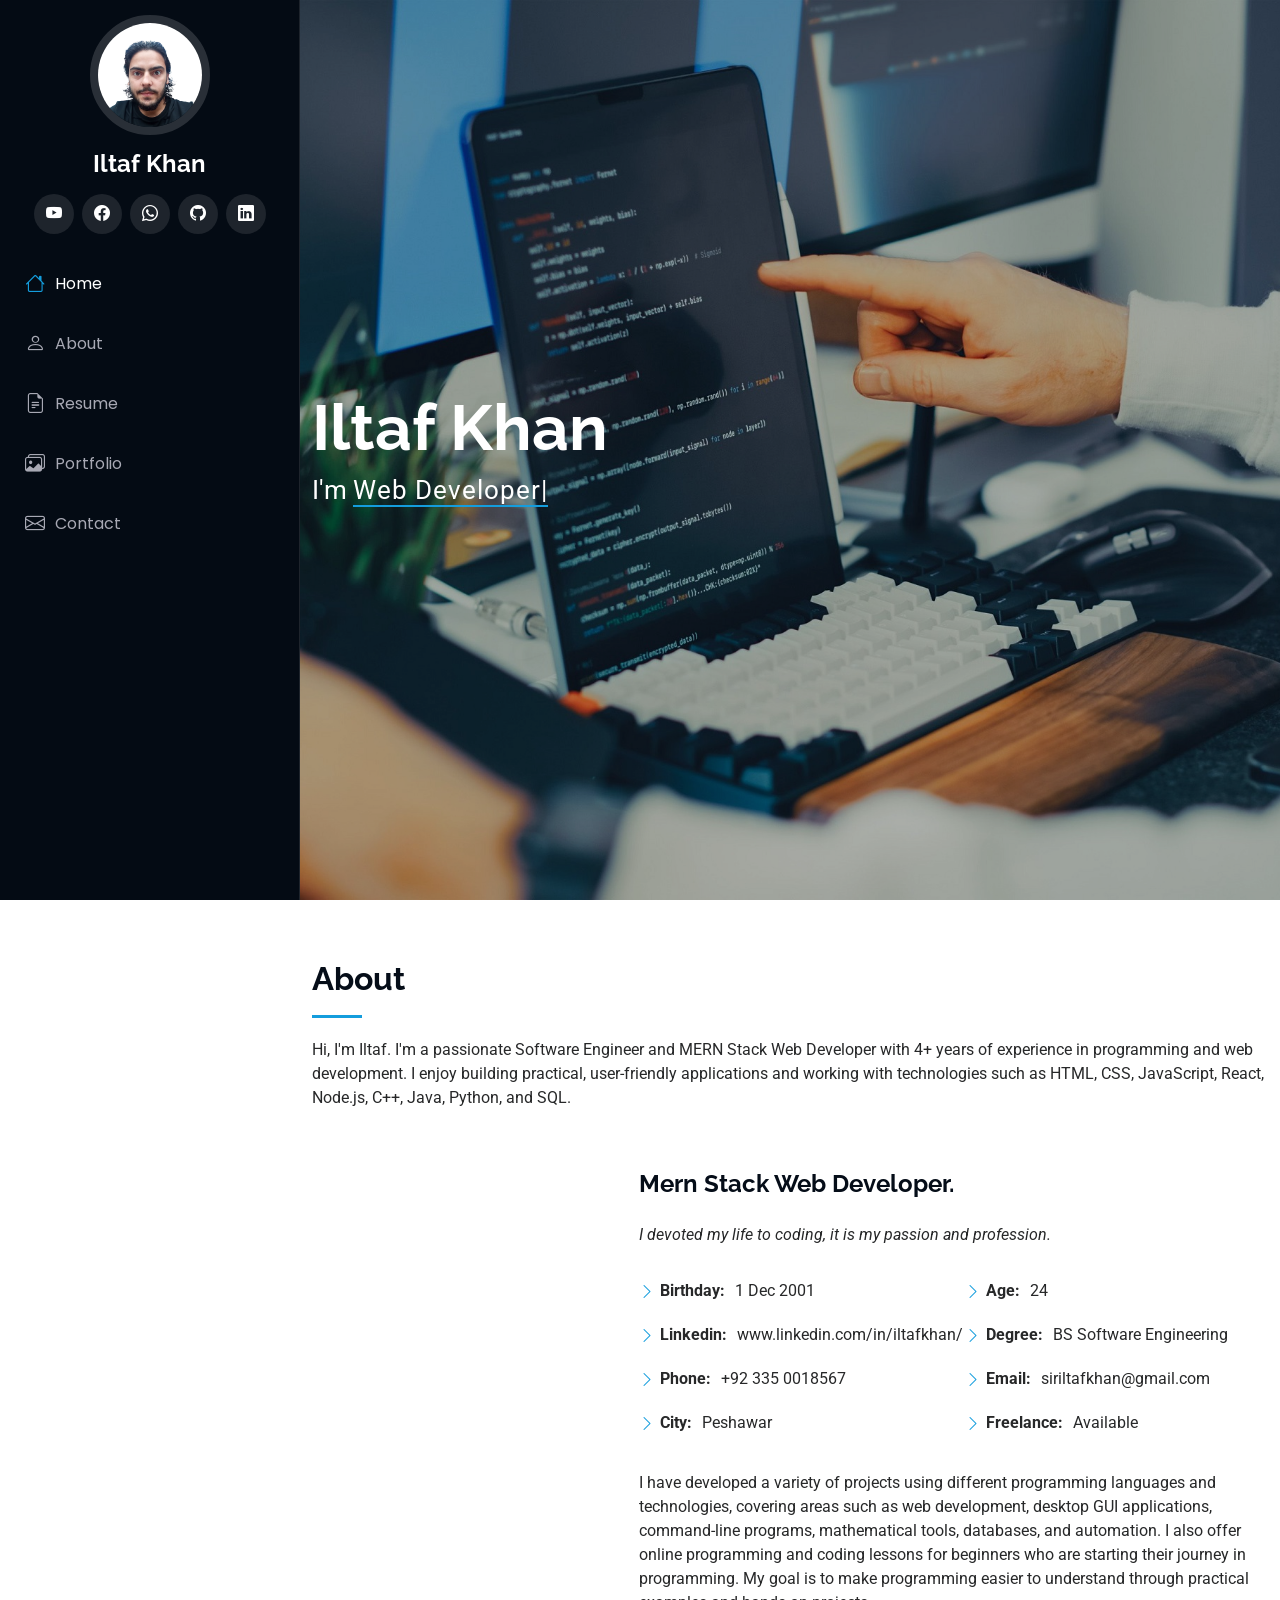
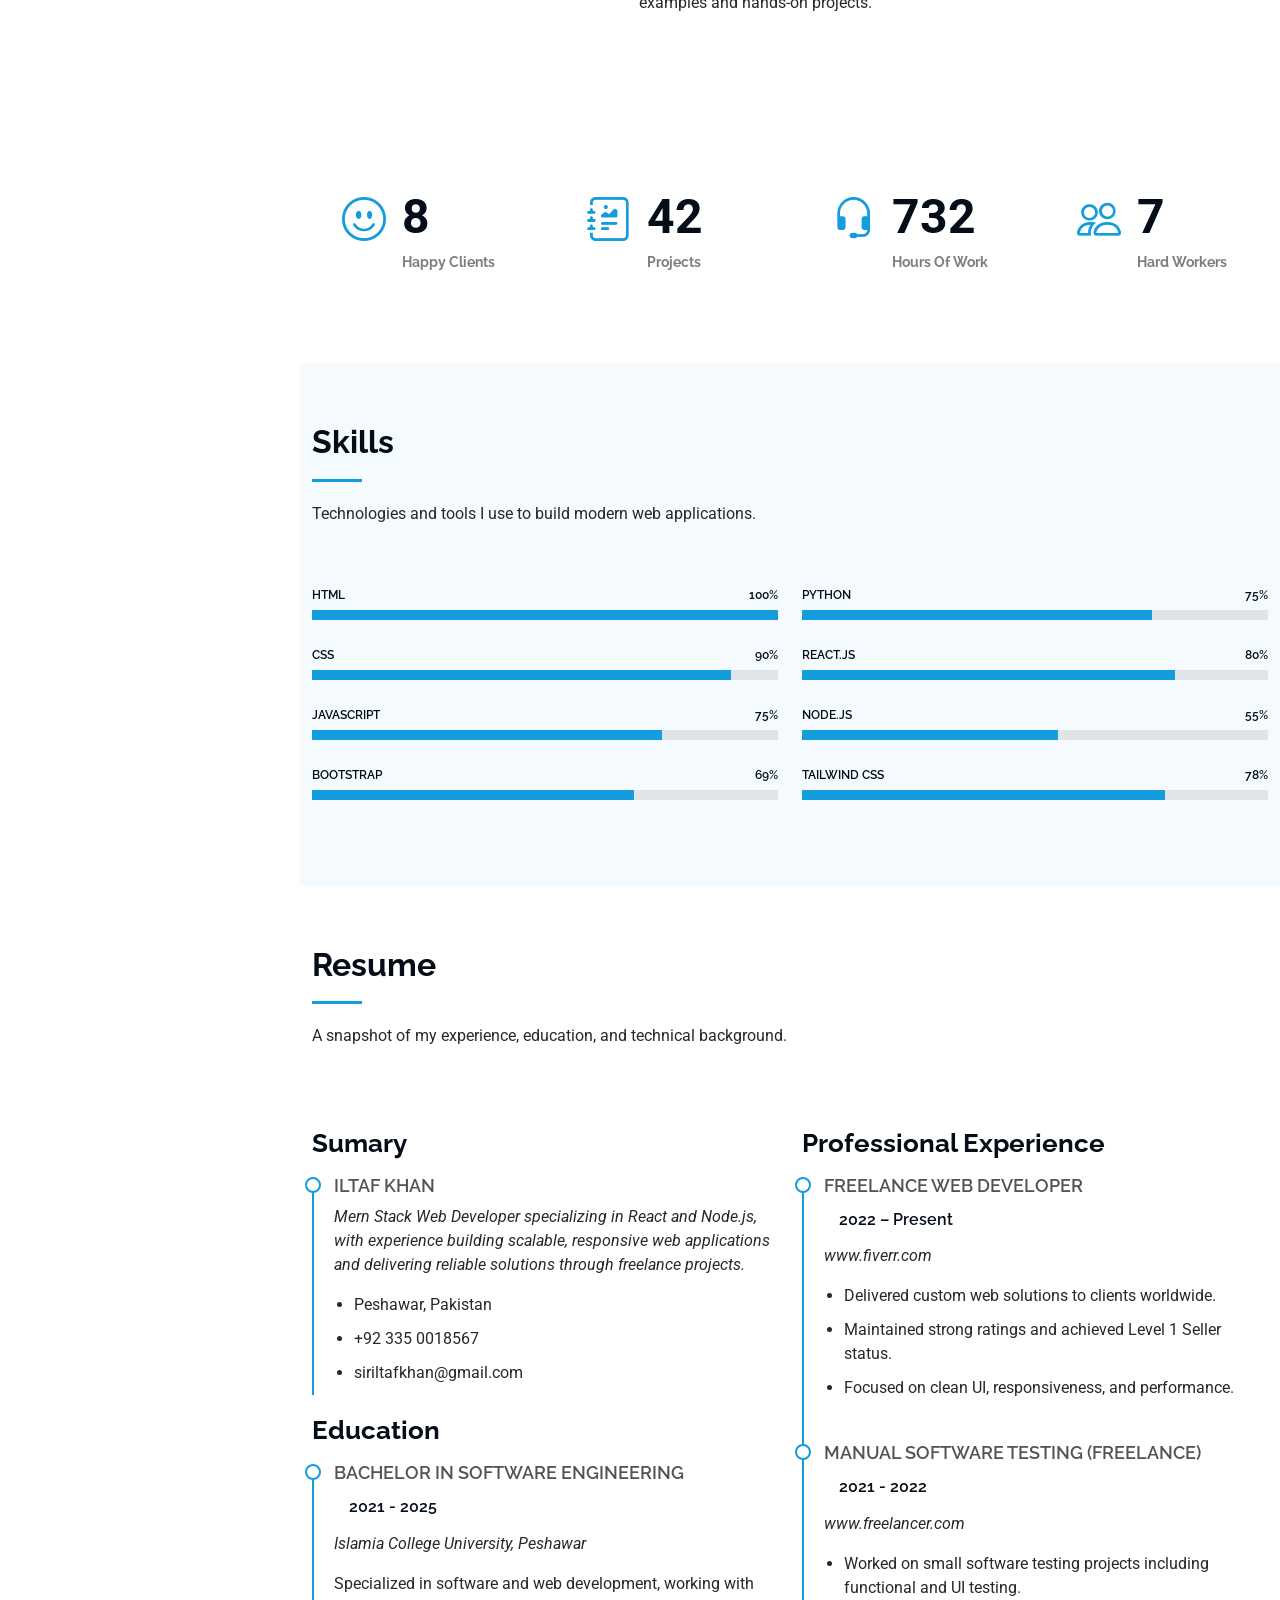
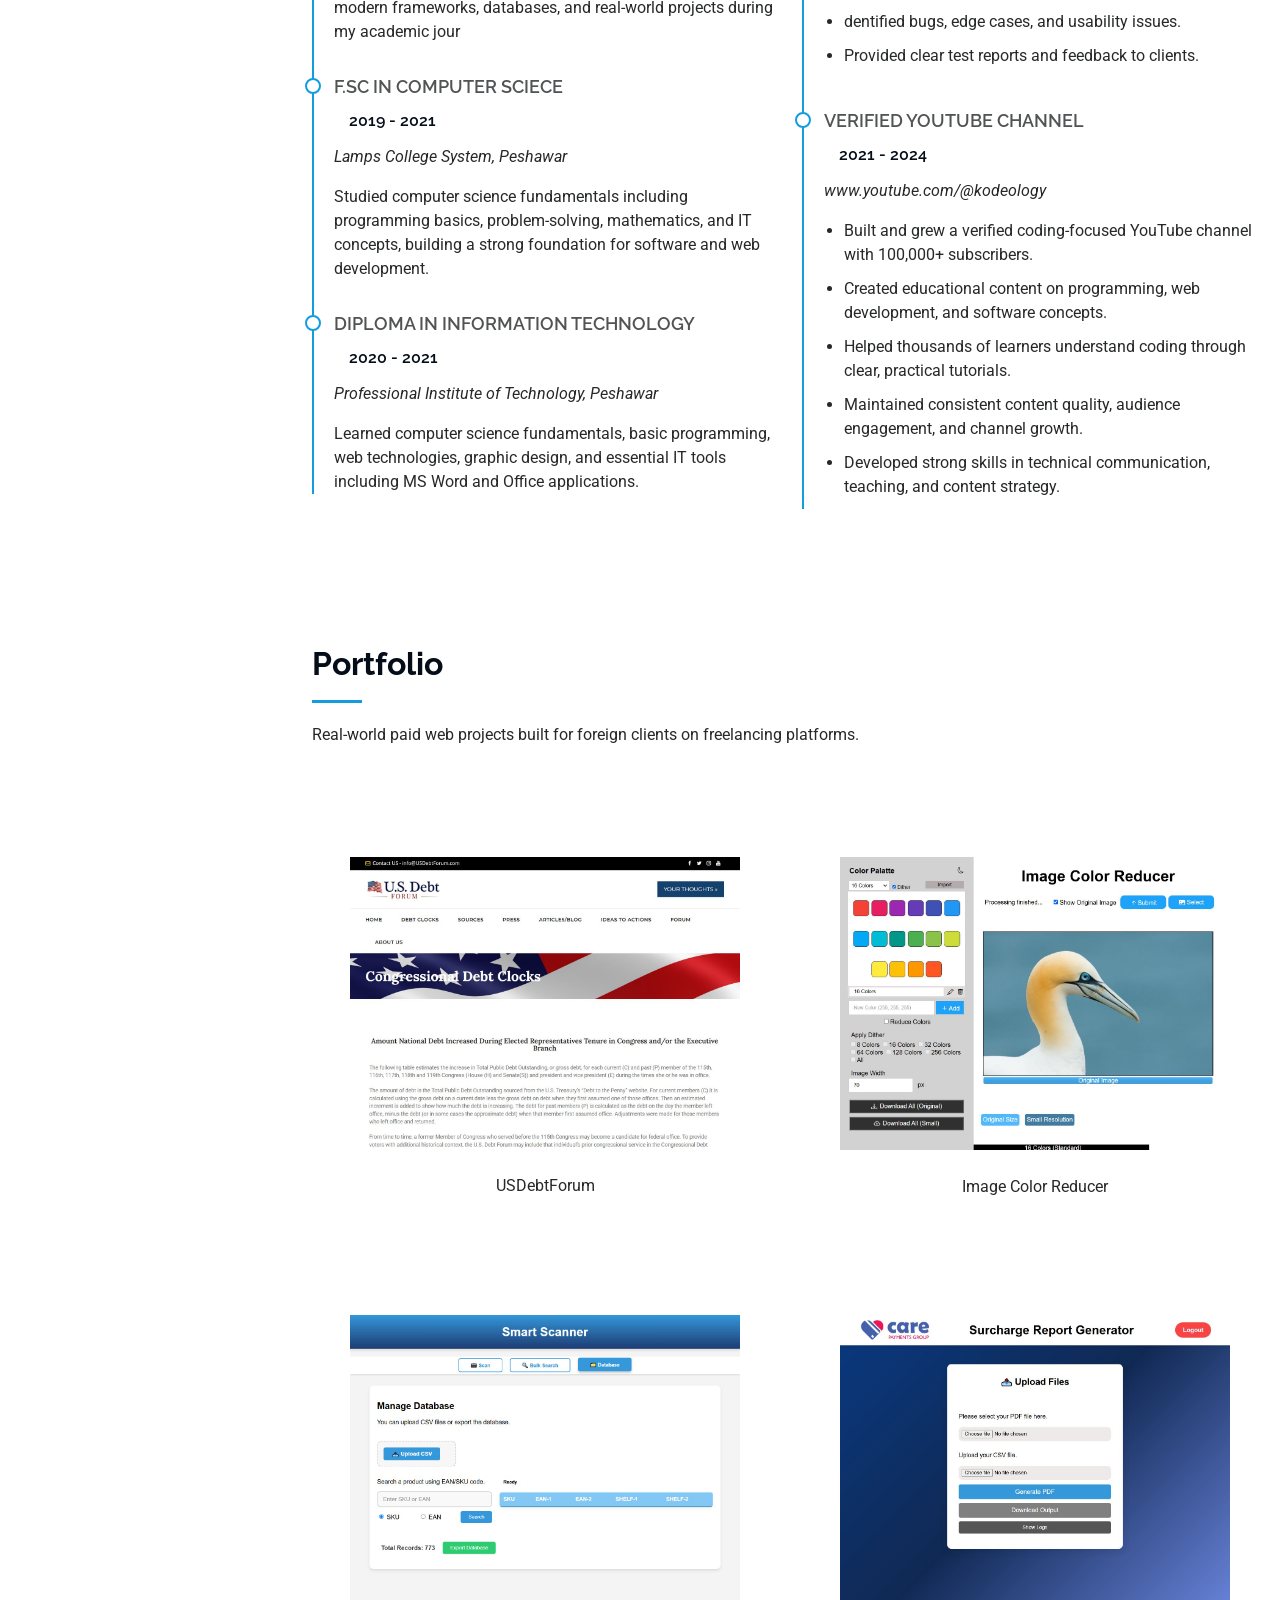
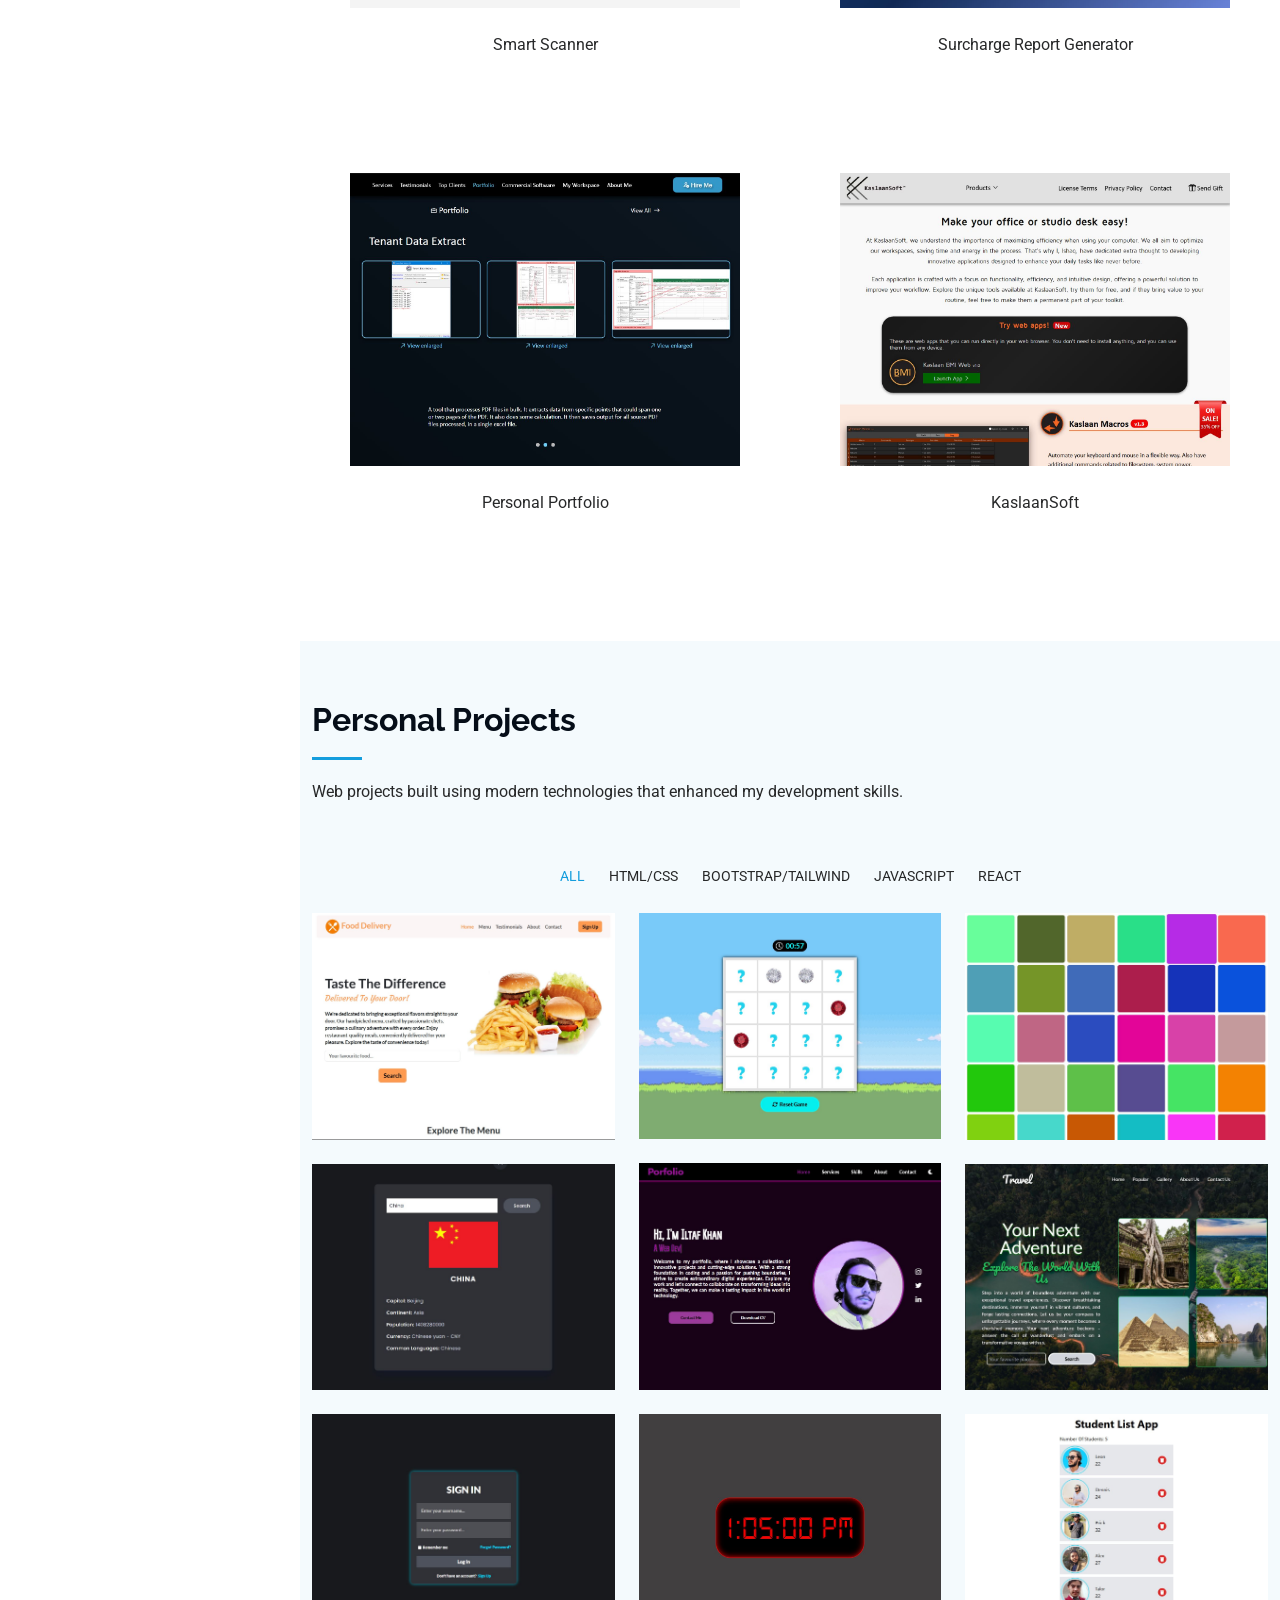
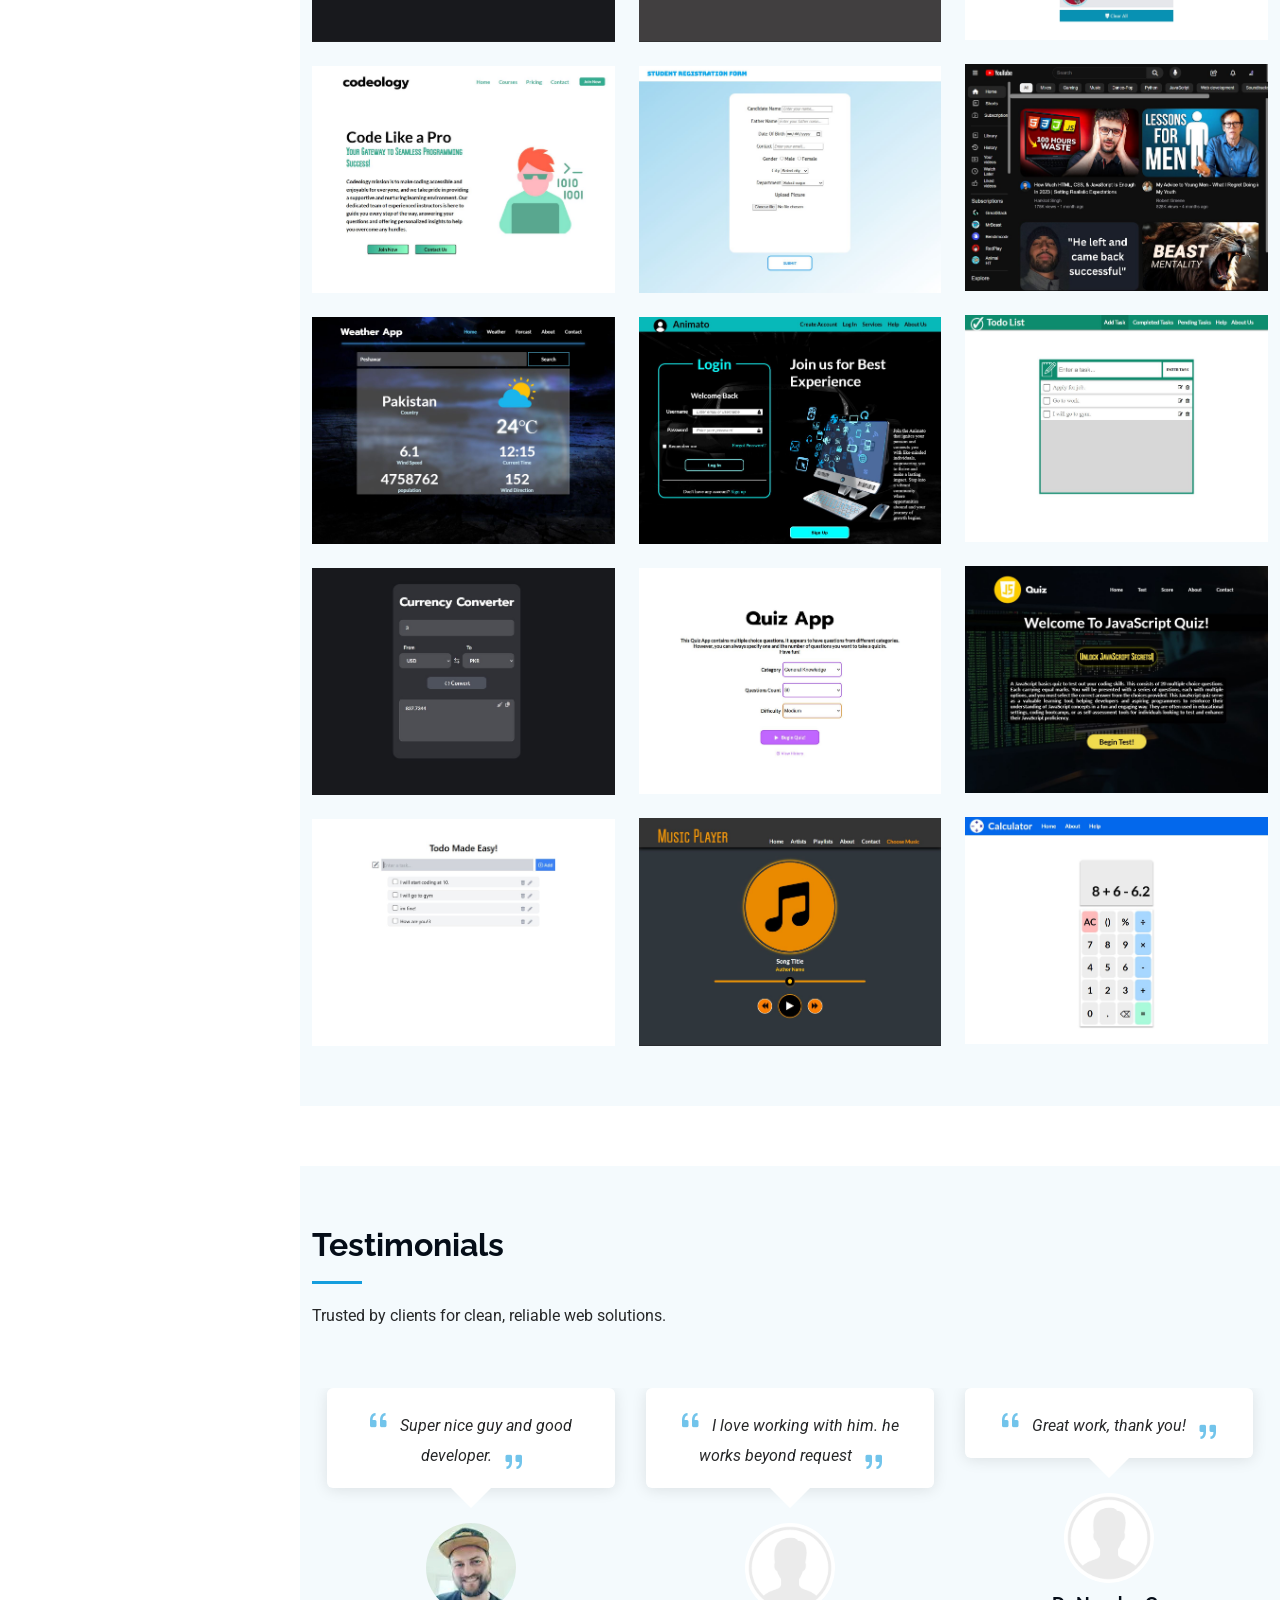
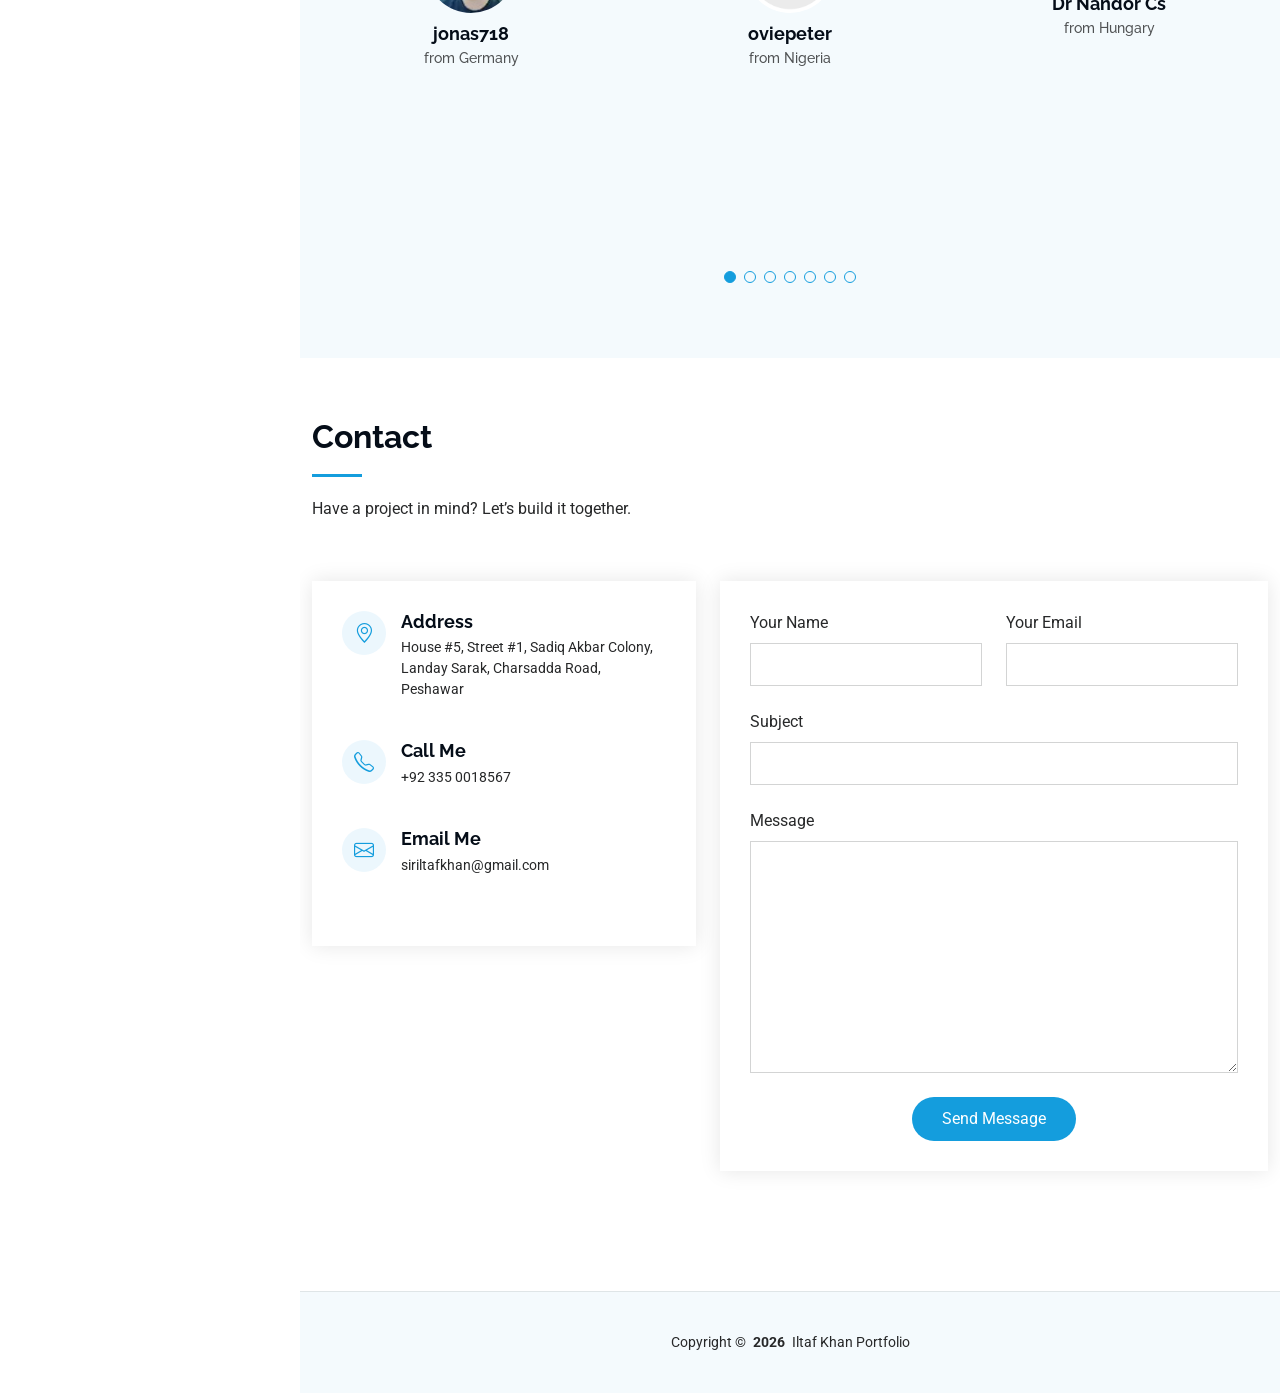
==== commit 14d8033a: "Update index.html" ====
--- a/index.html
+++ b/index.html
@@ -516,11 +516,11 @@
 
             <div class="col-lg-4 col-md-6 portfolio-item isotope-item filter-books">
               <div class="portfolio-content h-100">
-                <img src="assets/img/portfolio/app19_01.JPG" class="img-fluid" alt="">
+                <img src="assets/img/portfolio/app19_01.jpg" class="img-fluid" alt="">
                 <div class="portfolio-info">
                   <h4>Random Color Changer</h4>
                   <p>A simple React app that change colors randomly.</p>
-                  <a href="assets/img/portfolio/app19_01.JPG" title="Random Color Changer"
+                  <a href="assets/img/portfolio/app19_01.jpg" title="Random Color Changer"
                     data-gallery="gallery-color-changer" class="glightbox preview-link"><i
                       class="bi bi-zoom-in"></i></a>
                   <a href="portfolio-details.html?project=app19" title="More Details" class="details-link"><i
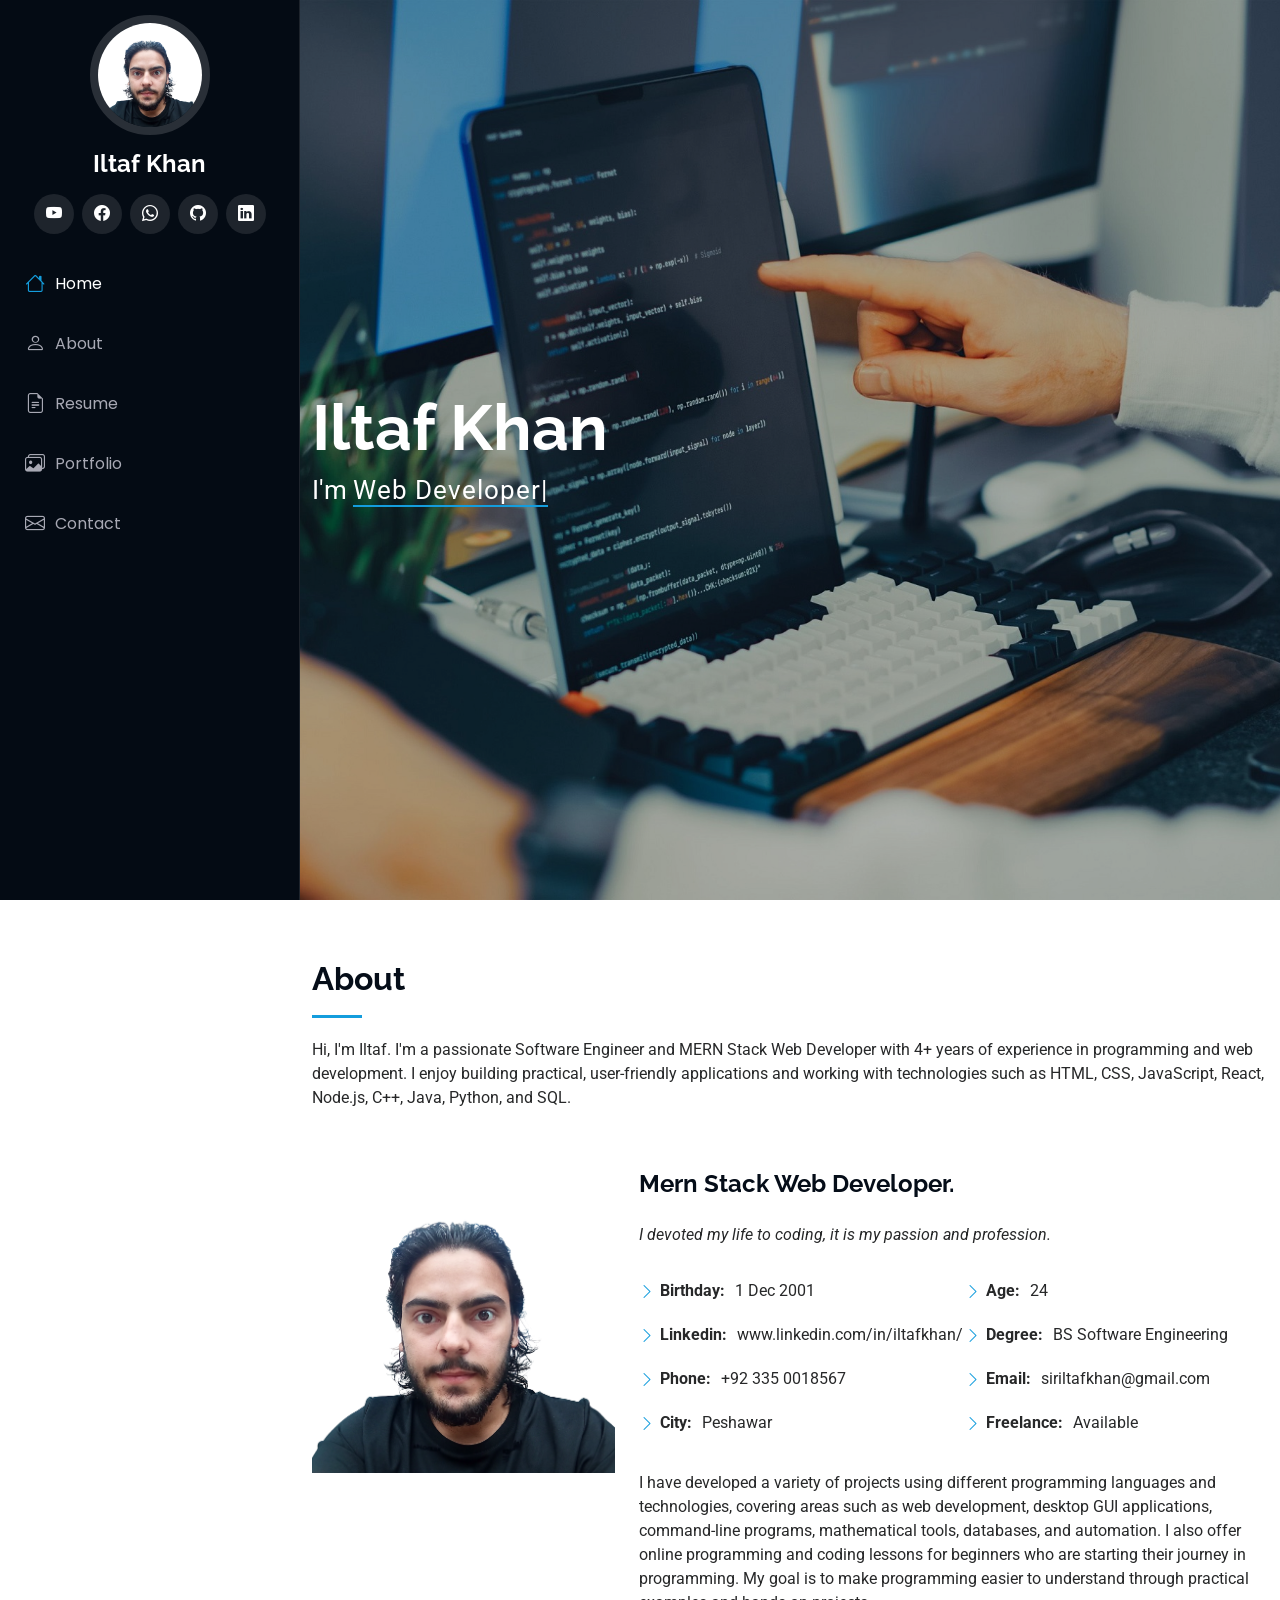
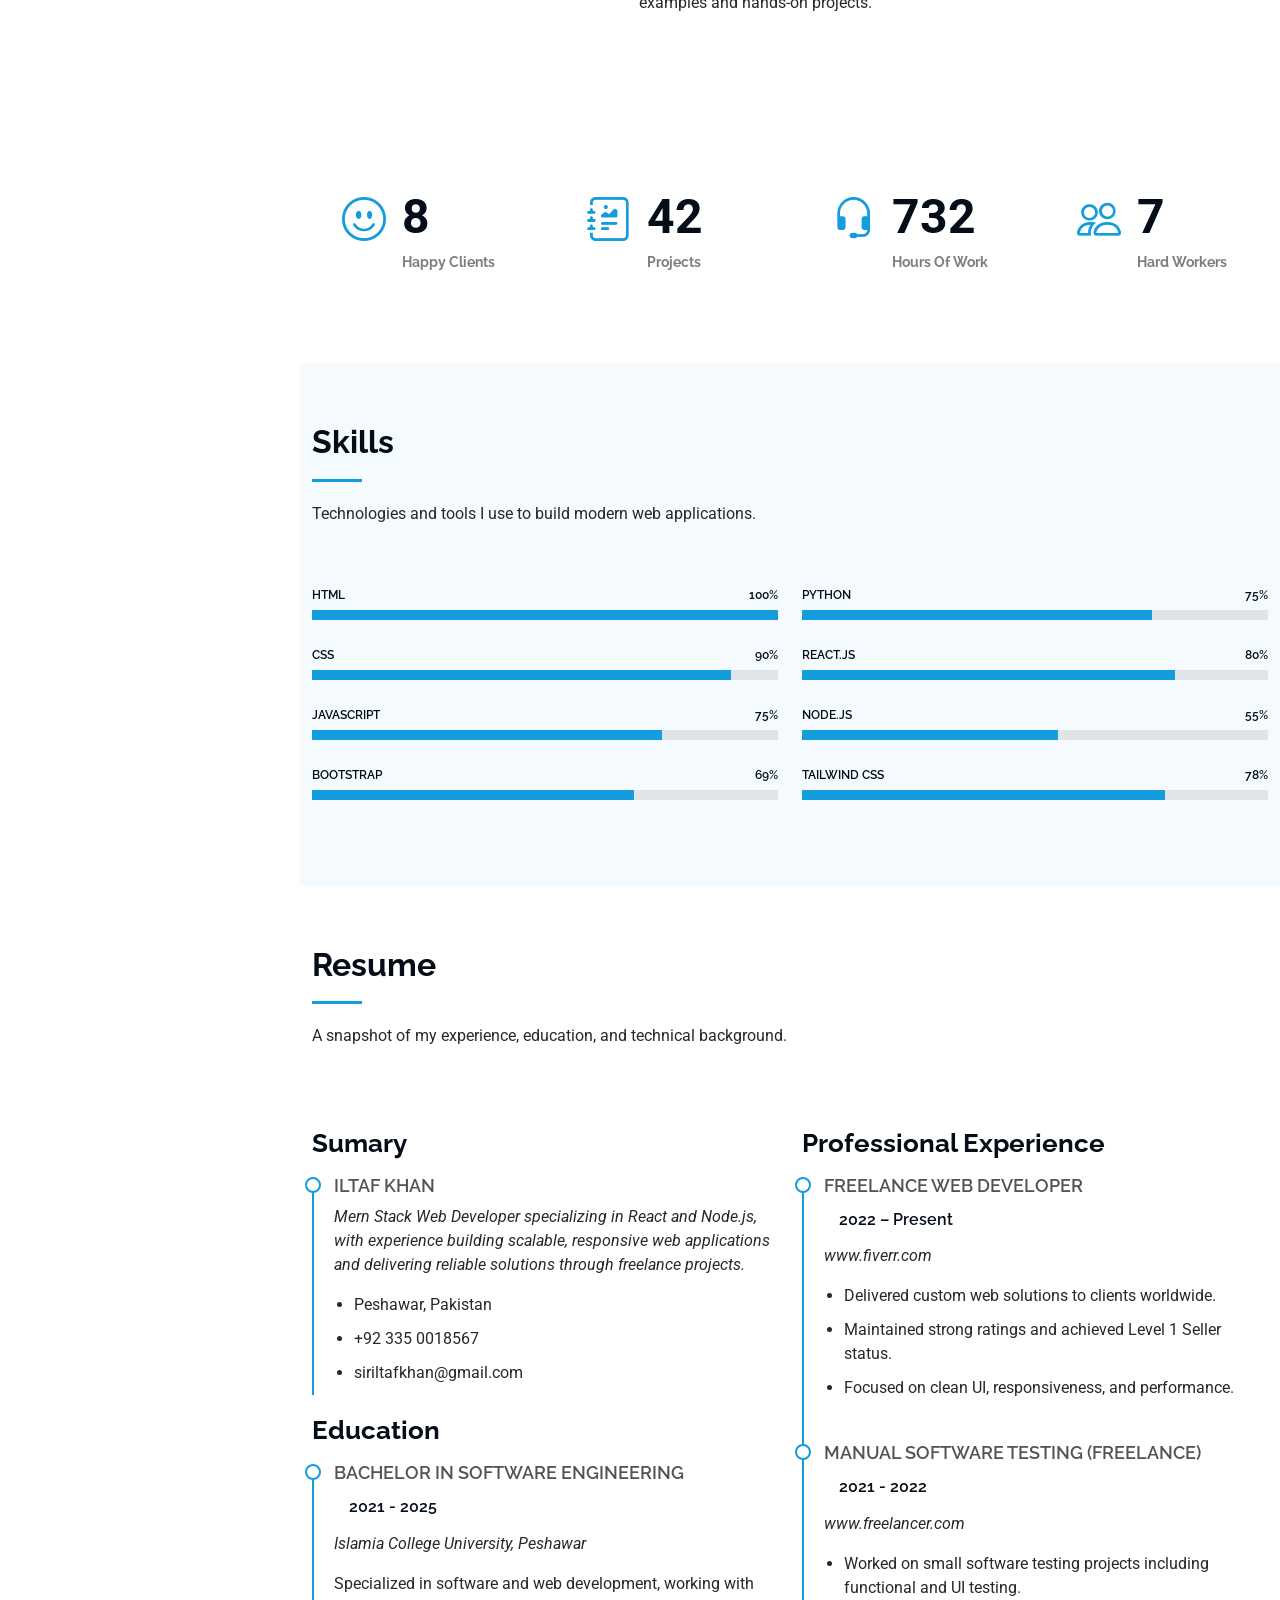
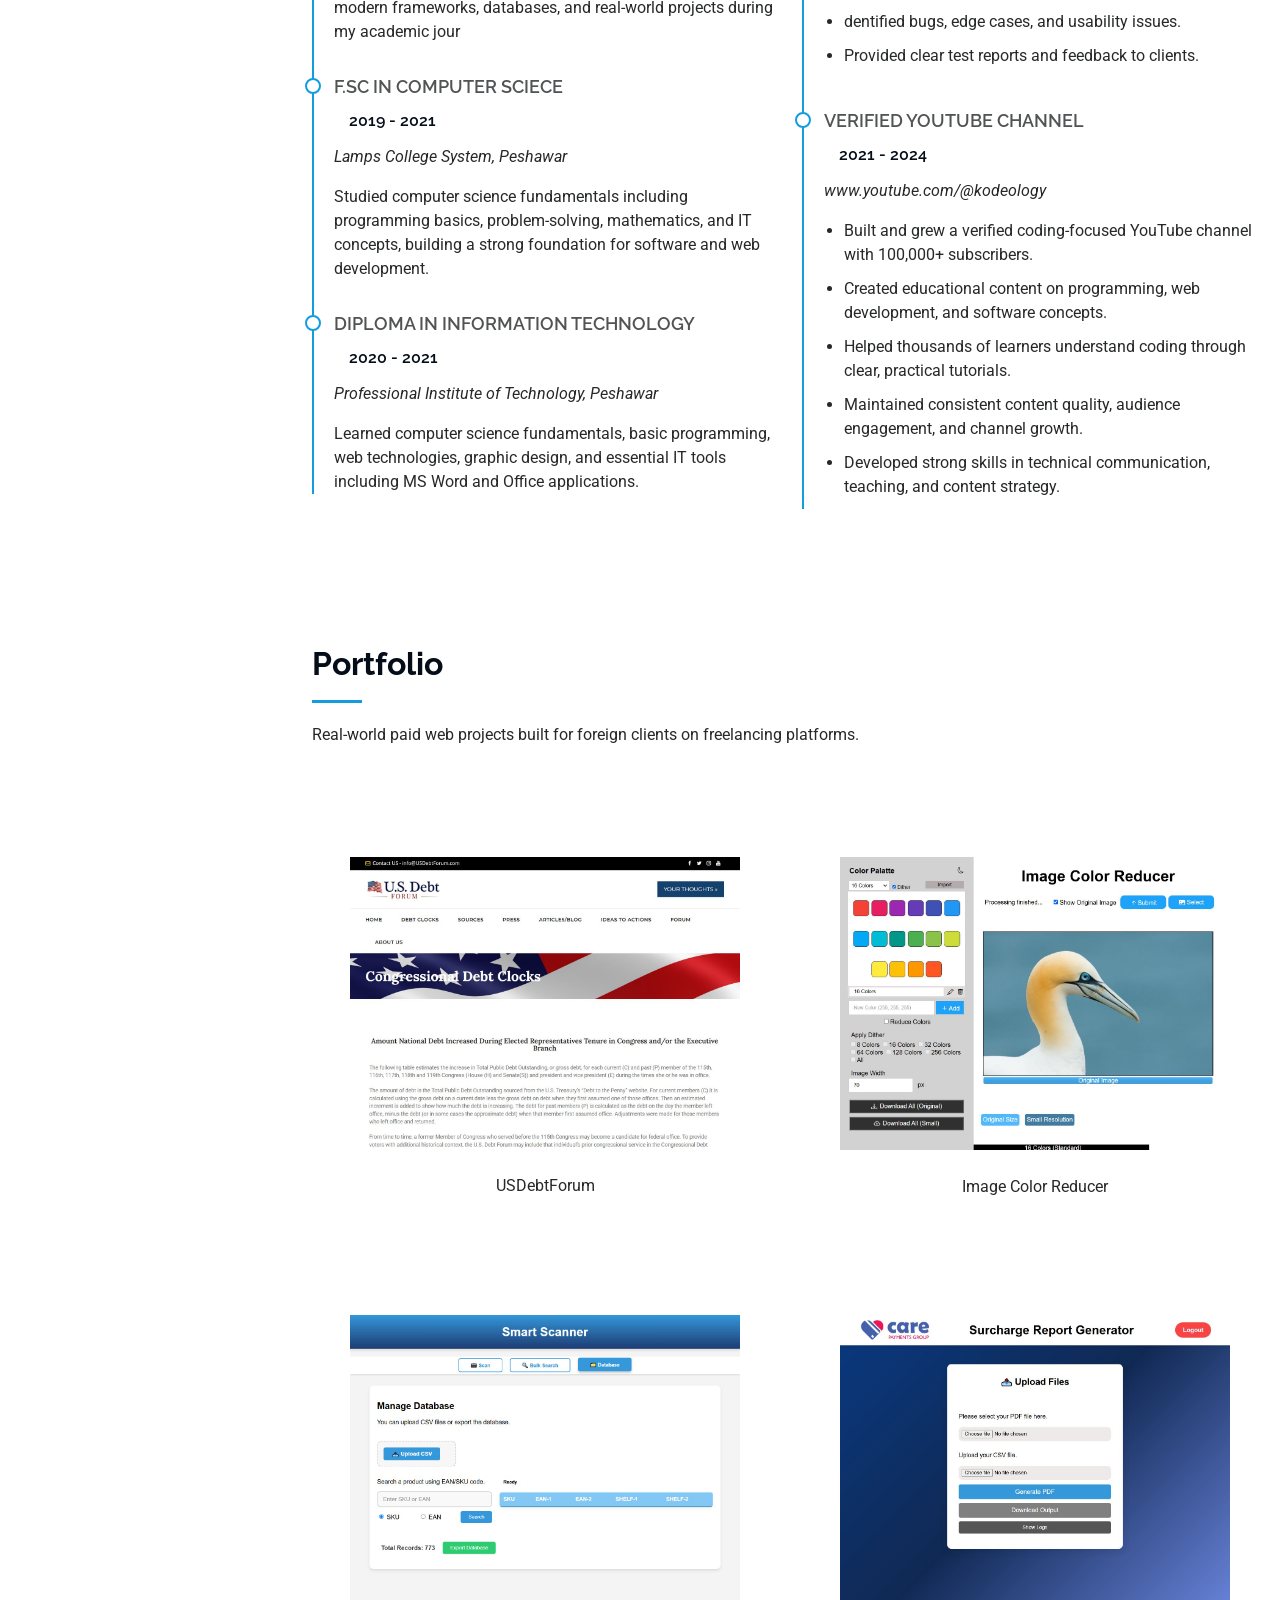
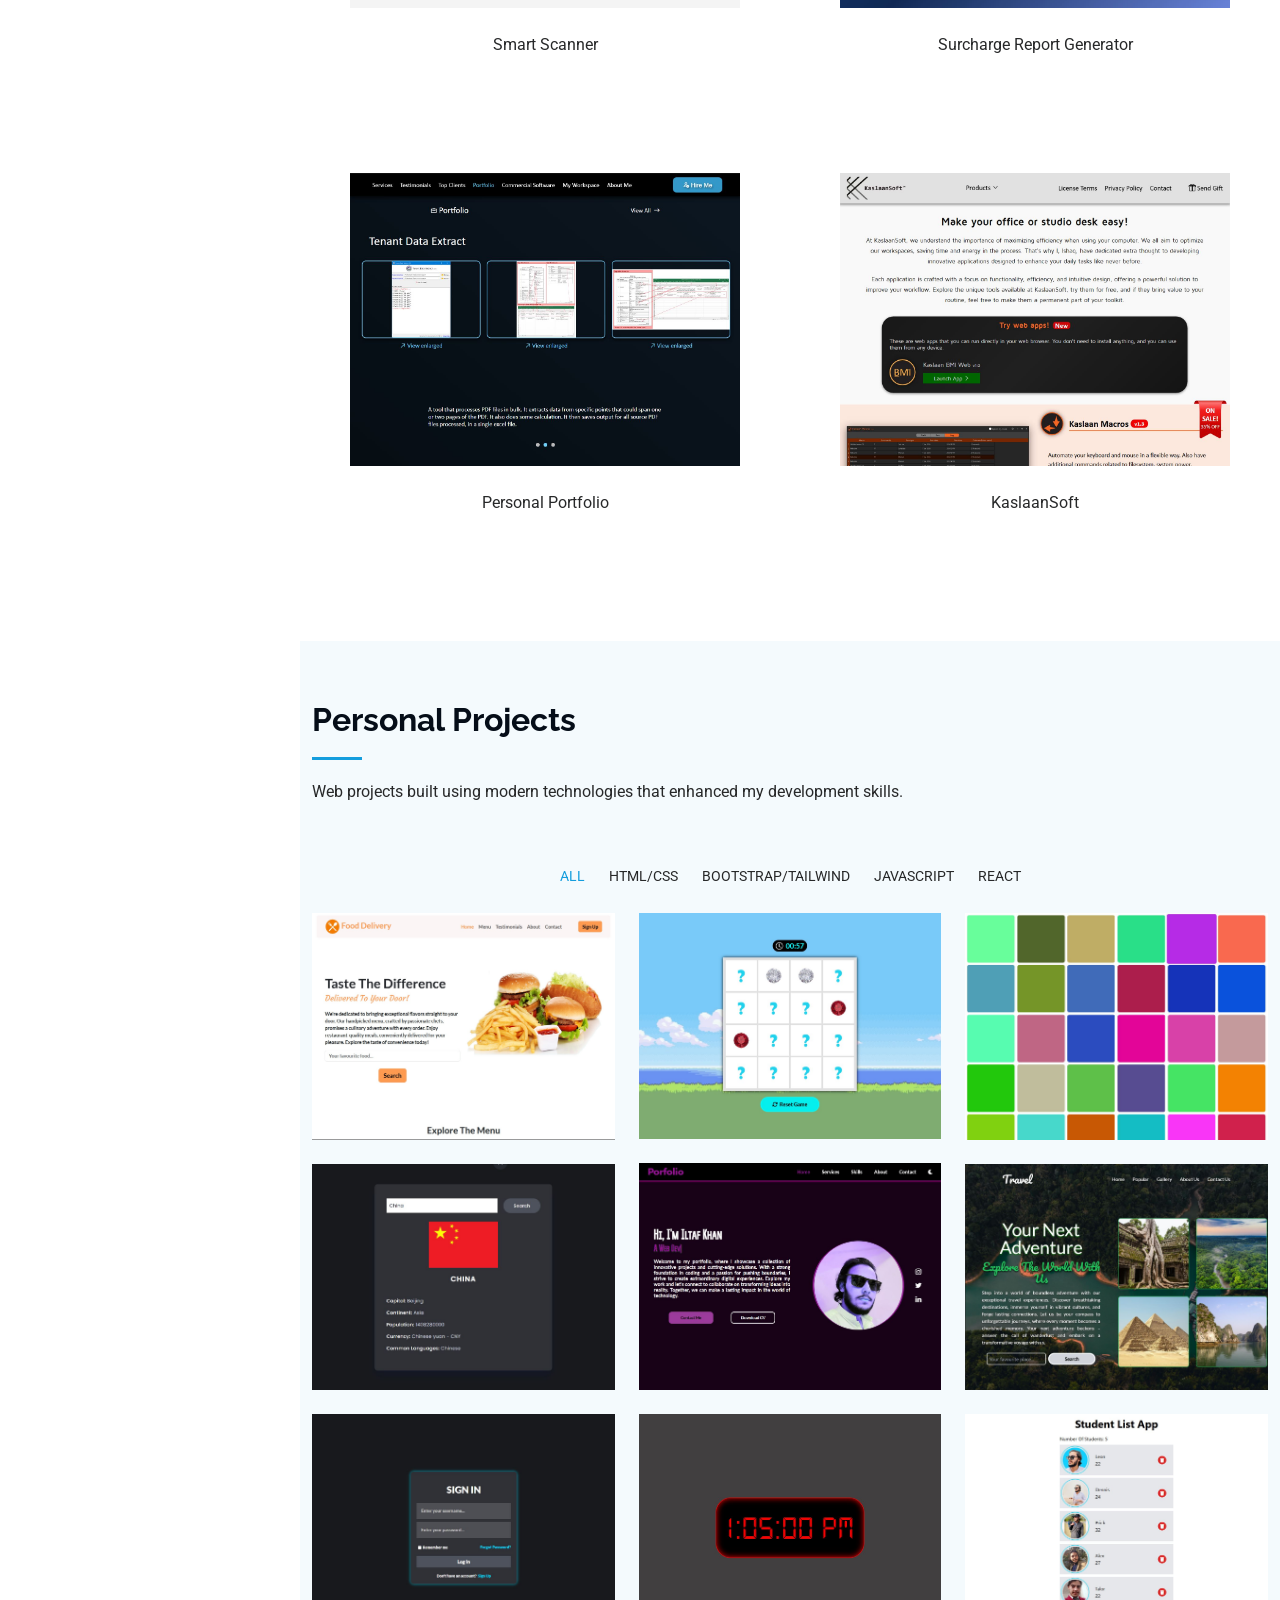
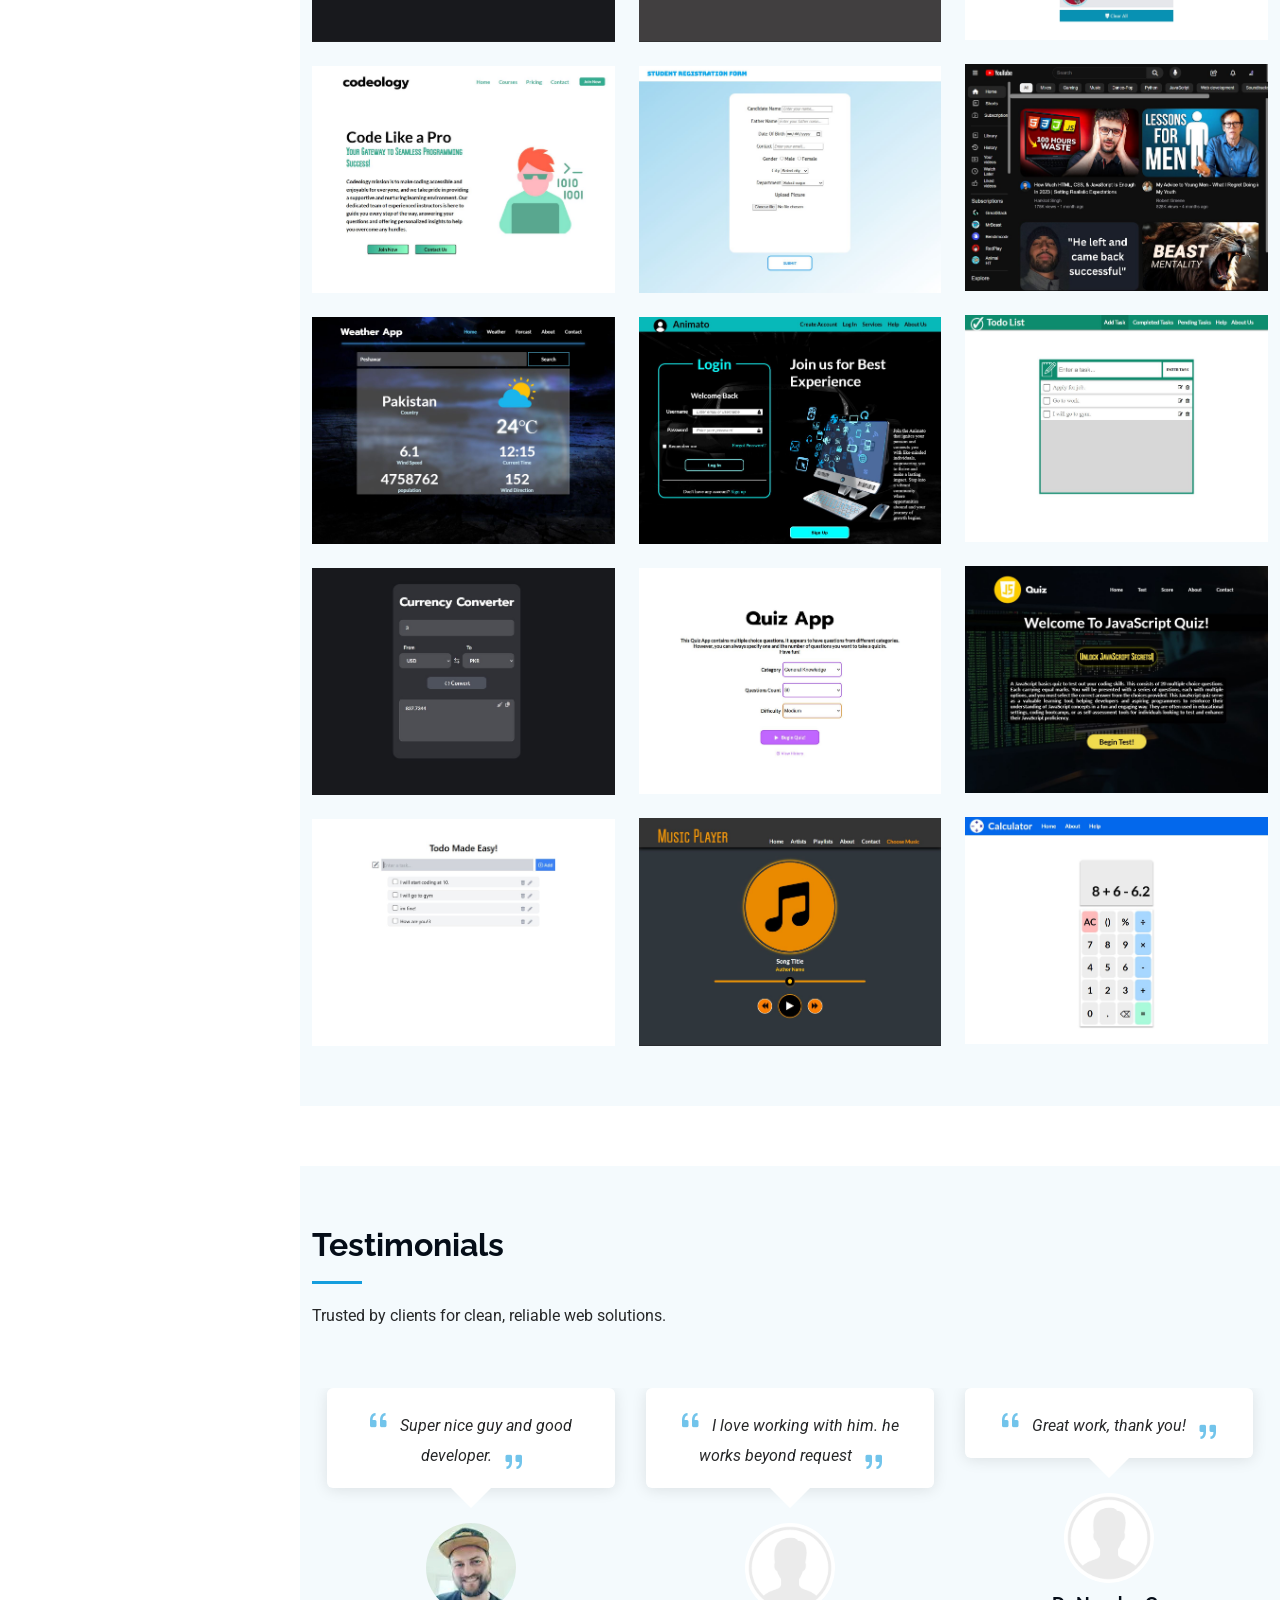
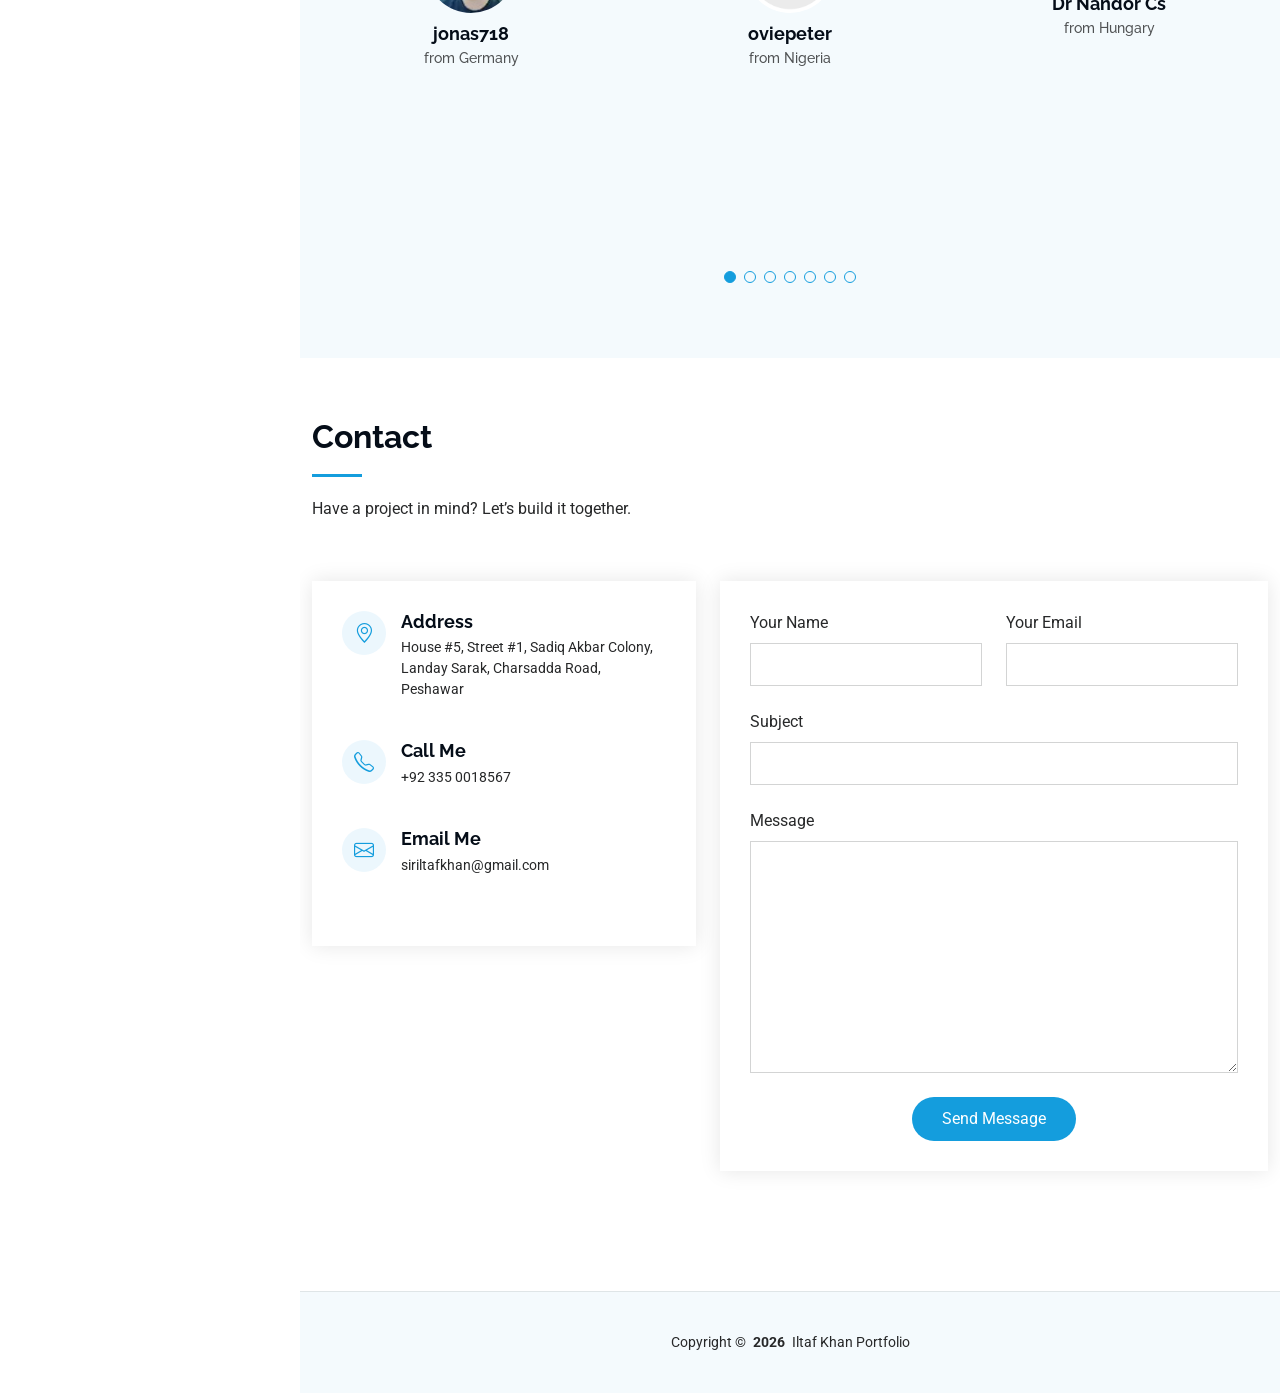
==== commit 4127bd5e: "Update index.html" ====
--- a/index.html
+++ b/index.html
@@ -109,7 +109,7 @@
 
         <div class="row gy-4 justify-content-center">
           <div class="col-lg-4">
-            <img src="assets/img/my-profile-img.jpg" class="img-fluid" alt="">
+            <img src="assets/img/my-profile-img.png" class="img-fluid" alt="">
           </div>
           <div class="col-lg-8 content">
             <h2>Mern Stack Web Developer.</h2>
